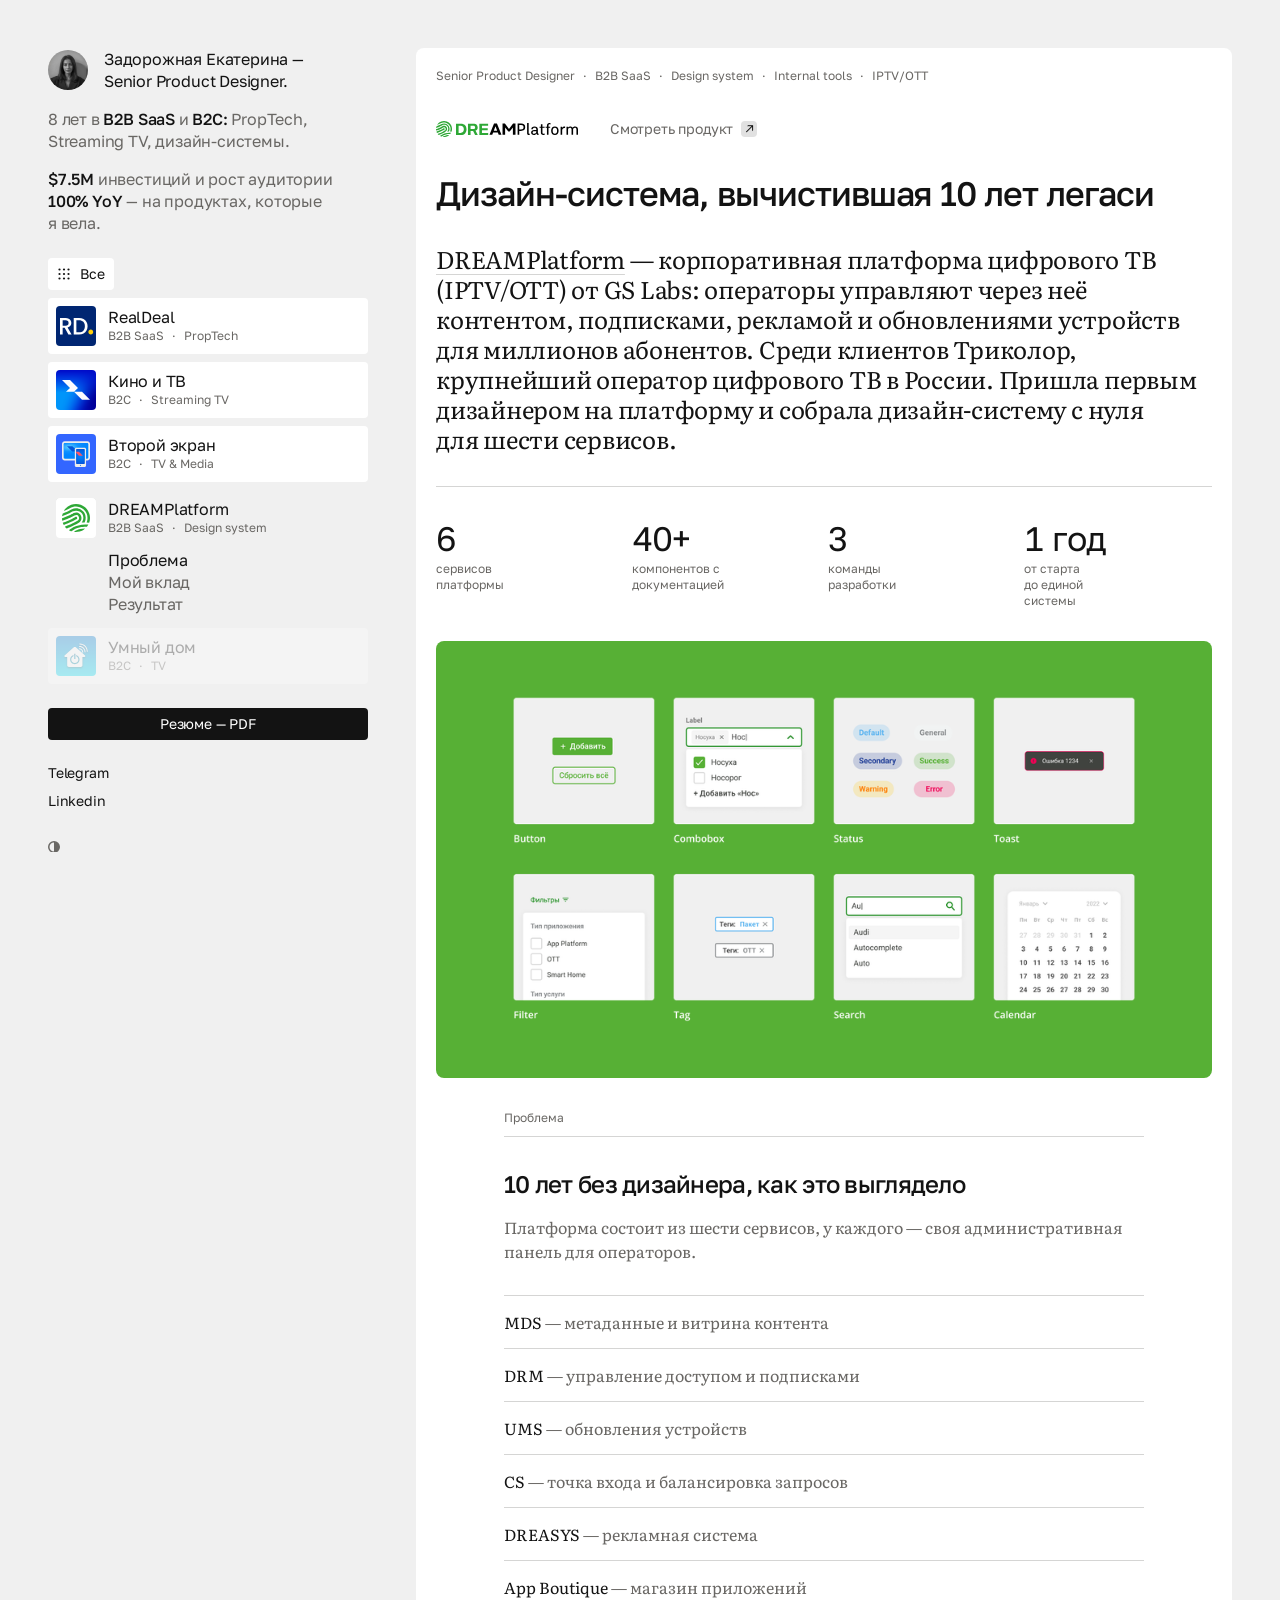
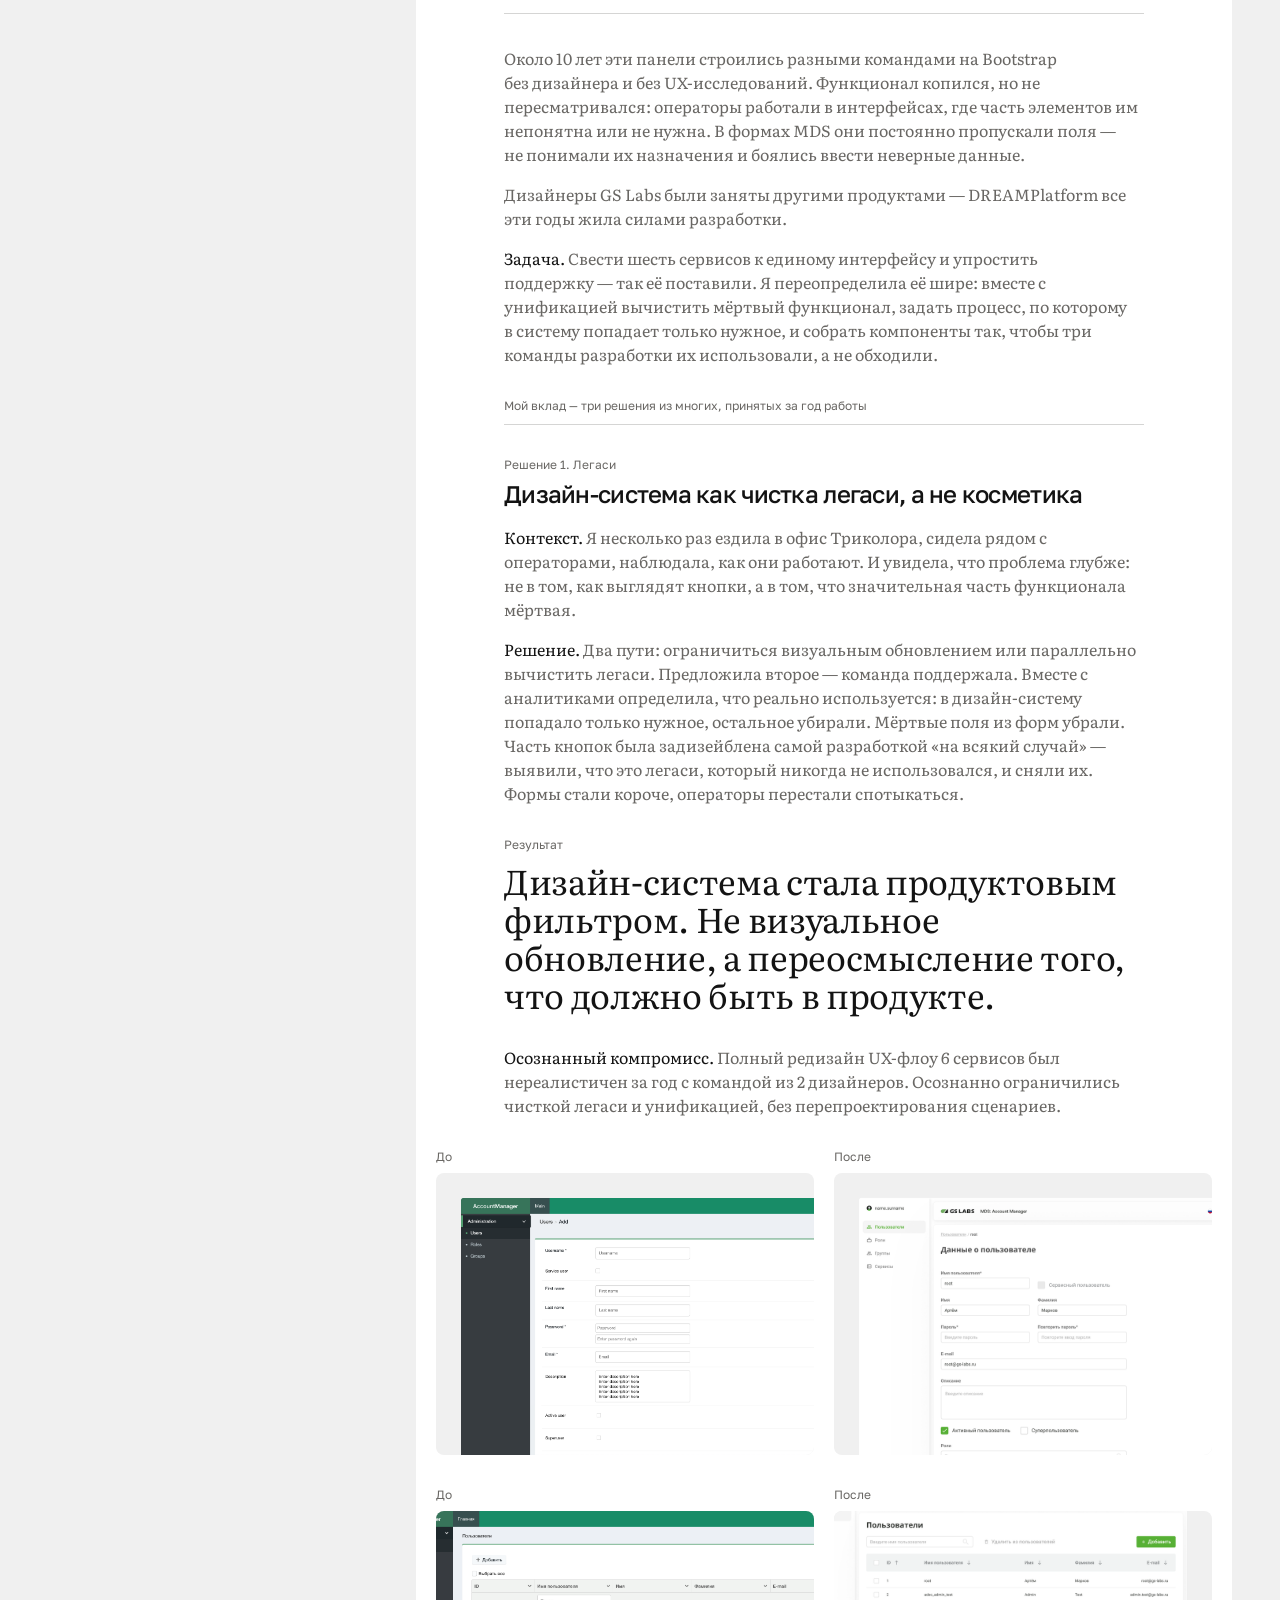
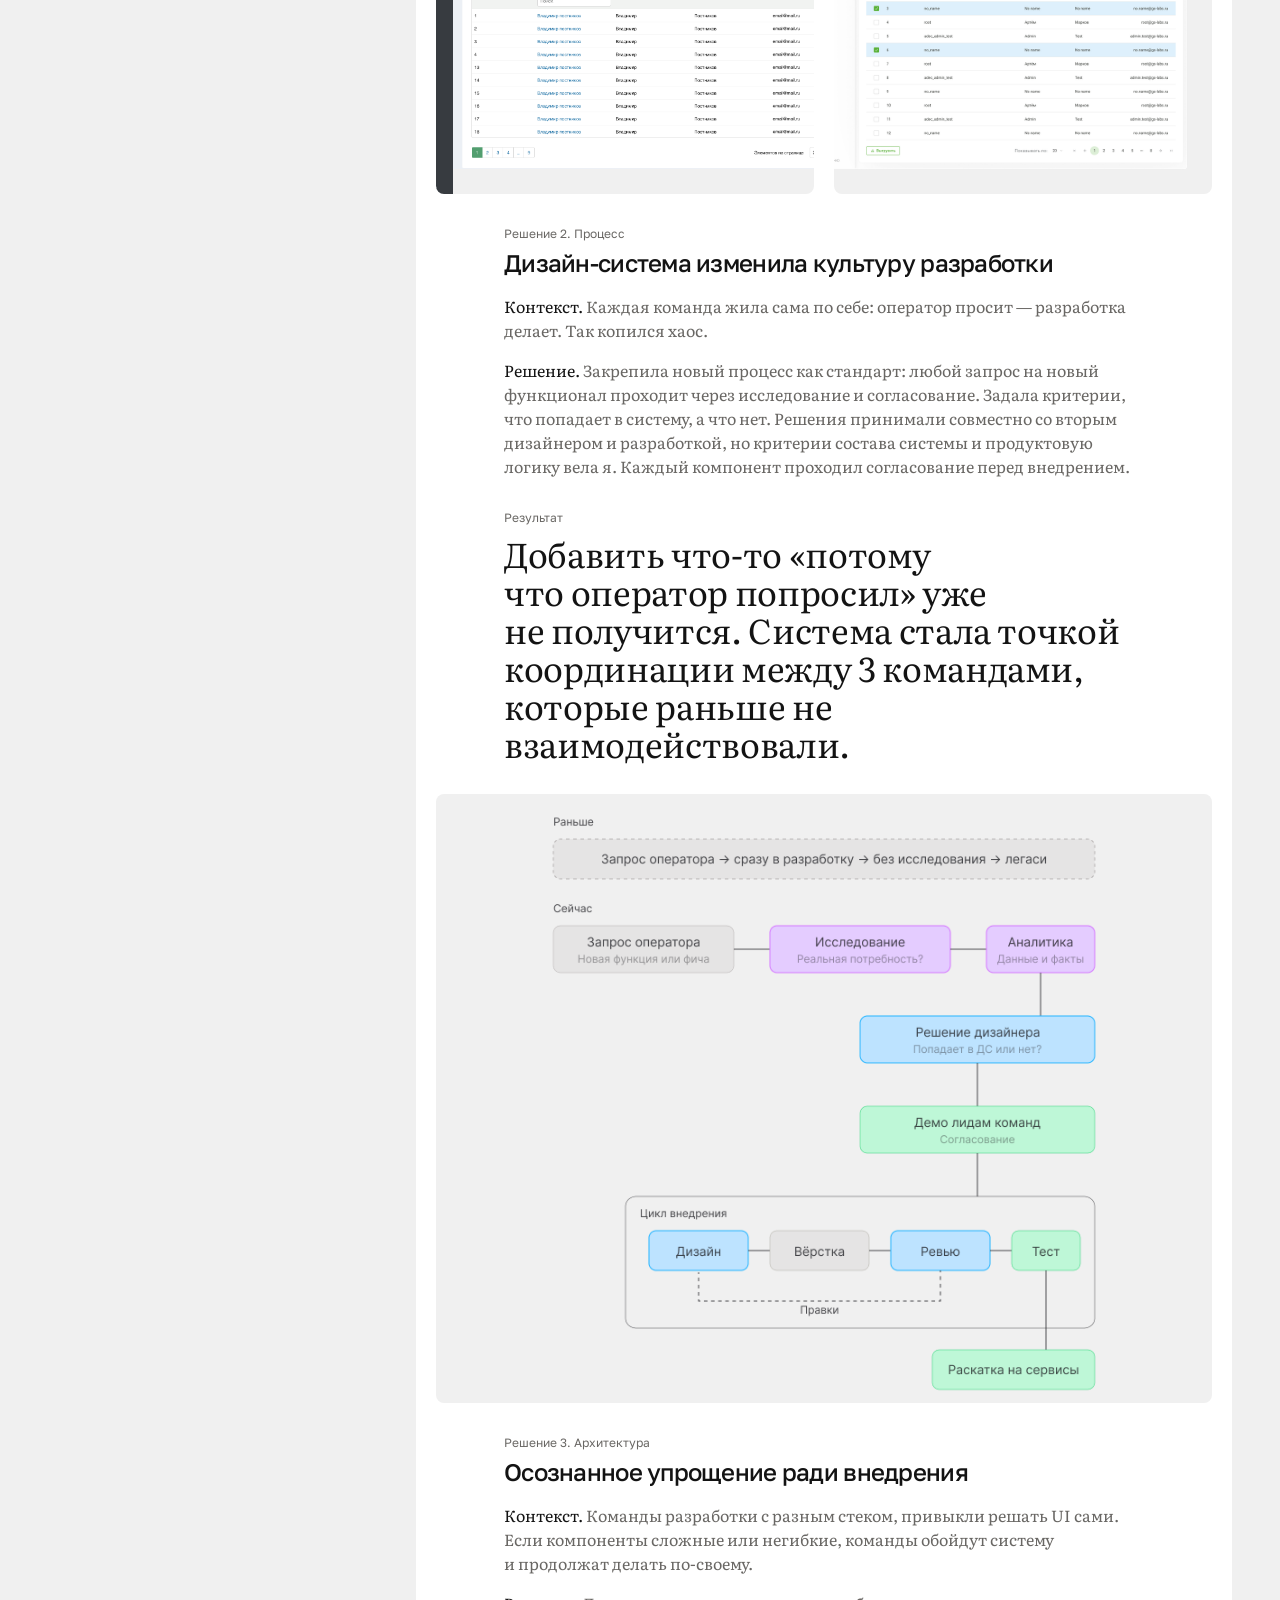
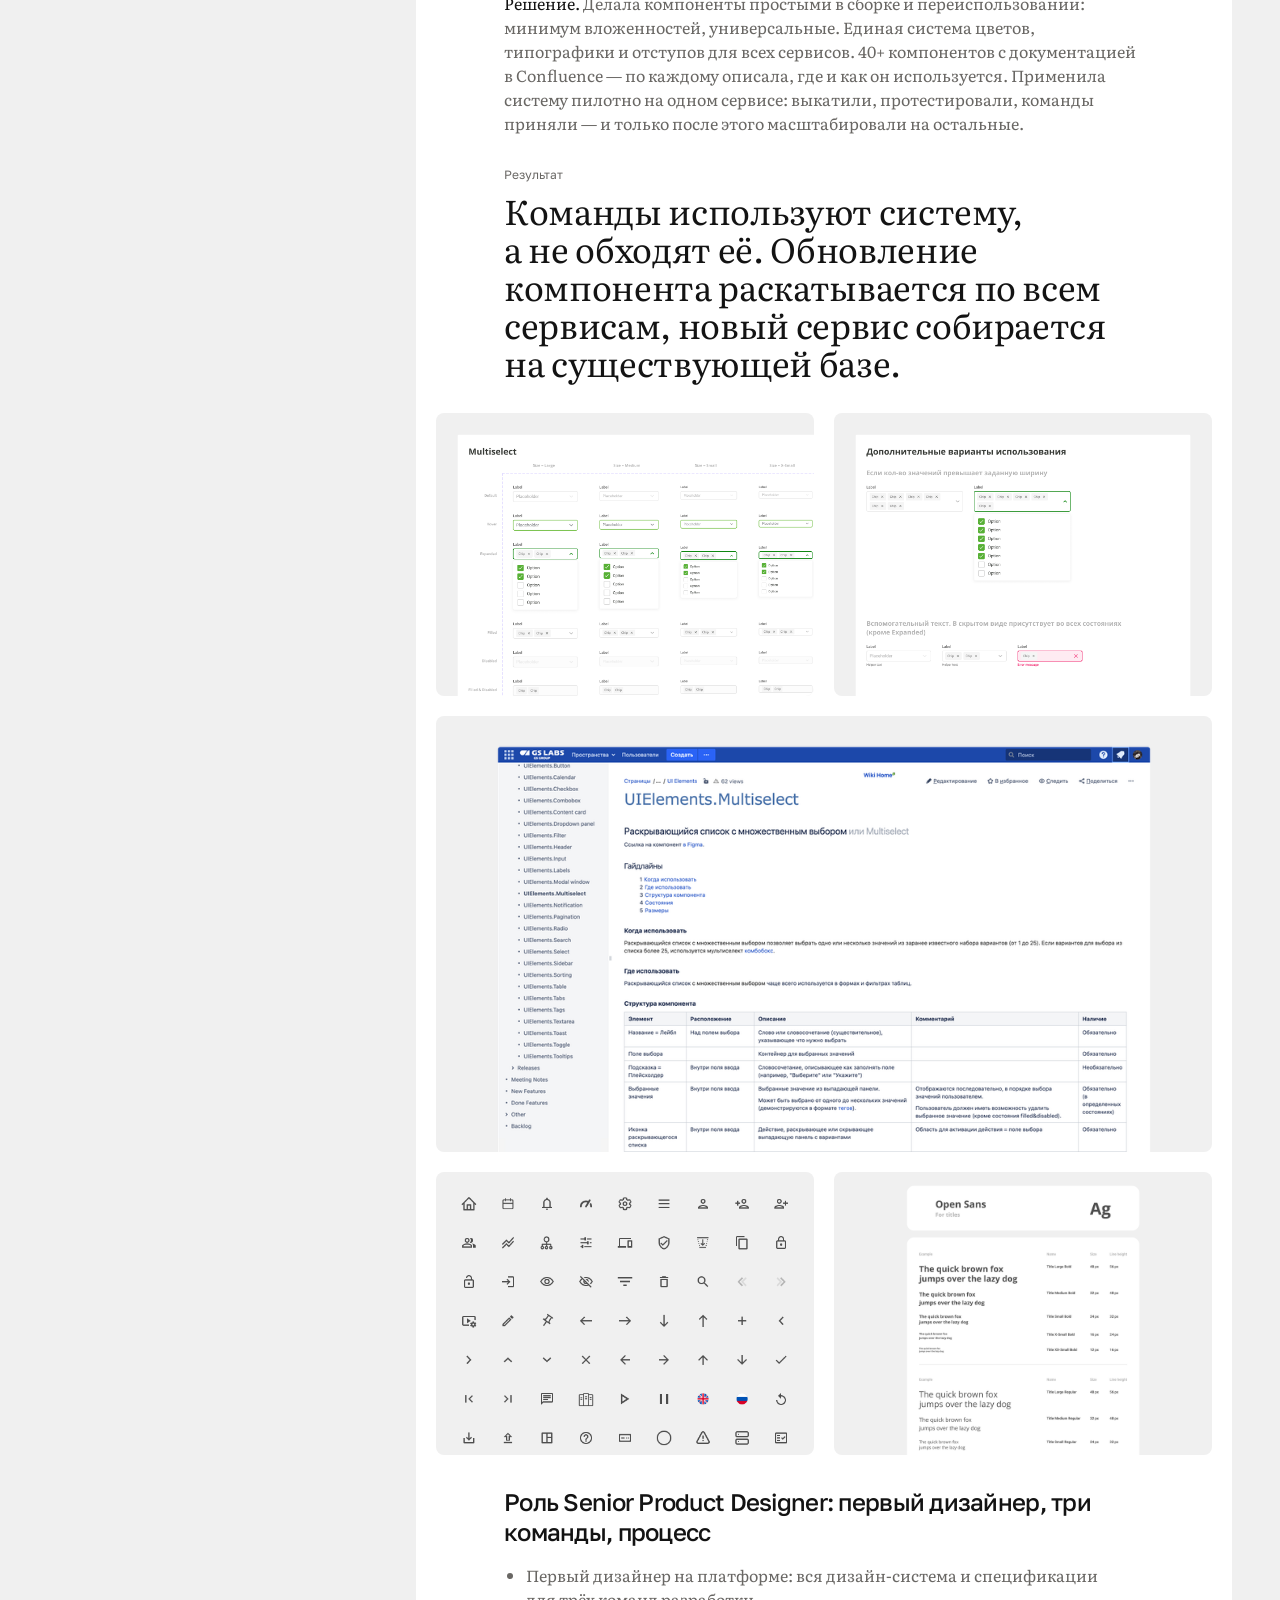
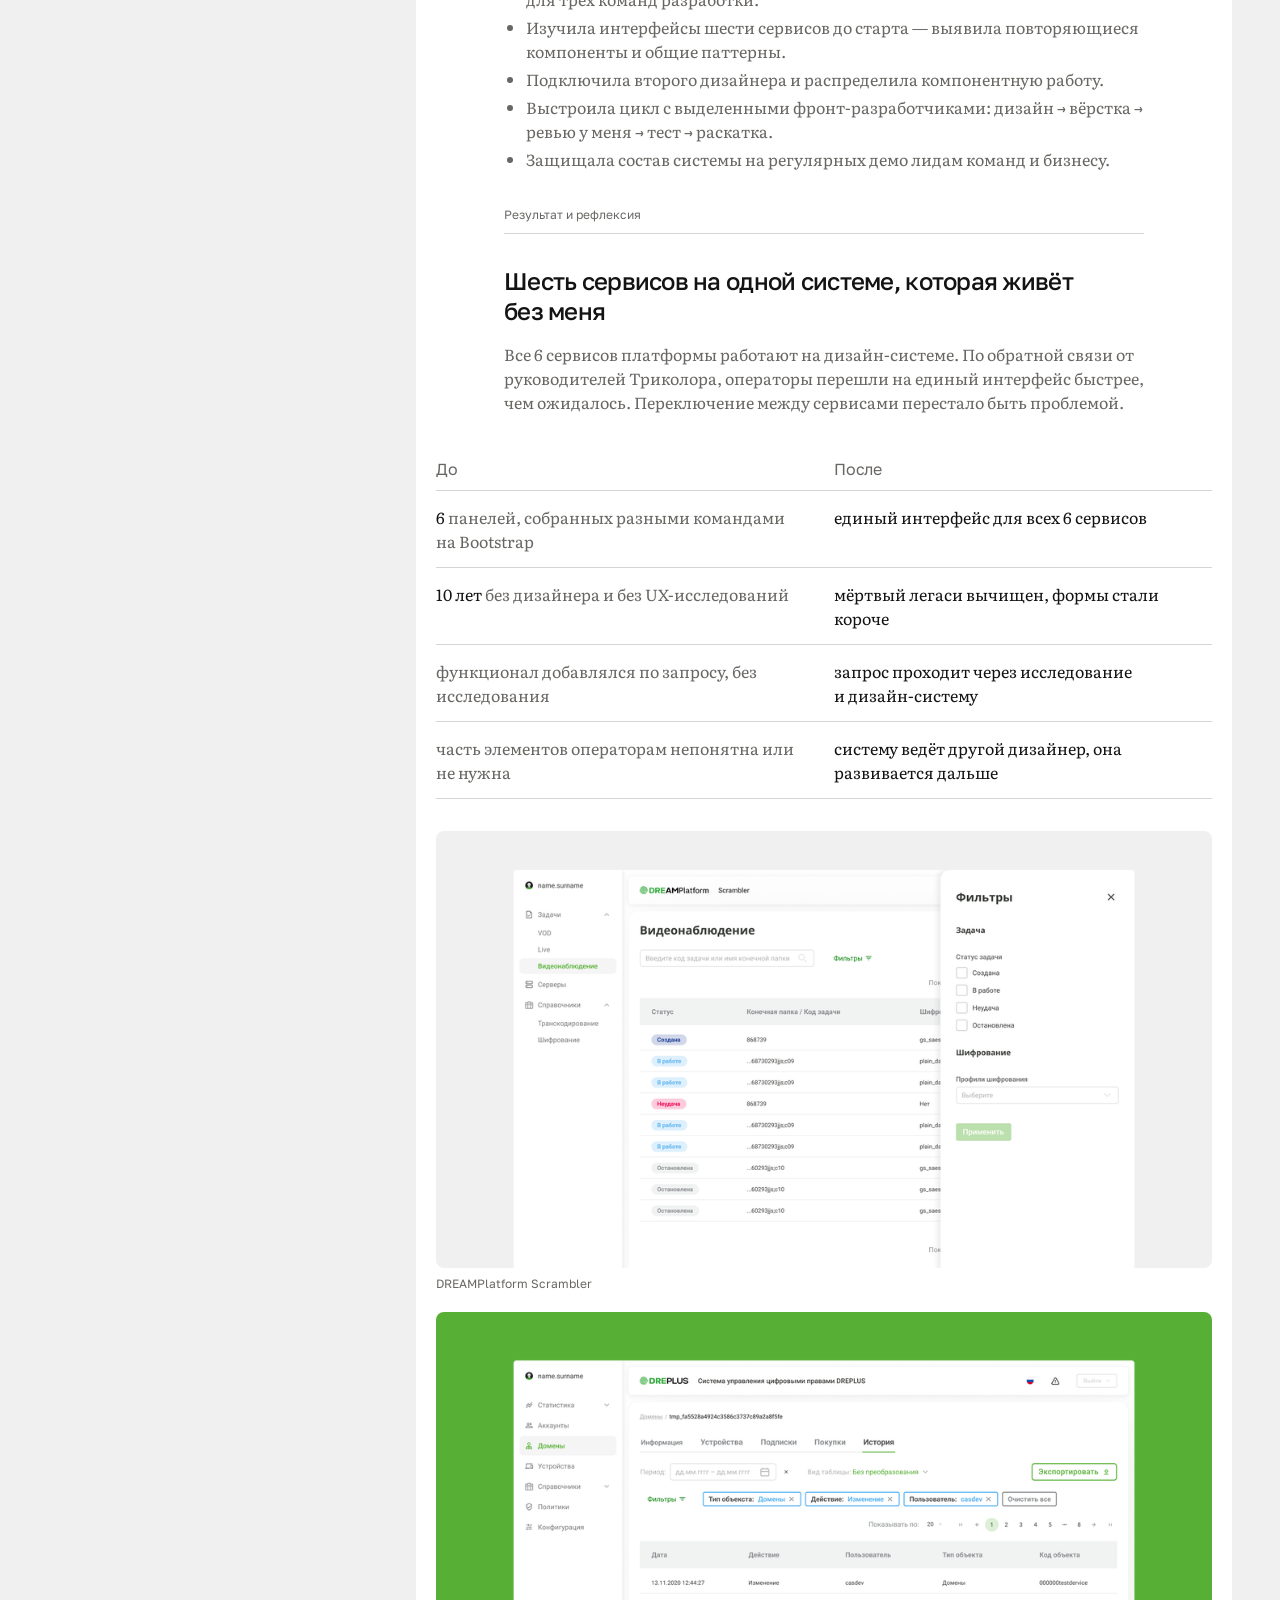
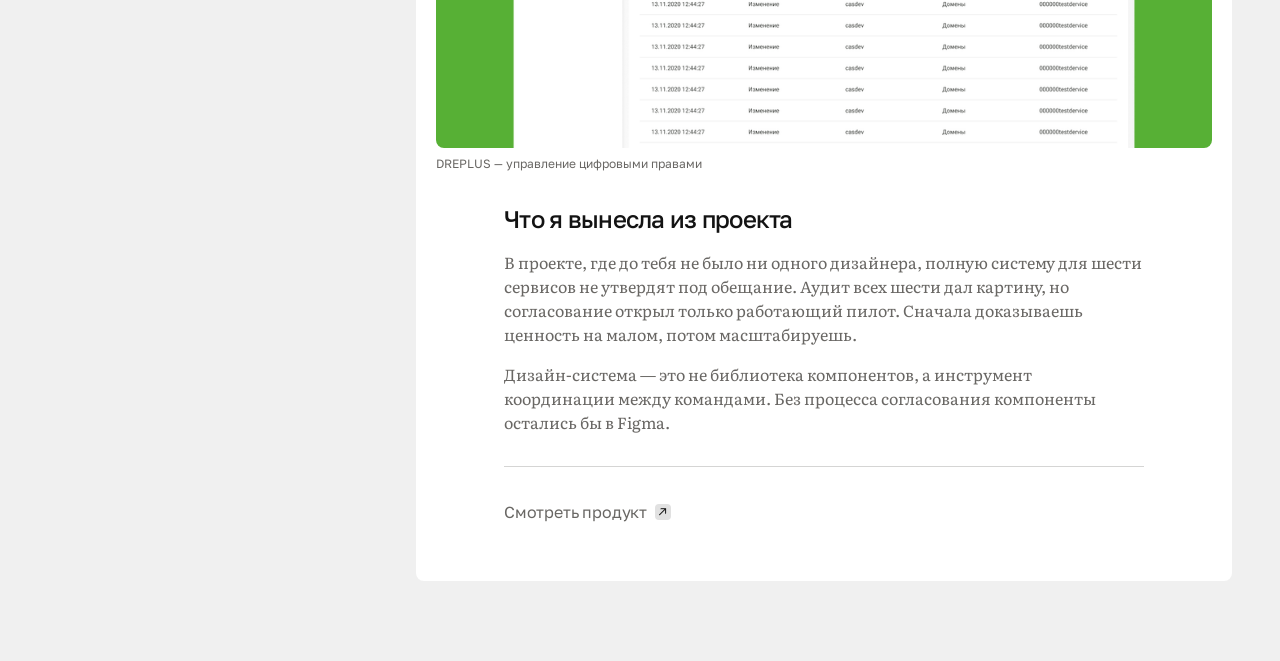
==== design-system.html @ 1f5d4461 "Резюме открывается в браузере, а не скачивается; новая обложка DREAMPlatform" ====
<!doctype html>
<html lang="ru">
<head>
<meta charset="utf-8">
<meta name="viewport" content="width=device-width, initial-scale=1">

<!-- <<HEAD>> -->
<title>Дизайн-система DREAMPlatform — Екатерина Задорожная</title>
<meta name="description" content="Кейс «Дизайн-система DREAMPlatform»: первая в платформе цифрового ТВ дизайн-система для шести сервисов. Senior Product Designer: чистка десятилетнего легаси, процесс согласования, 40+ компонентов с документацией.">
<link rel="canonical" href="https://codedesign.ru/design-system">

<meta property="og:type"         content="article">
<meta property="og:url"          content="https://codedesign.ru/design-system">
<meta property="og:title"        content="Дизайн-система, вычистившая 10 лет легаси">
<meta property="og:description"  content="Кейс DREAMPlatform. Senior Product Designer: единый интерфейс шести сервисов, процесс согласования, 40+ компонентов.">
<meta property="og:image"        content="https://codedesign.ru/og.png">
<meta property="og:image:width"  content="1200">
<meta property="og:image:height" content="630">
<meta property="og:locale"       content="ru_RU">
<meta name="twitter:card"        content="summary_large_image">

<link rel="icon" href="/favicon.ico?v=3" sizes="any">
<link rel="apple-touch-icon" href="/apple-touch-icon.png?v=3">

<link rel="preconnect" href="https://fonts.googleapis.com">
<link rel="preconnect" href="https://fonts.gstatic.com" crossorigin>
<link rel="stylesheet" href="https://fonts.googleapis.com/css2?family=Golos+Text:wght@400;500&family=Literata:opsz,wght@7..72,400&display=swap">

<script>
(function(){try{var t=localStorage.getItem('theme');
if(t==='dark'||t==='light')document.documentElement.setAttribute('data-theme',t);}catch(e){}})();
</script>
<!-- <</HEAD>> -->


<style>
/* ═══════════════════════════════════════════════════════════════
   КЕЙС «ДИЗАЙН-СИСТЕМА DREAMPLATFORM»

   Каркас, типографика и ритм листа — общие для внутренних страниц:
   BASE (колонка, токены) и CASE (лист кейса) вклеивает build.py.
   Здесь только то, чего нет у соседних кейсов: справка по шести
   сервисам, рамка «осознанного компромисса», схема в колонке прозы,
   две карточки итога. Текст — по «дизайн-система-контент.md»,
   кадры — img/ds/ (PNG из Figma + WebP без потерь + 960).
   ═══════════════════════════════════════════════════════════════ */

/* <<BASE>> */
/* ═══════════════════════════════════════════════════════════════
   ОБЩАЯ ОСНОВА ДВУХ СТРАНИЦ
   Вклеивается в index.html и realdeal.html скриптом build.py.
   Править её внутри самих страниц нельзя — перезапишется.

   Раскладка — с макетов 2026-10-12: колонка слева, белый лист справа
   (лента на главной, текст на странице кейса). Правки совета внесены
   поверх, каждая помечена в комментарии. Здесь только то, чем пользуются
   обе страницы; правила одной страницы лежат в её <style>.
   ═══════════════════════════════════════════════════════════════ */

:root{
  color-scheme: light;

  /* ИМЕНА: группа = свойство, которое токен задаёт;
     имя = значение (у примитивов) или роль (у семантики).
     Совпадают с переменными в Figma один в один — сверка макета
     с вёрсткой идёт по одному словарю. Подробно: спека-цвет.md. */

  /* ШКАЛА НЕЙТРАЛЬНЫХ, названа по воспринимаемой светлоте L*.
     Шкала расширяется вставкой без переименования соседей.
     neutral-6 и neutral-90 работают в обеих темах, меняясь ролями.
     Тёплая нота R ≥ G ≥ B на 8, 12, 22, 44, 63, 85;
     чистый серый на 6, 18, 78, 90, 95, 100. */

  /* примитивы светлой темы */
  --neutral-6:   #131313;   /* L*  5.9  текст, заливка кнопки          */
  --neutral-18:  #2C2C2C;   /* L* 18.0  кнопка в наведении             */
  --neutral-44:  #696764;   /* L* 43.7  вторичный и проза              */
  --neutral-85:  #D5D5D4;   /* L* 85.2  линейка                        */
  --neutral-90:  #E1E1E1;   /* L* 89.5  светлая: заглушка; тёмная: текст и светлая заливка */
  --neutral-95:  #F0F0F0;   /* L* 94.8  фон                            */
  --neutral-100: #FFFFFF;   /* L*100.0  лист, текст на кнопке          */

  /* примитивы тёмной темы (спека-цвет.md, 2026-10-21) */
  --neutral-8:   #1A1818;   /* L*  8.5  фон страницы                   */
  --neutral-12:  #20201E;   /* L* 12.2  подложка кадра                 */
  --neutral-22:  #343433;   /* L* 21.7  линейка                        */
  --neutral-63:  #999795;   /* L* 62.6  вторичный и проза              */
  --neutral-78:  #C0C0C0;   /* L* 77.7  заливка в наведении            */

  /* ЦВЕТА ПРОДУКТОВ — правка совета №4.
     Было: тёмно-синий, почти чёрно-синий, зелёный, голубой —
     три оттенка одного цвета из четырёх. При размытии
     различался только зелёный, то есть система работала
     на одном элементе из четырёх.

     Стало: четыре разных семейства, разведённые и по тону,
     и по светлоте — чтобы набор читался и в оттенках серого,
     и при дальтонизме, где цвет один не справляется.
     Светлота специально разная: 31 / 44 / 52 / 58.

     Одинаковы в обеих темах: это временные плашки под настоящие
     логотипы, которые от темы не зависят. В семантический слой
     не заводить — иначе их потянет развести по режимам. */
  --brand-realdeal:      #2F5AD9;   /* RealDeal      — синий,     L44 */
  --brand-kino-i-tv:     #B0308C;   /* Кино и ТВ     — маджента,  L52 */
  --brand-design-system: #14532D;   /* DREAMPlatform — зелёный,   L31 */
  --brand-second-screen: #DE5B1C;   /* Второй экран  — оранжевый, L58 */

  /* ПОЛЕ КАДРА С КАЛЬКУЛЯТОРОМ на главной — ТЗ вставки макетов, 2026-10-10:
     Accent/Info #1268EC на 15% поверх белого. Файл макета приходит
     с прозрачным полем, цвет даёт плашка. Один потребитель
     (.frame--field), от темы не зависит; в семантику не заводить. */
  --brand-realdeal-field: #DBE8FC;
  /* Сплошная подложка кадра с графиками на странице кейса — макет
     2026-10-10: Accent/Info #1268EC. Один потребитель (.shot__frame--accent). */
  --brand-realdeal-accent: #1268EC;
  /* Подложка кадров 16:9 на странице «Кино и ТВ» — тёмно-синий #0C2653,
     тон самого интерфейса ТВ-приложения (запрос автора 2026-10-12): поля
     вокруг кадров и шторок сливаются с экраном. Два потребителя
     (.shot__frame--navy, .cmpx), от темы не зависит; в семантику не заводить. */
  --brand-kino-i-tv-field: #0C2653;
  /* Подложка кадра «ленты» (kino_hero_lines) в карточке на главной — тот же
     синий, но темнее: #0C1B35 (запрос автора 2026-10-12). Один потребитель
     (.frame--navy-dark). */
  --brand-kino-i-tv-field-dark: #0C1B35;
  /* Подложка кадров DREAMPlatform — зелёный #57B035, акцентный цвет самой
     системы (запрос автора 2026-10-15). Сплошной: кадры главной
     (.frame--green) и DREPLUS на странице кейса (.shot__frame--green). От темы не зависит; в семантику
     не заводить. */
  --brand-design-system-field: #57B035;
  /* Подложки кадров «Второго экрана» (запрос автора 2026-10-20), сплошные,
     от темы не зависят; в семантику не заводить:
       -field      #668CFF — обложки (кейс и два кадра главной) и кадр тёмной темы;
       -field-soft #E9EEFB — светлые Android-экраны: MVP и «до» редизайна;
       -field-deep #3366FF — «после» редизайна и два кадра iOS-телегида. */
  --brand-second-screen-field: #668CFF;
  --brand-second-screen-field-soft: #E9EEFB;
  --brand-second-screen-field-deep: #3366FF;

  /* СЕМАНТИКА — десять ролей. Компонент обращается только к ним:
     примитив или литерал в правиле компонента не переключается темой.
     --text-primary и --bg-inverse сегодня совпадают по значению,
     но это два независимых решения: цвет текста и заливка кнопки.
     Наведение сдвигает заливку к середине шкалы: кнопка на 12
     пунктов L*, карточка на 2. */
  --text-primary:      var(--neutral-6);    /* заголовки, числа, активный якорь, выделение в прозе */
  --text-secondary:    var(--neutral-44);   /* проза, подписи, метастроки, шапки таблиц */
  --text-inverse:      var(--neutral-100);  /* текст на заливке --bg-inverse */
  --bg-page:           var(--neutral-95);   /* фон страницы */
  --bg-surface:        var(--neutral-100);  /* лист кейса, карточки кейсов в колонке */
  --bg-inverse:        var(--neutral-6);    /* заливка кнопки резюме */
  --bg-inverse-hover:  var(--neutral-18);   /* кнопка резюме при наведении */
  --bg-placeholder:    var(--neutral-90);   /* место под макет, аватар, чипы схемы пути */
  --border-default:    var(--neutral-85);   /* разделители, строки таблиц, рамка ленты */
  --shot-plate:        var(--neutral-95);   /* подложка кадра на странице кейса: в светлой совпадает с фоном, в тёмной нет */

  --sans: 'Golos Text', system-ui, -apple-system, 'Segoe UI', Roboto, sans-serif;
  --serif: 'Literata', Georgia, 'Times New Roman', serif;

  /* СКРУГЛЕНИЯ — четыре токена, все кратны четырём.
     Было восемь литералов (1, 3, 4, 6, 7, 8, 10, 50%): 3 против 4 —
     одно фокус-кольцо, 6 против 7 — соседние элементы с разницей
     в пиксель. Следы правок, а не решения.
     999px, а не 50%: на квадрате даёт круг, на узкой полосе —
     скруглённые торцы, и его можно хранить числом в Figma. */
  --radius-4:    4px;     /* марка 12×12, кольца :focus-visible */
  --radius-8:    8px;     /* кнопка, чип, skip-link, лист, кадры, врезка */
  --radius-full: 999px;   /* аватар, торцы рельса активного якоря */

  --width-cover: 760px;   /* полоса: обложка, метрики, макеты во всю ширину */
  /* Колонка прозы считается от знаков, а не от пикселей.
     Цель — 68–72 знака в строке. При Literata 16 это 570.
     (При Golos 16 то же правило давало 640 — поэтому при смене
     гарнитуры число пересчитывается, а не переносится.) */
  --width-prose: 640px;   /* было 570; макет кейса 2026-10-10 */
  --width-wide:  860px;   /* таблица и схема пути — по центру листа */
  --width-rail:  clamp(248px, 25vw, 360px);   /* левая колонка; резиновая (ТЗ адаптив 2026-10-10), 360 с 1440 */

  /* РИТМ СТРАНИЦЫ — четыре ступени, все кратны 16. Шкала закрыта.
     Внутренние поля компонентов ей не подчиняются и токенов
     не получают: токен с одним потребителем бесполезен. */
  --space-16: 16px;    /* 1×   между любыми соседними блоками */
  --space-24: 24px;    /* 1.5× после выноса и цитаты */
  --space-32: 32px;    /* 2×   до и после линейки между кейсами в ленте (2026-10-10) */
  --space-48: 48px;    /* 3×   внутри обложки и после лида */
  --space-64: 64px;    /* 4×   между разделами и между кейсами */

  /* ПОЛЯ СТРАНИЦЫ — плавные, а не ступенчатые.
     Модель снята с rafaelcespedes.com: там ширина контейнера —
     фиксированное число (800px), а всё, что вокруг, выведено
     из него через clamp(мин, доля, макс). Скачок поля с 30 на 16
     на пороге заметен глазом; clamp убирает сам скачок. */
  --page-gutter: clamp(16px, 3.75vw, 60px);   /* 60 с 1600 и шире (макет главной 2026-10-10) */
}

/* ═══ ТЁМНАЯ ТЕМА (включена 2026-10-21, спека-цвет.md) ═══
   Подобрана под светлую по отношениям, а не выведена зеркально: лист
   темнее фона (утоплен), текст на листе 14.21 вместо 18.58, проза
   6.38 вместо 5.64, шаг лист↔фон 1.05. Светлая — по умолчанию;
   системная настройка не учитывается (решение автора 2026-10-21), тёмная
   включается только кнопкой и запоминается. Скрипт
   переключателя — в parts/head.html (выбор до отрисовки) и в
   parts/rail_foot.html (кнопка). */
:root[data-theme="dark"]{
  --text-primary:      var(--neutral-90);
  --text-secondary:    var(--neutral-63);
  --text-inverse:      var(--neutral-6);
  --border-default:    var(--neutral-22);
  --bg-page:           var(--neutral-8);
  --bg-surface:        var(--neutral-6);
  --bg-placeholder:    var(--neutral-18);
  --bg-inverse:        var(--neutral-90);
  --bg-inverse-hover:  var(--neutral-78);
  --shot-plate:        var(--neutral-95);   /* решение автора 2026-10-21: как в светлой (#F0F0F0); в спеке neutral-12 */
  color-scheme: dark;
}
/* ВОРДМАРКИ В ТЁМНОЙ ТЕМЕ (2026-10-21): у RealDeal, Триколора и DREAMPlatform рядом
   со светлым файлом лежит белый *-dark.svg (RealDeal и DREAMPlatform — тёмные части
   белые, цветные остаются; Триколор — целиком белый). Переключает кнопка темы.
   Второй экран синий и остаётся как есть. */
.logo-dark{ display: none !important; }
:root[data-theme="dark"] .logo-light{ display: none !important; }
:root[data-theme="dark"] .logo-dark{ display: block !important; }
*{ box-sizing: border-box; }

body{
  margin: 0;
  background: var(--bg-page);
  color: var(--text-primary);
  font-family: var(--sans);
  font-size: 14px;
  line-height: 20px;   /* интерфейсная ступень; проза и заголовки задают свой */
  /* ТРЕКИНГА НА BODY НЕТ НАМЕРЕННО. -.012em здесь вычислялся от 14px
     в −0.168px и наследовался абсолютным числом: 18 элементов на 12px
     получали −1.4% там, где по правилу ноль. Трекинг задаётся
     на каждом элементе своим стилем, по наследству не приходит. */
  -webkit-font-smoothing: antialiased;
}

.app{
  /* Макет 2026-10-12 при 1600: поля 60, колонка 360, зазор 60, лист
     начинается с x=480. Зазор и верхнее поле плавные, как и поля
     страницы. */
  max-width: 1680px; margin: 0 auto;
  padding: max(24px, var(--page-gutter)) var(--page-gutter) 80px;
  display: grid; grid-template-columns: var(--width-rail) minmax(0,1fr);
  gap: 0 clamp(24px, 3.75vw, 60px);
  align-items: start;
}

.skip{
  position: absolute; left: -9999px; top: 0;
  background: var(--bg-inverse); color: var(--text-inverse);
  font-size: 14px; line-height: 16px; letter-spacing: -.012em;
  padding: 10px 16px; border-radius: var(--radius-8); z-index: 9; text-decoration: none;
}
.skip:focus{ left: 12px; top: 12px; }

/* ═══════════════════ ЛЕВАЯ КОЛОНКА ═══════════════════
   Порядок один на обеих страницах (макеты 2026-10-12):
     кто я  →  список кейсов (по центру)  →  резюме и контакты.
   Колонка липкая, занимает высоту экрана за вычетом полей; резюме
   и контакты прижаты к нижнему полю. Если контент выше экрана —
   прокрутка внутри колонки (см. сжатие по высоте в конце файла). */
.rail{
  position: sticky; top: max(24px, var(--page-gutter));
  height: calc(100vh - 2 * max(24px, var(--page-gutter)));
  height: calc(100dvh - 2 * max(24px, var(--page-gutter)));   /* 100vh на мобильных — не высота экрана */
  overflow-y: auto;
  display: flex; flex-direction: column; gap: 24px;
  padding: 0;   /* макеты 2026-10-12: аватар на верхнем поле страницы, контакты на нижнем */
  scrollbar-width: thin;
}

/* ── кто я ── */
/* Макеты 2026-10-12: на обеих страницах колонка одинакова — аватар слева,
   имя и роль справа 16/22 (вес 400), ниже серой строкой сфера и строка
   про инвестиции. Прежний вариант главной (аватар над именем 24/30) заменён. */
.me{
  display: grid; grid-template-columns: 40px minmax(0,1fr); gap: 0 16px;
  align-items: center; max-width: 320px;   /* ширина текста колонки по макету */
}
.me__ava{
  width: 40px; height: 40px; border-radius: var(--radius-full);
  background: var(--bg-placeholder); overflow: hidden;
  display: block;
}
.me__ava img{ width: 40px; height: 40px; display: block; object-fit: cover; }
.me__who{
  font-size: 16px; line-height: 22px; font-weight: 400; letter-spacing: -.012em;
  color: var(--text-primary); margin: 0;
}
.me__who a{ color: inherit; text-decoration: none; display: inline-block; transition: color .18s ease-out; }
/* наведение — цвет, без подчёркивания (2026-10-10) */
.me__who a:hover{ color: var(--text-secondary); }
/* Сфера и строка про инвестиции — 16/22, серым; акценты «B2B SaaS», «B2C:»,
   «$7.5M», «100% YoY» — вес 500 и чернила (правка 2026-10-10). */
.me__span, .me__sum{
  grid-column: 1 / -1; margin: 16px 0 0;
  font-size: 16px; line-height: 22px; font-weight: 400; letter-spacing: -.012em;
  color: var(--text-secondary);
}
.me__span b, .me__sum b{ font-weight: 500; color: var(--text-primary); }

/* ── действие (резюме) ──
   Правка совета №3 отменена, и вот почему.
   Совет исходил из холодного трафика: человек пришёл из поиска,
   у него нет твоих контактов, поэтому чёрное пятно обязано вести
   в переписку. Но портфолио уходит вместе с откликом — адресат
   уже может ответить одним нажатием в своей почте. Ему нужно
   не «написать», а быстро забрать резюме. Кнопка «Написать»
   при этом дублировала Telegram и LinkedIn внизу колонки.
   Поэтому чёрное пятно снова на резюме, а контакты внизу
   остаются единственным местом, где живут адреса. */
.act{ display: flex; flex-wrap: wrap; gap: 8px; max-width: 320px; }   /* ширина колонки текста, как у .me и списка кейсов */
/* кнопка стоит внизу колонки над контактами (макет 2026-10-12) */
.act a{
  display: inline-flex; align-items: center; gap: 6px;   /* зазор знака и слова — 6 везде */
  font-size: 14px; font-weight: 400; letter-spacing: -.012em; line-height: 16px;
  /* макет: высота 32 (8+16+8), радиус 4, поля по бокам 12, без значка */
  text-decoration: none; border-radius: var(--radius-4); padding: 8px 12px; min-height: 32px;
  transition: background .18s ease-out;
}
.act__cv{ background: var(--bg-inverse); color: var(--text-inverse); flex: 1 1 100%; justify-content: center; }   /* на всю ширину колонки, как интро */
.act__cv:hover{ background: var(--bg-inverse-hover); }
.act a:focus-visible{ outline: 2px solid var(--text-primary); outline-offset: 3px; }

/* ── низ: контакты ──
   Строки «Открыта к предложениям» нет: портфолио уходит вместе
   с откликом, и адресату это уже известно. Статус нужен сайту,
   который ищут сами; этот — приносят. */
/* Низ колонки (макеты 2026-10-12): кнопка резюме и контакты одной группой,
   прижатой к нижнему полю; список кейсов между «кто я» и этой группой
   стоит по центру (.rail .tree). */
.rail__foot{ display: grid; gap: 20px; }
/* ПЕРЕКЛЮЧАТЕЛЬ ТЕМЫ — внизу колонки под контактами (спека-цвет.md §6).
   Круг, залитый наполовину; в тёмной теме повёрнут на 180°. */
.prefs__theme{
  display: inline-flex; gap: 6px; align-items: center; width: fit-content; min-height: 26px; min-width: 26px;   /* без подписи цель касания не меньше 26×26 */
  padding: 0; border: 0; background: none; cursor: pointer; font: inherit;
  font-size: 14px; line-height: 16px; letter-spacing: -.012em;
  color: var(--text-secondary); transition: color .18s ease-out;
}
.prefs__theme:hover{ color: var(--text-primary); }
.prefs__theme:focus-visible{ outline: 2px solid var(--text-primary); outline-offset: 3px; border-radius: var(--radius-4); }
.prefs__theme svg{ width: 12px; height: 12px; flex: none; transition: transform .18s ease-out; }
:root[data-theme="dark"] .prefs__theme svg{ transform: rotate(180deg); }
.hire{ display: grid; gap: 8px; }
.hire__links{ display: grid; gap: 2px; }
.hire__links a{
  font-size: 14px; line-height: 16px; letter-spacing: -.012em;   /* 14/16 (стиль «Link») по просьбе автора 2026-10-20; 2026-10-11 было 16/22 */
  color: var(--text-primary); text-decoration: none;
  display: inline-flex; gap: 6px; align-items: center; width: fit-content;
  min-height: 26px;
}
.hire__links a{ transition: color .18s ease-out; }
/* наведение — цвет, без подчёркивания (2026-10-11): чернила → приглушённый тон */
.hire__links a:hover{ color: var(--text-secondary); }
.hire__links a:focus-visible{ outline: 2px solid var(--text-primary); outline-offset: 3px; border-radius: var(--radius-4); }

/* неразрывное сочетание в заголовках: «онлайн-сделок» не рвётся по дефису */
.nw{ white-space: nowrap; }
/* ЗНАК КЕЙСА В КОЛОНКЕ — квадрат из SVG (в колонке различить четыре кейса
   нужно до чтения, поэтому он крупный); цвет плашки остаётся запасным,
   пока файл не загрузился. Вордмарк на главной — `.mark` в index.html. */
.logo{
  width: 40px; height: 40px; border-radius: var(--radius-4); flex: none;   /* радиус 4 — макет 2026-10-10, было 12 */
  background: var(--brand, var(--bg-inverse)) var(--sign, none) center / cover no-repeat;
}

[data-brand="design-system"]{ --brand: var(--brand-design-system); --sign: url("/img/logo/DRM.svg"); }
[data-brand="realdeal"]{ --brand: var(--brand-realdeal); --sign: url("/img/logo/RD.svg"); }
[data-brand="kino-i-tv"]{ --brand: var(--brand-kino-i-tv); --sign: url("/img/logo/Cinema.svg"); }
[data-brand="second-screen"]{ --brand: var(--brand-second-screen); --sign: url("/img/logo/SS.svg"); }
[data-brand="smart-home"]{ --brand: var(--bg-placeholder); --sign: url("/img/logo/SH.svg"); }

/* ═══ СПИСОК КЕЙСОВ В КОЛОНКЕ (обе страницы) ═══
   ОДНО СОСТОЯНИЕ — ОДНА ПОДЛОЖКА (решение автора 2026-10-12).
   Карточки кейса и плашка «Все» в покое белые (--bg-surface). При наведении
   и у текущего пункта подложка — тон страницы (--bg-page, #F0F0F0): карточка
   «уходит» в фон. Цвет текста не меняется. Так «где я сейчас» и «куда
   нажму» читаются одним сигналом — подложкой, а не цветом строки. */
.tree{ display: grid; gap: 8px; }
/* «Все» — первый пункт списка (макеты 2026-10-12). Белая плашка; при наведении
   и на главной, где это текущая страница, — тон страницы. Как карточки кейсов. */
.all{
  display: inline-flex; align-items: center; gap: 10px; width: fit-content;
  min-height: 32px; padding: 0 9px 0 10px; border-radius: var(--radius-4);
  font-size: 14px; line-height: 16px; letter-spacing: -.012em;
  color: var(--text-primary); text-decoration: none;
  background: var(--bg-surface);
  transition: background .18s ease-out;
}
a.all:hover, .all[aria-current="page"]{ background: var(--bg-page); }
a.all:focus-visible{ outline: 2px solid var(--text-primary); outline-offset: 3px; }
.all svg{ width: 12px; height: 12px; flex: none; }

/* свёрнутые — карточки */
.row--flat{
  display: block; text-decoration: none;
  background: var(--bg-surface); border-radius: var(--radius-4); padding: 8px;   /* макет 2026-10-10: радиус 4, карточка 56 */
  transition: background .18s ease-out;
}
/* Четвёртый кейс «Умный дом» — в работе: та же карточка без ссылки,
   весь блок на 30% (макет 2026-10-10). Нажимать не на что. */
.row--soon{ opacity: .3; cursor: default; }
/* разделитель в строках «роль · сфера» — шире пробела, как на макете */
.sep{ margin: 0 5px; }

/* шапка строки: знак 40 слева, имя и сфера столбиком справа */
.row__id{
  display: grid; grid-template-columns: 40px minmax(0,1fr);
  align-items: center; gap: 12px;
}
.row__name{
  font-size: 16px; font-weight: 400; line-height: 18px;
  letter-spacing: -.012em; color: var(--text-primary);
}
.row--flat{ color: var(--text-primary); }
/* наведение на карточку — подложка в тон страницы (2026-10-12), текст не
   меняется. «В работе» не нажимается — подложка остаётся белой. */
.row--flat:hover{ background: var(--bg-page); }
.row--soon:hover{ background: var(--bg-surface); }
.row--flat:focus-visible{ outline: 2px solid var(--text-primary); outline-offset: 3px; }
.row em{
  display: block; font-style: normal; font-size: 12px; line-height: 16px;
  letter-spacing: 0; color: var(--text-secondary);
}

/* ═══ МЕТРИКИ — один компонент на обе страницы ═══ */
.metrics{
  display: flex; flex-wrap: wrap; gap: 16px 56px;
  margin: 0; padding: 0; list-style: none;
}
.metrics div{ display: grid; gap: 4px; min-width: 0; }
.metrics dt{
  font-size: 24px; font-weight: 400; line-height: 30px;
  letter-spacing: -.03em; color: var(--text-primary);
  font-variant-numeric: tabular-nums; white-space: nowrap;
}
.metrics dd{
  margin: 0; font-size: 12px; line-height: 16px; color: var(--text-secondary); letter-spacing: 0;
}

/* СПИСОК КЕЙСОВ — по центру между «кто я» и низом колонки, карточки до 320
   (на обеих страницах, макеты 2026-10-12). */
.rail .tree{ margin-block: auto; max-width: 320px; }

/* ПОРОГ СХЛОПЫВАНИЯ — 800 (ТЗ адаптив 2026-10-10; прежний 1140 заменён).
   Колонка резиновая, clamp(248, 25vw, 360), и отдаёт пиксели вместе
   с листом, поэтому сворачивать её раньше 800 незачем: ниже 800
   колонка оставляла бы листу меньше, чем он получает без неё.
   Четыре режима: 1141+ — колонка полная; 801–960 — сжатая;
   800 и ниже — горизонтальная над контентом, в ней только
   аватар, имя с ролью и кнопка резюме. */
@media (min-width: 801px) and (max-width: 960px){
  :root{ --width-rail: clamp(200px, 22vw, 248px); }
  .app{ gap: 0 24px; }
  .rail .row__id em{ display: none; }   /* подзаголовки кейсов не влезают */
  .me__sum{ display: none; }            /* строка про $7.5M не влезает */
}
@media (max-width: 800px){
  .app{ grid-template-columns: 1fr; gap: 28px; }
  /* горизонтальная колонка не растягивается на всю ширину:
     строка в 1020px нечитаема, а контента в ней на 426 */
  /* relative, а не static: метка шапки в конце колонки позиционируется от неё */
  .rail{ position: relative; top: auto; height: auto; max-height: none; overflow: visible;
         gap: 20px; max-width: 760px; }
  .rail__foot{ margin-top: 12px; }   /* зазор колонки здесь 20, до кнопки 32 */
  /* уходят: список кейсов с якорями, контакты, строки интро. Другие кейсы
     и контакты есть внизу страницы (.more, .end, .foot--hire). */
  .rail .tree, .rail .hire, .me__span, .me__sum{ display: none; }
}
/* ЛИПКАЯ ШАПКА — 768 и ниже. Появляется, когда колонка ушла за верхний
   край; без гамбургера, кнопки «наверх» и зума (решения автора). */
.topbar{ display: none; }
@media (max-width: 768px){
  .topbar{
    position: fixed; inset: 0 0 auto; z-index: 60;
    display: flex; align-items: center; justify-content: space-between;
    gap: 16px; height: 48px; padding: 0 16px;
    background: color-mix(in srgb, var(--bg-surface) 86%, transparent);
    backdrop-filter: saturate(1.5) blur(12px);
    -webkit-backdrop-filter: saturate(1.5) blur(12px);
    border-bottom: 1px solid var(--border-default);
    opacity: 0; transform: translateY(-100%); pointer-events: none; visibility: hidden;
    transition: opacity .18s ease, transform .18s ease, visibility .18s;
  }
  .topbar.is-on{ opacity: 1; transform: none; pointer-events: auto; visibility: visible; }
  .topbar a{
    font-size: 14px; line-height: 16px; letter-spacing: -.012em;
    color: var(--text-primary); text-decoration: none; min-height: 26px;
    display: inline-flex; align-items: center;
  }
  .topbar a:focus-visible{ outline: 2px solid var(--text-primary); outline-offset: 3px; border-radius: var(--radius-4); }
}
@media (prefers-reduced-motion: reduce){ .topbar{ transition: none; } }
/* ТЕЛЕФОН — 480.
   Лист идёт во всю ширину экрана: поля страницы съедали 32px
   из 390, то есть десятую часть строки. Замер: с полями проза
   держит 38 знаков, без них — 44. Норма строки на телефоне
   35–45 знаков, и 38 — её нижний край.
   Приём снят с oimachi: на 390 у них боковое поле 7.2px. */
@media (max-width: 480px){
  .app{ padding-inline: 0; }
  /* поля страницы сняты ради ширины строки в листе — значит
     колонка обязана держать своё поле сама, иначе её карточки
     и контакты упираются в край экрана */
  .rail{ padding-inline: 16px; }
  /* метрики сеткой 2×2: три во flex-wrap ложились «две и одна» (ТЗ адаптив) */
  .metrics{ display: grid; grid-template-columns: repeat(2, minmax(0,1fr)); gap: 14px 20px; }
  /* Кегль метрики здесь не трогается: в ленте он изначально 24,
     а в кейсе спустился до 24 ещё на пороге 768. Правило, которое
     стояло на этом месте, ничего не меняло — осталось от прежней
     шкалы, где метрика была 28. */
}
/* КОЛОНКА ПО ВЫСОТЕ ЭКРАНА (2026-10-12). Макет рассчитан на экран ≈1084:
   «кто я» с интро, список кейсов (на странице кейса с якорями) и резюме
   с контактами занимают 680–760. Ниже колонка не помещается, и резюме
   с контактами уезжают за край — это главное действие, его не прячем.
   Поэтому сначала уходит строка про инвестиции, потом сфера; замер:
   главная помещается с 805, кейс — с 880 (со строкой сферы). */
@media (min-width: 801px) and (max-height: 880px){
  .me__sum{ display: none; }
}
@media (min-width: 801px) and (max-height: 800px){
  .me__span{ display: none; }
}
/* порог по высоте — только с 801: ниже колонка уже не липкая */
@media (min-width: 801px) and (max-height: 720px){
  .rail{ gap: 18px; }   /* колонка плотнее: прокрутка внутри нужна реже */
  .rail__foot{ gap: 16px; }
  .row--flat{ padding-block: 4px; }   /* карточка 48 вместо 56 */
}
@media (prefers-reduced-motion: reduce){ *{ transition: none !important; } }
/* <</BASE>> */

/* <<CASE>> */
/* ═══════════════════════════════════════════════════════════════
   ТОЛЬКО СТРАНИЦА КЕЙСА — якоря в колонке и зачёркнутые метрики
   Общее лежит в BASE.
   ═══════════════════════════════════════════════════════════════ */

/* ТЕКУЩИЙ КЕЙС В СПИСКЕ — карточка в тоне страницы (--bg-page), как при
   наведении на соседние, и с якорями разделов под именем (решение автора
   2026-10-12). Сверху 8: от плашки «Все» до знака 16; снизу 5 — до следующей
   карточки ≈ 20 от текста последнего якоря (макет 2026-10-12). */
.row--open{ padding: 8px 8px 5px; background: var(--bg-page); border-radius: var(--radius-4); }

/* ЯКОРИ ТЕКУЩЕГО КЕЙСА.
   ПРАВКА СОВЕТА №1: порядок 01 → 02 → 03 — как на странице. На макете
   2026-10-12 «Мой вклад» стоит первым; оставлен порядок страницы
   (решение автора). */
.toc{
  margin-top: 11px; padding-left: 52px;   /* 40 знак + 12 отбивка = по имени */
  display: grid; gap: 0;
}
.toc a{
  position: relative; min-height: 22px;   /* шаг 22 по макету 2026-10-12 */
  display: flex; align-items: center;
  font-size: 16px; line-height: 22px; letter-spacing: -.012em;
  color: var(--text-secondary); text-decoration: none;
  transition: color .18s ease-out;
}
/* область нажатия 26, а шаг строк 22: невидимое поле по 2 сверху и снизу */
.toc a::after{ content: ''; position: absolute; inset: -2px -8px; }
/* наведение — цвет, без подчёркивания (2026-10-11): серый якорь темнеет */
.toc a:hover{ color: var(--text-primary); }
/* активный якорь метится тоном, не весом: весов на сайте два, и 500 занят
   двумя заголовками. Рельса слева нет (макеты 2026-10-12): активный —
   чернила, остальные серые. */
.toc a[aria-current="true"]{ color: var(--text-primary); }
.toc a[aria-current="true"]:hover{ color: var(--text-secondary); }   /* активный — наоборот, как все чернильные ссылки */
.toc a:focus-visible{ outline: 2px solid var(--text-primary); outline-offset: 3px; border-radius: var(--radius-4); }

/* ПРАВКА СОВЕТА №1. На главной зачёркивание пропало, и метрика
   читалась как «60 18» — два числа без отношения между ними. */
.metrics s{ color: var(--text-secondary); text-decoration-thickness: 2px; margin-right: 10px; font-weight: 400; }
/* зачёркнутое число в текстовом слое читалось слитно:
   стрелка есть для скринридера и для копирования, но не видна */
.sr{
  position: absolute; width: 1px; height: 1px; padding: 0; margin: -1px;
  overflow: hidden; clip-path: inset(50%); white-space: nowrap; border: 0;
}

/* ═══ ПОВЕРХНОСТЬ КЕЙСА ═══ */
.paper{
  background: var(--bg-surface); border-radius: var(--radius-8);
  /* поля листа выведены из ширины экрана так же, как поля страницы */
  /* макет кейса 2026-10-10: поля листа 20 (было до 40), кадры во всю ширину */
  padding: 20px 20px 56px;
}

/* метастрока — самая верхняя строка листа */
.meta{
  margin: 0 0 var(--space-32); font-size: 12px; line-height: 16px;
  letter-spacing: 0; color: var(--text-secondary);
}

/* логотип продукта и выход к нему.
   ПРАВКА СОВЕТА №6: до этого в шапке стоял только текст «RealDeal»,
   и переход по цветному квадрату приводил на страницу без цвета. */
.top{
  display: flex; flex-wrap: wrap; align-items: center; gap: 8px 32px;
  margin: 0 0 var(--space-32);
}
/* вордмарк продукта вместо набранного имени (макет 2026-10-10) */
.top__logo{ display: block; height: 16px; width: auto; }
.top__link{
  font-size: 14px; line-height: 16px; letter-spacing: -.012em; color: var(--text-secondary); text-decoration: none;
  display: inline-flex; align-items: center; gap: 8px; min-height: 26px;
}
/* стрелка — в сером квадрате 16×16, как на макете */
.top__link i{
  font-style: normal; font-size: 12px; line-height: 16px; letter-spacing: 0;
  width: 16px; height: 16px; display: inline-grid; place-items: center;
  background: var(--bg-placeholder); border-radius: var(--radius-4); color: var(--text-primary);
}
.top__link{ transition: color .18s ease-out; }
/* наведение — цвет, без подчёркивания (2026-10-10) */
.top__link:hover{ color: var(--text-primary); }

h1.title{
  font-size: 34px; font-weight: 500; letter-spacing: -.03em; line-height: 38px;
  color: var(--text-primary); margin: 0 0 var(--space-32); max-width: 620px; text-wrap: balance;
}

/* ЛИД — АНТИКВА. Засечки в шапке ставятся сюда, а не в заголовок:
   заголовок обязан совпадать с заголовком того же кейса на главной,
   иначе один объект получает два лица. Лид в паре с ним свободен
   и по референсу именно он несёт первую засечку страницы.
   24 кегль, а не 30: он стоит под заголовком и не должен его перекричать. */
/* ═══ ВЫДЕЛЕНИЕ В ПРОЗЕ ═══
   ЧЕРНИЛА, а не цвет продукта. В своде записано: два тона текста и
   ни одного третьего — чернила для того, что должно выскочить,
   приглушённый для прозы. Синий был бы третьим тоном и сломал бы
   правило, которое держит всю страницу.

   У цвета продукта уже есть работа: он метит сам продукт — знак
   в колонке и подсветку активного якоря. Если тем же цветом метить
   ещё и результаты, один цвет получает два значения.

   Выделяется только РЕЗУЛЬТАТ — то, что изменилось благодаря решению.
   Не объём работы (11 интервью, 20+ презентаций, 25+ компонентов),
   не параметры системы (5 слоёв, 3D, 15 инвесторов) и не «было»
   (45–60 дней). Иначе выделение перестаёт что-либо значить.

   Жирного нет: вес держит структуру (заголовки, ключи), тон держит
   смысл. Подчёркивание остаётся признаком ссылки — поэтому выделение
   никогда не подчёркнуто. */
.hl{ color: var(--text-primary); }

.lede a{
  color: inherit; text-decoration: underline; text-decoration-thickness: 1px;
  text-underline-offset: 5px; text-decoration-color: var(--border-default);
}
.lede a:hover{ text-decoration-color: currentColor; }
.lede{
  font-family: var(--serif); font-size: 24px; font-weight: 400;
  line-height: 30px; letter-spacing: -.01em; color: var(--text-primary);
  margin: 0 0 var(--space-32); text-wrap: pretty;
}

.paper .metrics{
  margin: 0 0 var(--space-32); padding: var(--space-32) 0 0;
  border-top: 1px solid var(--border-default);
}
/* РАЗДЕЛЕНИЕ МЕТРИК ПО ТОМУ, НУЖЕН ЛИ ИМ КОНТЕКСТ.
   Наверху — то, что понятно без чтения: сумма раунда и «первая
   в стране». Внизу — то, что понятно только после кейса: срок,
   комиссии, физические шаги. «12+ → 0 шагов» в шапке занимала
   четверть самого дорогого места и ничего не сообщала.

   Срок повторяется намеренно: наверху сжат до «×3», внизу
   развёрнут в «45–60 → 12–18». Наверху обещание, внизу откуда оно.
   ×3 защищается при любой паре: 45→12 это ×3,75, 60→18 это ×3,33.

   Три колонки по 240, а не четыре по 172: на 172 подпись «первая
   онлайн-сделка с коммерческой недвижимостью в ОАЭ» занимала три
   строки против двух у соседей, и ряд был рваным по низу. */
.metrics--top{
  /* макет 2026-10-10: колонки по содержимому, зазор 84, подпись уже числа */
  display: flex; flex-wrap: wrap; gap: 20px 84px;
}
/* Число и подпись — столбик от верхней линии. Ячейка метрики растягивается
   на высоту ряда, и без align-content строки сетки делили лишнюю высоту
   поровну: однострочная подпись уезжала ниже двухстрочных соседей. */
.paper .metrics > div{ align-content: start; }
.metrics--top dt{ white-space: nowrap; }
.metrics--top dd{ max-width: 112px; }
/* Внутри кейса число крупнее, чем в ленте: на главной метрика стоит
   в списке из четырёх, здесь — одна. Тот же принцип, по которому
   заголовок кейса в ленте 24, а на своей странице 34. */
.paper .metrics dt{ font-size: 34px; line-height: 38px; }

.paper .shot--cover{ margin: 0; }   /* 32 до следующего раздела даёт сам раздел */

/* ИТОГОВЫЕ МЕТРИКИ — тот же компонент, что в шапке.
   Кейс открывается результатом и закрывается результатом:
   наверху — чем всё кончилось для бизнеса, внизу — что
   изменилось в самой сделке. Пересечение одно (срок),
   и внизу оно дано полным диапазоном.
   Два в ряд, а не четыре: «45–60 → 12–18» на 26 кегле
   в четверти полосы разрывается по строкам. */
.metrics--out{
  /* макет кейса 2026-10-10: четыре в ряд на 860, колонки по содержимому */
  display: grid; grid-template-columns: repeat(4, auto); justify-content: space-between;
  gap: 28px 32px;
  padding: var(--space-24) 0 0; border-top: 1px solid var(--border-default);
}
.metrics--out dt{ white-space: nowrap; }   /* четыре в ряд: число не рвётся (макет 2026-10-10) */
.metrics--out dd{ max-width: 150px; }
.metrics--out div:first-child dd{ max-width: none; }

/* ═══ РАСКЛАДКА КОНТЕНТА (мерка снята с oimachi/posts) ═══
   Два класса блоков, без третьего:
     проза — колонка 570, выровнена по центру полосы;
     медиа — во всю ширину полосы.
   Центрирование, а не прижатие влево: тогда кадр и текст
   делят одну ось, а не два разных правых края. */
.paper h2, .paper h3, .paper .t, .paper ul.list, .paper .quote, .paper .flow, .paper .sec__label, .paper .tag, .paper .res{
  max-width: var(--width-prose);
  margin-left: auto; margin-right: auto;
}

/* ОБЛОЖКА — по левому краю и шире колонки.
   Две оси на странице не случайность: верх — это витрина,
   её читают сканируя слева; всё, что ниже кадра, читают
   подряд — и там включается центрированная колонка. */
.paper .top, .paper .meta, .paper .metrics, .paper .metrics--top, .paper .metrics--out, .paper .title{
  max-width: var(--width-cover); margin-left: 0; margin-right: 0;
}
/* макет кейса 2026-10-10: линия и метрики шапки — на всю ширину листа,
   таблица — 860 по центру */
.paper .metrics.metrics--top{ max-width: none; }
.paper .metrics.metrics--out{
  max-width: var(--width-wide); margin-left: auto; margin-right: auto;
  /* линии над итоговыми метриками на макете нет — над ними уже линия
     последней строки таблицы (макет кейса 2026-10-10) */
  border-top: 0; padding-top: var(--space-16);
}
.paper .tbl{ max-width: var(--width-wide); margin-left: auto; margin-right: auto; }
/* ВЫНОС ЖИВЁТ В КОЛОНКЕ ПРОЗЫ, а не в полосе.
   Пробовали полосу 760: там Literata 34 даёт 37 знаков в строке
   против 28 в колонке. Но вынос при этом заводил третий левый
   край на странице и вопрос «почему этот блок шире соседних».
   Решение: вынос — тот же текст, набранный крупнее, а не другой
   блок. Одна ширина с прозой, отличие несёт только кегль. */
/* лид держит ширину полосы: на 24 кегле Literata это 56 знаков
   в строке — внутри нормы для крупного кегля. Отдельного числа
   под лид нет, ширин на странице три, а не четыре. */
.paper .lede{ max-width: 800px; margin-left: 0; margin-right: 0; }   .paper .lede{ margin-left: 0; margin-right: 0; }
.paper .top{ max-width: none; }

/* единый ритм: один и тот же промежуток между всеми блоками.
   Над заголовком не больше, чем под ним — иерархию держат
   кегль, вес и цвет, а не пустота. */
.paper h2, .paper h3, .paper .t, .paper ul.list, .paper .quote, .paper .flow, .paper .res, .paper .shot, .paper .shots2, .paper .shots-lead, .paper .tbl{
  margin-top: 0; margin-bottom: var(--space-16);
}
/* 1.5r после выноса — единственное исключение в ритме */
.paper .quote, .paper .res{ margin-bottom: var(--space-24); }

/* ВЫНОСНОЕ УТВЕРЖДЕНИЕ
   Замер oimachi: 54 блока, антиквой набраны 7 — 13%.
   Акцент работает потому, что это чужая гарнитура среди своей:
   крупная антиква посреди антиквы остаётся той же фактурой.
   Здесь вынос несёт суждение — фразу, где принято решение;
   результаты уже стоят в заголовках. */

.paper .sec > *:last-child{ margin-bottom: 0; }

/* РИТМ ВНУТРИ ЛИСТА — правило автора 2026-10-10:
   между блоками 32, внутри текста 16. Делается отступом сверху от
   предыдущего соседа, а не снизу у каждого блока: так не бывает
   двойных промежутков и не надо помнить исключения.
   Исключения только два: ярлык «Решение N» и его заголовок — одна
   пара (6), и заголовок с его текстом — 16, как строки внутри текста. */
.paper .shot--cover{ margin-bottom: 0; }   /* до первого раздела 32 даёт сам раздел */
.paper .sec > *{ margin-top: 0; margin-bottom: 0; }
.paper .sec > * + *{ margin-top: var(--space-32); }
.paper .sec > .tag + h3{ margin-top: 6px; }
.paper .sec > h3 + .t, .paper .sec > h3 + ul.list, .paper .sec > .t + .t{ margin-top: var(--space-16); }

/* ═══ РАЗДЕЛЫ ═══ */
.sec{ padding-top: var(--space-32); scroll-margin-top: 24px; }   /* макет 2026-10-10: между разделами 32, было 64 */
.sec__label{
  font-size: 12px; font-weight: 400; letter-spacing: 0; line-height: 16px;
  color: var(--text-secondary); margin: 0 auto var(--space-16);
  padding-bottom: 10px; border-bottom: 1px solid var(--border-default);
}
/* Метка раздела — теперь <h2>: структура документа должна
   совпадать с тем, что видит глаз. Общий стиль h2 перебиваем. */
.paper h2.sec__label{
  font-size: 12px; line-height: 16px; font-weight: 400;
  letter-spacing: 0; color: var(--text-secondary); text-wrap: wrap;
}

/* Ярлык решения — та же ступень, что метка раздела, но без линейки:
   четыре слова дают структуру раздела с одного взгляда.
   В оригинале это была нумерация «1. Стратегия», и она работала. */
.paper .tag{ margin-bottom: 6px; }
.tag{
  font-size: 12px; font-weight: 400; letter-spacing: 0; line-height: 16px;
  color: var(--text-secondary); margin: 0 auto 6px;
}

h2{
  font-size: 24px; font-weight: 500; letter-spacing: -.03em; line-height: 30px;
  text-wrap: balance;
}
h3{
  /* вес и тон на одном кегле с прозой не держат разницу:
     заголовки решений стоят на 24 — ступень выше тела */
  font-family: var(--sans); font-size: 24px; font-weight: 500;
  letter-spacing: -.03em; line-height: 30px; color: var(--text-primary);
}

.t{
  /* ТЕЛО — АНТИКВА. Замер rafaelcespedes.com/Nucleus:
     тело модалки Newsreader 15.12/19.66 вес 300, сто процентов
     блоков антиквой; гротеск живёт только на главной.
     То есть у него не «антиква как акцент», а два регистра:
     главная сканируется гротеском, кейс читается антиквой.

     Здесь взят тот же принцип, но проза и структура разведены:
     всё, на что падает глаз при сканировании — заголовки, метки,
     метрики, подписи, трейдоффы — осталось гротеском. Антиквой
     набрано только то, что читают подряд. Рекрутер сканирует
     гротеск, дизайн-лид читает антикву, и им не мешает друг другу. */
  font-family: var(--serif); font-size: 16px; font-weight: 400;
  line-height: 24px; letter-spacing: 0; color: var(--text-secondary);
}
.t:last-child{ margin-bottom: 0; }
/* «Контекст.», «Решение.», «Результат.» и выводы в списках —
   это структура внутри прозы, а не сама проза. Поэтому гротеск
   и вес 500, а не заливка: маркер поверх строки резал верхние
   выносные и читался как след маркера на бумаге. */
/* выделение внутри антиквенной прозы — той же гарнитурой:
   гротеск в 15 кегле посреди антиквы читался как вставка из
   другого документа, а это просто ударное слово. */
.t b, ul.list b{
  font-family: var(--serif); font-weight: 400; color: var(--text-primary);
}

ul.list{
  font-family: var(--serif); font-size: 16px; line-height: 24px; letter-spacing: 0; color: var(--text-secondary);
  padding-left: 22px;
}
ul.list li{ margin-bottom: 4px; }
ul.list li::marker{ color: var(--text-secondary); }


/* цитата */
/* ВЫНОСНОЕ УТВЕРЖДЕНИЕ
   У oimachi крупная антиква — не один лид, а приём, который
   возвращается по тексту. Здесь он несёт суждение — фразу,
   где принято решение. Результаты уже стоят в заголовках,
   поэтому вынос не дублирует их, а добавляет то, что может
   сказать только автор. */
.quote{
  font-family: var(--serif); font-size: 34px; font-style: normal; line-height: 38px;
  letter-spacing: -.01em; color: var(--text-primary); padding: 8px 0; border: 0; text-wrap: pretty;
}
.quote footer{
  font-family: var(--sans); font-style: normal; font-size: 12px; line-height: 16px;
  color: var(--text-secondary); margin-top: 12px; letter-spacing: 0;
}

/* путь пользователя */
.flow{
  display: flex; flex-wrap: wrap; align-items: center; gap: 8px 10px;
  font-size: 14px; line-height: 16px; letter-spacing: -.012em;
}
.flow span{
  /* чип 8+16+8 = 32: ровно 4× и 25% к --radius-8. Поле по горизонтали
     12, а не 16: пять чипов со стрелками держатся в колонке 570 одной
     строкой, 16 добавляет 40px и ломает строку */
  padding: 8px 12px; background: var(--bg-placeholder); border-radius: var(--radius-8); white-space: nowrap;
}
.flow i{ font-style: normal; color: var(--text-secondary); font-size: 12px; line-height: 16px; letter-spacing: 0; }

/* ДРУГИЕ КЕЙСЫ В КОНЦЕ — только там, где колонка не липкая.
   Ниже 800 список кейсов уезжает на самый верх страницы (и из колонки
   убирается совсем): дочитавший до рефлексии оказывается в 11 000
   пикселей от него. Пока колонка сбоку, блок не нужен. */
.more{ display: none; }
@media (max-width: 800px){
  .more{ display: block; margin-top: var(--space-64); }
  .more__t{
    margin: 0 0 12px; font-size: 12px; line-height: 16px;
    letter-spacing: 0; color: var(--text-secondary);
  }
  .more .tree{ grid-template-columns: repeat(auto-fit, minmax(230px, 1fr)); }
}

/* ═══ МАКЕТЫ ═══ */
.shot{ margin: 0; }
.shot__frame{
  /* СОСТОЯНИЕ ЗАГРУЗКИ — полноценное состояние, его видит каждый.
     Заливка без рамки: два сигнала одной границы — грязь.
     Тон 90, а не 95: на белом листе 95 читается как пустота,
     а место под картинку должно читаться как занятое. */
  border-radius: var(--radius-8); aspect-ratio: 16/9;
  width: 100%;
  /* МАКЕТЫ ПОСТАВЛЕНЫ (ТЗ вставки, 2026-10-10). Файл приходит с прозрачным
     полем нужной пропорции, и цвет поля даёт плашка: --bg-page = #F0F0F0.
     Поэтому состояние загрузки теперь тот же тон, что поле готового
     кадра — вспышки другого серого при загрузке нет. Пропорция —
     из файла, инлайном на элементе; класс-модификаторы остались
     запасными. Ни поля страницы, ни тени, ни кадрирования. */
  background: var(--shot-plate); overflow: hidden;   /* светлая: neutral-95 = прежний --bg-page; тёмная: neutral-12 */
}
/* Подпись «Демо» / «MVP» стоит НАД кадром (2026-10-11), не под ним. */
.shot__cap.shot__cap--top{ margin: 0 0 8px; }   /* 8, как от схемы до её подписи; .shot__cap объявлен ниже — поэтому двойной класс */
.shot__frame picture{ display: block; width: 100%; height: 100%; }
.shot__frame img{ display: block; width: 100%; height: 100%; object-fit: fill; }
/* сплошная подложка кадров-полос с графиками, запросом на сделку и
   дашбордом — #1268EC по макету кейса 2026-10-10; карты и пары — серые */
.shot__frame--accent{ background: var(--brand-realdeal-accent); }

/* схема пути: 860 по центру листа (макет 2026-10-10) */
.paper .shot--wide{ max-width: var(--width-wide); margin-left: auto; margin-right: auto; }
.paper .shot--wide .shot__cap{ margin-left: 0; }
.flow--text{ display: none; }
.flow span small{
  display: block; font-size: 12px; line-height: 16px; letter-spacing: 0; color: var(--text-secondary);
}
@media (max-width: 620px){
  .flow-img{ display: none; }
  .flow--text{ display: flex; }
}
/* Подписи несут смысл, а не служебную роль: когда макеты станут
   настоящими, подпись — единственное, что объясняет кадр.
   Кегль 12 — общий для всех служебных строк страницы; отличие
   подписи несут отбивка 8px и положение под кадром, а не свой размер. */
.shot__cap{
  font-size: 12px; font-weight: 400; line-height: 16px; color: var(--text-secondary);
  margin: 8px 0 0; letter-spacing: 0;
}
.shots2{ display: grid; grid-template-columns: 1fr 1fr; gap: 20px; }

/* ТРИ ЭКРАНА В РЯД — по 293px на штуку: десктопный интерфейс
   в таком размере превращается в пятно. Стало: главный экран
   во всю полосу, два сопутствующих парой под ним. */
.shots-lead{ display: grid; gap: 20px; }
.shots-lead__pair{ display: grid; grid-template-columns: 1fr 1fr; gap: 20px; }
.shots-lead .shot{ margin: 0; }
.shots-lead > .shot .shot__frame{ aspect-ratio: 16/9; }
.shots-lead__pair .shot__frame{ aspect-ratio: 4/3; }

.shots2 .shot__frame{ aspect-ratio: 4/3; }


/* ВЫНОС НЕСЁТ РЕЗУЛЬТАТ
   Прежде крупной антиквой был набран трейдофф. Теперь — результат
   решения, и это смена адресата: трейдофф читает дизайн-лид,
   результат читают оба. Самое крупное в прозе достаётся тому,
   что должно дойти и до того, кто не дочитает.

   Трейдофф при этом не исчез — он стал рядовым абзацем
   с чернильным ярлыком. Это честно: он остаётся в тексте
   для того, кто читает подряд, и не отнимает внимания у того,
   кто сканирует.

   Ярлык набран как метка раздела: структура гротеском,
   высказывание антиквой. Кавычек нет — они признак цитаты. */
.res{
  display: grid; grid-template-columns: minmax(0,1fr); gap: 8px;
  align-items: start; padding: 0; border: 0;
}
.res b{
  font-family: var(--sans); font-size: 12px; font-weight: 400;
  line-height: 16px; letter-spacing: 0; color: var(--text-secondary);
  text-transform: none; white-space: normal;
}
.res span{
  font-family: var(--serif); font-size: 34px; font-weight: 400;
  line-height: 38px; letter-spacing: -.01em; color: var(--text-primary);
  text-wrap: pretty;
}

/* Зачёркивание — визуальный слой. В текстовом слое метрика
   читалась как «6018»: так её получал скринридер, поисковик
   и любой, кто копирует цифру в письмо. Стрелка живёт рядом,
   но не видна глазу. */
/* .sr объявлен в общей основе — здесь не повторяется */


/* ═══ ТАБЛИЦА ЭТАПОВ ═══
   Три колонки в строку, как в оригинале на codedesign.ru.
   Карточками было хуже: три равных прямоугольника читаются как
   три равнозначных блока, а здесь есть порядок — демо, раунд A,
   сейчас. Строка задаёт последовательность, карточка нет.
   Живёт в полосе 760: три колонки в 570 не помещаются. */
.tbl{ display: grid; gap: 0; border-top: 1px solid var(--border-default); }
.tbl > div{
  display: grid; grid-template-columns: 116px 84px minmax(0,1fr); gap: 20px;
  padding: 14px 0; border-bottom: 1px solid var(--border-default); align-items: baseline;
}
.tbl__head{ color: var(--text-secondary); font-size: 16px; line-height: 18px; letter-spacing: -.012em;
            padding-bottom: 12px !important; }   /* макет 2026-10-10: линия под шапкой — обычная, шапка 16 */
.tbl{ border-top: 0; }
.tbl .k{ font-family: var(--serif); font-size: 16px; line-height: 24px; letter-spacing: 0; color: var(--text-primary); }
.tbl .v{ font-family: var(--serif); font-size: 16px; line-height: 24px; letter-spacing: 0; color: var(--text-primary);
         font-variant-numeric: tabular-nums; white-space: nowrap; }
/* таблица результата: 860 = 140+20+220+20+460, макет кейса 2026-10-10.
   Колонки в долях, а не в пикселях (2026-10-12): с зазорами 20 доли 140:220:460
   дают ровно эти числа на 860, а на узком листе сжимаются все три вместе —
   раньше сжималась одна «резиновая», фиксированные стояли как были. */
.tbl:not(.tbl--find) > div{ grid-template-columns: minmax(0,140fr) minmax(136px,220fr) minmax(0,460fr); }   /* 136 — ширина «Спроектировано» (nowrap): общий пол одинаков во всех строках, колонки не расходятся */
.tbl p{ font-family: var(--serif); font-size: 16px; line-height: 24px;
        letter-spacing: 0; color: var(--text-secondary); margin: 0; }
/* Находки: три шага пути, что мешает, что я сделала.
   Две колонки прозы равны — барьер и ответ читаются парой. */
.tbl--find{ border-top: 0; }
.tbl--find > div{ grid-template-columns: minmax(0,150fr) minmax(0,370fr) minmax(0,300fr); }   /* 860 = 150+20+370+20+300, макет 2026-10-10; доли — см. выше */
.tbl--find p + p{ color: var(--text-primary); }
@media (max-width: 620px){
  .tbl > div, .tbl:not(.tbl--find) > div{ grid-template-columns: minmax(0,1fr) auto; gap: 4px 16px; }
  .tbl p{ grid-column: 1 / -1; }
  .tbl > .tbl__head{ display: none; }
  .tbl--find > div{ grid-template-columns: minmax(0,1fr); }
  .tbl--find p + p::before{ content: '→ '; color: var(--text-secondary); }
}


/* ═══ ОБЩЕЕ ДЛЯ КЕЙСОВ С «ДО / ПОСЛЕ» (из kino-i-tv.html, 2026-10-13) ═══ */

/* ДО И ПОСЛЕ — таблица, как у RealDeal («Шаг / Боль / Гипотеза»): общий
   компонент .tbl (860 по центру, шапка, линии между строками), здесь две
   равные колонки без ключевого столбца. Правая («после») — чернила, левая
   серая: как «Гипотеза» против «Боли». Числа внутри — гарнитура прозы,
   вес 400, чернила. На ≤620 шапка скрыта, и каждая ячейка получает свою
   метку (data-l) над текстом: колонки встают друг под друга. */
.tbl--cmp > div, .tbl.tbl--cmp > div{ grid-template-columns: minmax(0, 1fr) minmax(0, 1fr); }
.tbl--cmp p + p{ color: var(--text-primary); }
.tbl--cmp p b{ font-weight: 400; color: var(--text-primary); }
@media (max-width: 620px){
  .tbl--cmp > div, .tbl.tbl--cmp > div{ grid-template-columns: minmax(0, 1fr); gap: 8px; }
  .tbl--cmp p::before{
    content: attr(data-l); display: block; margin-bottom: 2px;
    font-family: var(--sans); font-size: 12px; line-height: 16px; letter-spacing: 0;
    color: var(--text-secondary);
  }
}

/* ГРУППА С ОДНОЙ МЕТКОЙ — «До» / «После» в блоке «Регистрация и вход».
   Группа — один блок ритма листа (32 до и после); внутри метка отстоит
   от кадров на 8, как у одиночных кадров, а лишних 16 в конце нет. */
.paper .grp > *:last-child{ margin-bottom: 0; }



/* низ */
/* ═══ КОНЕЦ КЕЙСА ═══
   ПОКАЗЫВАЕТСЯ ТОЛЬКО ТАМ, ГДЕ КОЛОНКА НЕ ЛИПКАЯ.
   На широком экране Telegram и LinkedIn видны в левой колонке
   ровно в тот момент, когда человек дочитал, — блок внизу был
   бы их точной копией. На узком колонка статична и давно уехала
   вверх, и тогда это единственный выход со страницы.
   Один и тот же блок бывает дубликатом и единственным выходом —
   зависит не от него, а от того, виден ли сейчас сайдбар.

   ССЫЛКА НА ПРОДУКТ видна всегда: кто дочитал до конца, не должен
   возвращаться за ней в шапку. Это не дубликат, а второй вход
   в один продукт с разных концов текста.

   КОНТАКТЫ показываются только там, где колонка не липкая.
   На широком экране Telegram и LinkedIn видны слева ровно в тот
   момент, когда человек дочитал, — блок внизу был бы их копией.
   На узком колонка статична и давно уехала вверх, и тогда это
   единственный выход со страницы. */
.foot{
  display: grid;
  margin-top: var(--space-32); padding-top: var(--space-32);   /* 32 до линии и после (правило ритма 2026-10-10) */
  border-top: 1px solid var(--border-default);
  max-width: var(--width-prose); margin-left: auto; margin-right: auto;
  gap: var(--space-16);
}
.foot__site{
  font-size: 16px; line-height: 18px; font-weight: 400; letter-spacing: -.012em;
  color: var(--text-secondary); text-decoration: none;   /* в покое серая, как в шапке: так велела автор 2026-10-11 (на макете была чёрной) */
  display: inline-flex; gap: 8px; align-items: center;
  min-height: 26px; width: fit-content;
}
.foot__site{ transition: color .18s ease-out; }
.foot__site:hover{ color: var(--text-primary); }   /* серый → чёрный, как «Сайт продукта» в шапке (2026-10-11) */
.foot__site i{
  font-style: normal; font-size: 12px; line-height: 16px; letter-spacing: 0; color: var(--text-primary);
  width: 16px; height: 16px; display: inline-grid; place-items: center;
  background: var(--bg-placeholder); border-radius: var(--radius-4);   /* как в шапке, макет 2026-10-10 */
}
.foot--hire{ display: none; margin-top: var(--space-48); }
/* порог см. ниже: 1140 */
.foot__ask{ margin: 0; font-size: 24px; font-weight: 500; line-height: 30px;
            letter-spacing: -.03em; color: var(--text-primary); max-width: 22ch; }
.foot__row{ display: flex; flex-wrap: wrap; align-items: baseline; gap: 10px 24px; }
.foot__row a{
  font-size: 14px; line-height: 16px; font-weight: 400; letter-spacing: -.012em;   /* контакты 14/16, как в колонке (2026-10-20; было 16/22) */
  color: var(--text-primary); text-decoration: none;
  display: inline-flex; gap: 6px; align-items: baseline; min-height: 26px;
}
.foot__row a{ transition: color .18s ease-out; }
.foot__row a:hover{ color: var(--text-secondary); }   /* цвет вместо подчёркивания (2026-10-11) */
.foot__row .muted{ font-weight: 400; color: var(--text-secondary); }

a:focus-visible{ outline: 2px solid var(--text-primary); outline-offset: 3px; border-radius: var(--radius-4); }

/* С клавиатуры до текста кейса было десять табов по сайдбару */


/* Контакты внизу появляются ровно там, где колонка перестаёт
   быть липкой, — на 1140, а не на 1080. Прежний разрыв в 60px
   оставлял полосу, где сайдбар уже уехал вверх, а выхода
   со страницы внизу ещё не было. */
@media (max-width: 800px){
  .foot--hire{ display: grid; }
}
/* ═══ УЗКИЙ ЭКРАН — 768 ═══
   Здесь меняются кегли, а не раскладка. На узкой полосе заголовок
   на 34 кегле занимает три строки, а вынос даёт рваные 19–24 знака
   в строке. Одно правило на весь порог: всё, что набрано 34,
   спускается на 24 — следующую ступень той же шкалы. Новых чисел нет. */
@media (max-width: 768px){
  h1.title{ font-size: 24px; line-height: 30px; }
  .quote, .res span{ font-size: 24px; line-height: 30px; }
  .paper .metrics dt{ font-size: 24px; line-height: 30px; }
  .metrics--top{ grid-template-columns: repeat(2, minmax(0,1fr)); }
  .sec{ scroll-margin-top: 60px; }   /* ниже 768 сверху липкая шапка 48 — якорь не уезжает под неё */
}

/* ═══ ТЕЛЕФОН — 480 ═══
   Здесь меняется раскладка: всё, что стояло в два и три столбца,
   встаёт в один. Лист теряет поля страницы и радиус: на 390
   рамка вокруг листа съедала десятую часть строки и ничего
   не сообщала. */
@media (max-width: 480px){
  .paper{ border-radius: 0; padding: 24px 16px 40px; }
  /* balance выравнивает строки по длине и на узком экране растягивает
     заголовок с трёх строк до четырёх по 16 знаков. Здесь важнее
     набить строки, чем выровнять их. */
  h1.title{ text-wrap: pretty; }
  /* метрики 2×2 (ТЗ адаптив): три во flex-wrap ложились «две и одна» */
  .metrics--top, .metrics--out{ display: grid; grid-template-columns: repeat(2, minmax(0,1fr)); gap: 14px 20px; }
    }

/* Пары кадров — в столбец с 620 (ТЗ адаптив 2026-10-10); полосы остаются полосами. */
@media (max-width: 620px){
  .shots2, .shots-lead__pair{ grid-template-columns: 1fr; }
}

@media (prefers-reduced-motion: reduce){ *{ transition: none !important; } }
/* <</CASE>> */

/* ═══ ТОЛЬКО ДИЗАЙН-СИСТЕМА ═══ */

/* ВОРДМАРК В ШАПКЕ. Файл DREAMPlatform с полями по 3–4 сверху и снизу:
   при высоте 24 видимый знак ≈ 17 — столько же, сколько у вордмарка
   RealDeal (16). Поля гасим отрицательным отступом, строка шапки
   не растёт (тот же приём, что в ленте на главной). */
.top__logo{ height: 24px; margin-block: -4px; }

/* СПРАВКА ПО ШЕСТИ СЕРВИСАМ — общий компонент .tbl (линии между строками,
   гарнитура прозы 16/24), без шапки и без колонок (запрос автора
   2026-10-15): одна строка — «имя — расшифровка». Имя — чернила, как
   числа в таблицах «до / после», расшифровка серая. Ширина колонки
   прозы 640, чтобы таблица стояла на одной оси с абзацами вокруг;
   линия сверху есть, шапки нет. */
.paper .tbl--refs{ max-width: var(--width-prose); border-top: 1px solid var(--border-default); }
.tbl--refs > div, .tbl.tbl--refs > div{ grid-template-columns: minmax(0, 1fr); }
.tbl--refs p b{ font-weight: 400; color: var(--text-primary); }

/* ПОДЛОЖКА КАДРОВ — сплошная, от темы не зависит: прозрачное поле в
   файлах окрашивает плашка. Зелёная #57B035 (токен) — DREPLUS и обложка;
   серая F0F0F0 — мультиселект, мультиселект 2 и scrambler; зелёная
   #57B035 — и обложка (запрос автора 2026-10-21; до этого белая с рамкой 2px F0F0F0, запрос 2026-10-16).
   Остальные кадры кейса на --bg-page. */
.shot__frame--green{ background: var(--brand-design-system-field); }
.shot__frame--gray{ background: var(--shot-plate); }

/* Слово с дефисом не рвётся на «дизайн-» / «система» (то же, что .nw у RealDeal). */
.nw{ white-space: nowrap; }

/* Кадры внутри пары, стопки и сетки не несут своего нижнего отступа:
   зазор между ними задаёт сетка (20), иначе ряды разъезжаются на 16. */
.shots2 .shot, .shots-lead .shot{ margin: 0; }
/* Внутри группы кадры стоят друг под другом с тем же зазором 20, что
   между кадрами пары; нижний отступ группе даёт ритм листа. */
.paper .grp > .shots2, .paper .grp > .shots-lead{ margin-bottom: 0; }
.paper .grp > .shots2 + .shot, .paper .grp > .shot + .shots2{ margin-top: 20px; }

/* ЧЕТЫРЕ МЕТРИКИ — как у «Кино и ТВ»: на ≤768 сетка 2×2, а не «три и одна».
   Ширина подписи общая, 112 из общего CSS (запрос автора 2026-10-15:
   «сервисов платформы» и «команды разработки» — в две строки, как
   остальные подписи): шире 128 они вставали в одну. balance выравнивает
   строки по длине. */
.metrics--top dd{ text-wrap: balance; }
@media (max-width: 768px){
  .metrics--top{
    display: grid; grid-template-columns: repeat(2, minmax(0, 1fr)); gap: 14px 20px;
  }
}
</style>
</head>


<body>

<a class="skip" href="#case">К тексту кейса</a>

<header class="topbar">
  <a href="/">Задорожная Екатерина</a>
  <a href="/CV.pdf" target="_blank" rel="noopener">Резюме ↓</a>
</header>

<div class="app app--case">

  <!-- ═══ ЛИПКАЯ КОЛОНКА ═══ -->
  <aside class="rail">
<!-- <<RAIL_HEAD>> -->
    <!-- КТО Я — одинаково на главной и внутренней (макеты 2026-10-12) -->
    <div class="me">
      <span class="me__ava" aria-hidden="true"><img src="/img/avatar-120.jpg" width="40" height="40" alt=""></span>
      <p class="me__who"><a href="/">Задорожная Екатерина —<br>Senior Product Designer.</a></p>
      <p class="me__span">8 лет в <b>B2B&nbsp;SaaS</b> и <b>B2C:</b> PropTech, Streaming&nbsp;TV, дизайн-системы.</p>
      <p class="me__sum"><b>$7.5M</b> инвестиций и рост аудитории <b>100% YoY</b> — на продуктах, которые я&nbsp;вела.</p>
    </div>
<!-- <</RAIL_HEAD>> -->

<!-- <<CASE_TREE>> -->
    <nav class="tree" aria-label="Кейсы">
      <a class="all" href="/"><svg viewBox="0 0 12 12" aria-hidden="true" fill="currentColor"><circle cx="1.5" cy="1.5" r="1.1"/><circle cx="6" cy="1.5" r="1.1"/><circle cx="10.5" cy="1.5" r="1.1"/><circle cx="1.5" cy="6" r="1.1"/><circle cx="6" cy="6" r="1.1"/><circle cx="10.5" cy="6" r="1.1"/><circle cx="1.5" cy="10.5" r="1.1"/><circle cx="6" cy="10.5" r="1.1"/><circle cx="10.5" cy="10.5" r="1.1"/></svg>Все</a>
      <a class="row row--flat" href="/realdeal" data-brand="realdeal"><span class="row__id"><span class="logo" aria-hidden="true"></span><span><span class="row__name">RealDeal</span><em>B2B SaaS <span class="sep">·</span> PropTech</em></span></span></a>
      <a class="row row--flat" href="/kino-i-tv" data-brand="kino-i-tv"><span class="row__id"><span class="logo" aria-hidden="true"></span><span><span class="row__name">Кино и ТВ</span><em>B2C <span class="sep">·</span> Streaming TV</em></span></span></a>
      <a class="row row--flat" href="/second-screen" data-brand="second-screen"><span class="row__id"><span class="logo" aria-hidden="true"></span><span><span class="row__name">Второй экран</span><em>B2C <span class="sep">·</span> TV &amp; Media</em></span></span></a>
      <div class="row row--open" data-brand="design-system" aria-current="page">
        <span class="row__id"><span class="logo" aria-hidden="true"></span>
        <span><span class="row__name">DREAMPlatform</span><em>B2B SaaS <span class="sep">·</span> Design system</em></span></span>
        <span class="toc"><a href="#problem">Проблема</a><a href="#work">Мой вклад</a><a href="#result">Результат</a></span>
      </div>
      <div class="row row--flat row--soon" data-brand="smart-home" aria-disabled="true"><span class="row__id"><span class="logo" aria-hidden="true"></span><span><span class="row__name">Умный дом</span><em>B2C <span class="sep">·</span> TV</em></span></span></div>
    </nav>
<!-- <</CASE_TREE>> -->

<!-- <<RAIL_FOOT>> -->
    <!-- НИЗ — резюме и контакты одной группой, одинаково на обеих страницах.
         Подпись «Linkedin» — как на макете 2026-10-12. -->
    <div class="rail__foot">
      <div class="act">
        <a class="act__cv" href="https://codedesign.ru/CV.pdf" target="_blank" rel="noopener">Резюме — PDF</a>
      </div>
      <div class="hire">
        <div class="hire__links">
          <a href="https://t.me/zador_ka" target="_blank" rel="noopener">Telegram</a>
          <a href="https://www.linkedin.com/in/zadorozhnayaekaterina/" target="_blank" rel="noopener">Linkedin</a>
        </div>
      </div>
      <button class="prefs__theme" type="button" aria-pressed="false" aria-label="Тёмная тема">
        <svg viewBox="0 0 12 12" aria-hidden="true"><circle cx="6" cy="6" r="5.25" fill="none" stroke="currentColor" stroke-width="1.5"/><path d="M6 .75a5.25 5.25 0 0 1 0 10.5z" fill="currentColor"/></svg>
      </button>
    </div>
    <script>
    (function(){
      var root=document.documentElement, btn=document.querySelector('.prefs__theme');
      if(!btn) return;
      function current(){ return root.getAttribute('data-theme')==='dark'?'dark':'light'; }
      function sync(){ var d=current()==='dark';
        btn.setAttribute('aria-pressed', d?'true':'false');
        btn.setAttribute('aria-label', d?'Светлая тема':'Тёмная тема'); }
      sync();
      btn.addEventListener('click', function(){
        var next = current()==='dark' ? 'light' : 'dark';
        root.setAttribute('data-theme', next);
        try{ localStorage.setItem('theme', next); }catch(e){}
        sync();
      });
    })();
    </script>
<!-- <</RAIL_FOOT>> -->
  </aside>

  <!-- ═══ ПОВЕРХНОСТЬ КЕЙСА ═══ -->
  <main class="paper" id="case" tabindex="-1">

    <p class="meta">Senior Product Designer <span class="sep">·</span> B2B SaaS <span class="sep">·</span> Design system <span class="sep">·</span> Internal tools <span class="sep">·</span> IPTV/OTT</p>

    <div class="top">
      <img class="top__logo logo-light" src="/img/logo/DRM%202.svg" alt="DREAMPlatform" width="142" height="24"><img class="top__logo logo-dark" src="/img/logo/DRM%202%20dark.svg" alt="" width="142" height="24">
      <a class="top__link" href="https://gs-labs.ru/dreamplatform/" target="_blank" rel="noopener">Смотреть продукт <i>↗</i></a>
    </div>

    <h1 class="title"><span class="nw">Дизайн-система</span>, вычистившая 10&nbsp;лет легаси</h1>

    <p class="lede"><a href="https://gs-labs.ru/dreamplatform/" target="_blank" rel="noopener">DREAMPlatform</a> — корпоративная платформа цифрового ТВ (IPTV/OTT) от GS&nbsp;Labs: операторы управляют через неё контентом, подписками, рекламой и обновлениями устройств для миллионов абонентов. Среди клиентов Триколор, крупнейший оператор цифрового ТВ в России. Пришла первым дизайнером на платформу и собрала <span class="nw">дизайн-систему</span> с нуля для шести сервисов.</p>

    <dl class="metrics metrics--top">
      <div><dt>6</dt><dd>сервисов платформы</dd></div>
      <div><dt>40+</dt><dd>компонентов с документацией</dd></div>
      <div><dt>3</dt><dd>команды разработки</dd></div>
      <div><dt>1 год</dt><dd>от старта до единой системы</dd></div>
    </dl>

    <!-- КАДРЫ — img/ds/ (PNG из Figma + WebP без потерь + 960). Пропорция
         — по файлу, инлайном на плашке; поле в файлах прозрачное, цвет
         даёт плашка (--bg-page). Подпись обложке не нужна: она
         показывает, а не доказывает. -->
    <figure class="shot shot--cover">
      <div class="shot__frame shot__frame--green" style="aspect-ratio: 3200 / 1800"><picture><source srcset="/img/ds/960/ds_cover.webp 960w, /img/ds/ds_cover.webp 3200w" sizes="(min-width: 1441px) 1000px, (min-width: 801px) calc(64vw - 40px), 100vw" type="image/webp"><img src="/img/ds/ds_cover.png" width="3200" height="1800" alt="Сетка компонентов библиотеки DREAMPlatform: Button, Combobox, Status, Toast, Filter, Tag, Search, Calendar" fetchpriority="high"></picture></div>
    </figure>

    <!-- ── ПРОБЛЕМА И КОНТЕКСТ ── -->
    <section class="sec" id="problem">
      <h2 class="sec__label">Проблема</h2>

      <h3>10 лет без дизайнера, как это выглядело</h3>

      <p class="t">Платформа состоит из шести сервисов, у каждого — своя административная панель для операторов.</p>

      <!-- СПРАВКА — таблицей, как «Шаг / Боль / Гипотеза» у RealDeal: шесть
           расшифровок в скобках внутри предложения не читаются, их сканируют.
           Заодно перебивка: кадров в блоке нет. Ширина колонки прозы. -->
      <div class="tbl tbl--refs">
        <div><p><b>MDS</b> — метаданные и витрина контента</p></div>
        <div><p><b>DRM</b> — управление доступом и подписками</p></div>
        <div><p><b>UMS</b> — обновления устройств</p></div>
        <div><p><b>CS</b> — точка входа и балансировка запросов</p></div>
        <div><p><b>DREASYS</b> — рекламная система</p></div>
        <div><p><b>App Boutique</b> — магазин приложений</p></div>
      </div>

      <p class="t">Около 10 лет эти панели строились разными командами на Bootstrap без дизайнера и без UX-исследований. Функционал копился, но не пересматривался: операторы работали в интерфейсах, где часть элементов им непонятна или не нужна. В формах MDS они постоянно пропускали поля — не понимали их назначения и боялись ввести неверные данные.</p>

      <p class="t">Дизайнеры GS&nbsp;Labs были заняты другими продуктами — DREAMPlatform все эти годы жила силами разработки.</p>

      <p class="t"><b>Задача.</b> Свести шесть сервисов к единому интерфейсу и упростить поддержку — так её поставили. Я переопределила её шире: вместе с унификацией вычистить мёртвый функционал, задать процесс, по которому в систему попадает только нужное, и собрать компоненты так, чтобы три команды разработки их использовали, а не обходили.</p>
    </section>

    <!-- ── МОЙ ВКЛАД ── -->
    <section class="sec" id="work">
      <h2 class="sec__label">Мой вклад — три решения из многих, принятых за год работы</h2>

      <!-- 1. ЛЕГАСИ -->
      <p class="tag">Решение 1. Легаси</p>
      <h3><span class="nw">Дизайн-система</span> как чистка легаси, а не косметика</h3>
      <p class="t"><b>Контекст.</b> Я несколько раз ездила в офис Триколора, сидела рядом с операторами, наблюдала, как они работают. И увидела, что проблема глубже: не в том, как выглядят кнопки, а в том, что значительная часть функционала мёртвая.</p>
      <p class="t"><b>Решение.</b> Два пути: ограничиться визуальным обновлением или параллельно вычистить легаси. Предложила второе — команда поддержала. Вместе с аналитиками определила, что реально используется: в <span class="nw">дизайн-систему</span> попадало только нужное, остальное убирали. Мёртвые поля из форм убрали. Часть кнопок была задизейблена самой разработкой «на всякий случай» — выявили, что это легаси, который никогда не использовался, и сняли их. Формы стали короче, операторы перестали спотыкаться.</p>
      <p class="res"><b>Результат</b><span><span class="nw">Дизайн-система</span> стала продуктовым фильтром. Не визуальное обновление, а переосмысление того, что должно быть в продукте.</span></p>
      <p class="t"><b>Осознанный компромисс.</b> Полный редизайн UX-флоу 6 сервисов был нереалистичен за год с командой из 2 дизайнеров. Осознанно ограничились чисткой легаси и унификацией, без перепроектирования сценариев.</p>

      <!-- ПАРЫ 4:3 — один и тот же участок формы, один масштаб. Порядок не
           случайный: «редактирование» доказывает чистку легаси (заголовок
           кейса), «список» — унификацию. Обе стороны одной пропорции: иначе
           разница в полях смешалась бы с разницей в кадрировании.
           Подписей под кадрами нет (решение автора 2026-10-14): только
           метки «До» / «После» над кадрами. -->
      <div class="grp">
        <div class="shots2">
          <figure class="shot">
            <figcaption class="shot__cap shot__cap--top">До</figcaption>
            <div class="shot__frame" style="aspect-ratio: 2406 / 1800"><picture><source srcset="/img/ds/mds_edit_before.webp 2406w" sizes="(min-width: 1441px) 500px, (min-width: 801px) calc(32vw - 25px), (min-width: 621px) 50vw, 100vw" type="image/webp"><img src="/img/ds/mds_edit_before.png" width="2406" height="1800" alt="До: MDS Account Manager, редактирование пользователя — полная форма с лишними полями" loading="lazy" decoding="async"></picture></div>
          </figure>
          <figure class="shot">
            <figcaption class="shot__cap shot__cap--top">После</figcaption>
            <div class="shot__frame" style="aspect-ratio: 2406 / 1800"><picture><source srcset="/img/ds/960/mds-edit-after.webp 960w, /img/ds/mds-edit-after.webp 2406w" sizes="(min-width: 1441px) 500px, (min-width: 801px) calc(32vw - 25px), (min-width: 621px) 50vw, 100vw" type="image/webp"><img src="/img/ds/mds-edit-after.png" width="2406" height="1800" alt="После: MDS Account Manager, редактирование пользователя — часть полей убрана" loading="lazy" decoding="async"></picture></div>
          </figure>
        </div>
      </div>

      <div class="grp">
        <div class="shots2">
          <figure class="shot">
            <figcaption class="shot__cap shot__cap--top">До</figcaption>
            <div class="shot__frame" style="aspect-ratio: 2406 / 1800"><picture><source srcset="/img/ds/mds-users-before.webp 2406w" sizes="(min-width: 1441px) 500px, (min-width: 801px) calc(32vw - 25px), (min-width: 621px) 50vw, 100vw" type="image/webp"><img src="/img/ds/mds-users-before.png" width="2406" height="1800" alt="До: MDS Account Manager, список пользователей" loading="lazy" decoding="async"></picture></div>
          </figure>
          <figure class="shot">
            <figcaption class="shot__cap shot__cap--top">После</figcaption>
            <div class="shot__frame" style="aspect-ratio: 2406 / 1800"><picture><source srcset="/img/ds/960/mds-users-after.webp 960w, /img/ds/mds-users-after.webp 2406w" sizes="(min-width: 1441px) 500px, (min-width: 801px) calc(32vw - 25px), (min-width: 621px) 50vw, 100vw" type="image/webp"><img src="/img/ds/mds-users-after.png" width="2406" height="1800" alt="После: MDS Account Manager, список пользователей в единой системе" loading="lazy" decoding="async"></picture></div>
          </figure>
        </div>
      </div>

      <!-- 2. ПРОЦЕСС -->
      <p class="tag">Решение 2. Процесс</p>
      <h3><span class="nw">Дизайн-система</span> изменила культуру разработки</h3>
      <p class="t"><b>Контекст.</b> Каждая команда жила сама по себе: оператор просит — разработка делает. Так копился хаос.</p>
      <p class="t"><b>Решение.</b> Закрепила новый процесс как стандарт: любой запрос на новый функционал проходит через исследование и согласование. Задала критерии, что попадает в систему, а что нет. Решения принимали совместно со вторым дизайнером и разработкой, но критерии состава системы и продуктовую логику вела я. Каждый компонент проходил согласование перед внедрением.</p>
      <p class="res"><b>Результат</b><span>Добавить что-то «потому что оператор попросил» уже не получится. Система стала точкой координации между 3 командами, которые раньше не взаимодействовали.</span></p>

      <figure class="shot shot--wide">
        <div class="shot__frame" style="aspect-ratio: 1720 / 1350"><picture><source srcset="/img/ds/ds_process.webp 1720w" sizes="(min-width: 1441px) 860px, (min-width: 801px) calc(64vw - 40px), 100vw" type="image/webp"><img src="/img/ds/ds_process.png" width="1720" height="1350" alt="Схема процесса: запрос оператора проходит исследование, аналитику, решение дизайнера, демо лидам команд и цикл внедрения — дизайн, вёрстка, ревью, тест, раскатка" loading="lazy" decoding="async"></picture></div>
      </figure>

      <!-- 3. АРХИТЕКТУРА -->
      <p class="tag">Решение 3. Архитектура</p>
      <h3>Осознанное упрощение ради внедрения</h3>
      <p class="t"><b>Контекст.</b> Команды разработки с разным стеком, привыкли решать UI сами. Если компоненты сложные или негибкие, команды обойдут систему и продолжат делать по-своему.</p>
      <p class="t"><b>Решение.</b> Делала компоненты простыми в сборке и переиспользовании: минимум вложенностей, универсальные. Единая система цветов, типографики и отступов для всех сервисов. 40+ компонентов с документацией в Confluence — по каждому описала, где и как он используется. Применила систему пилотно на одном сервисе: выкатили, протестировали, команды приняли — и только после этого масштабировали на остальные.</p>
      <p class="res"><b>Результат</b><span>Команды используют систему, а не обходят её. Обновление компонента раскатывается по всем сервисам, новый сервис собирается на существующей базе.</span></p>

      <!-- Главное доказательство первым: один компонент сквозняком, от
           библиотеки до документации для разработки. Состояния и варианты
           применения — парой 4:3 (фрагмент листа), спецификация под ними
           16:9 во всю ширину: на половине листа она нечитаема. Метка одна
           на группу. -->
      <div class="grp">
        <div class="shots2">
          <figure class="shot">
            <div class="shot__frame shot__frame--gray" style="aspect-ratio: 2800 / 2094"><picture><source srcset="/img/ds/multiselect.webp 2800w" sizes="(min-width: 1441px) 500px, (min-width: 801px) calc(32vw - 25px), (min-width: 621px) 50vw, 100vw" type="image/webp"><img src="/img/ds/multiselect.png" width="2800" height="2094" alt="Multiselect: четыре размера компонента в состояниях Default, Hover, Expanded, Filled и Disabled" loading="lazy" decoding="async"></picture></div>
          </figure>
          <figure class="shot">
            <div class="shot__frame shot__frame--gray" style="aspect-ratio: 2800 / 2094"><picture><source srcset="/img/ds/multiselect_2.webp 2800w" sizes="(min-width: 1441px) 500px, (min-width: 801px) calc(32vw - 25px), (min-width: 621px) 50vw, 100vw" type="image/webp"><img src="/img/ds/multiselect_2.png" width="2800" height="2094" alt="Multiselect: дополнительные варианты использования — много значений, вспомогательный текст, ошибка" loading="lazy" decoding="async"></picture></div>
          </figure>
        </div>
        <figure class="shot">
          <div class="shot__frame" style="aspect-ratio: 4000 / 2250"><picture><source srcset="/img/ds/960/doc_multiselect.webp 960w, /img/ds/doc_multiselect.webp 4000w" sizes="(min-width: 1441px) 1000px, (min-width: 801px) calc(64vw - 40px), 100vw" type="image/webp"><img src="/img/ds/doc_multiselect.png" width="4000" height="2250" alt="Multiselect: страница спецификации в Confluence" loading="lazy" decoding="async"></picture></div>
        </figure>

        <!-- Пара 4:3: фрагменты листа ДС. -->
        <div class="shots2">
          <figure class="shot">
            <div class="shot__frame" style="aspect-ratio: 1240 / 928"><picture><source srcset="/img/ds/icons.webp 1240w" sizes="(min-width: 1441px) 500px, (min-width: 801px) calc(32vw - 25px), (min-width: 621px) 50vw, 100vw" type="image/webp"><img src="/img/ds/icons.png" width="1240" height="928" alt="Иконки дизайн-системы одной сеткой" loading="lazy" decoding="async"></picture></div>
          </figure>
          <figure class="shot">
            <div class="shot__frame" style="aspect-ratio: 4370 / 3268"><picture><source srcset="/img/ds/960/typography.webp 960w, /img/ds/typography.webp 4370w" sizes="(min-width: 1441px) 500px, (min-width: 801px) calc(32vw - 25px), (min-width: 621px) 50vw, 100vw" type="image/webp"><img src="/img/ds/typography.png" width="4370" height="3268" alt="Типографика: шрифт Open Sans, шкала Title от 48 до 12 пикселей с высотой строки" loading="lazy" decoding="async"></picture></div>
          </figure>
        </div>
      </div>

      <!-- РОЛЬ — кадра в блоке нет -->
      <h3>Роль Senior Product Designer: первый дизайнер, три команды, процесс</h3>
      <ul class="list">
        <li>Первый дизайнер на платформе: вся <span class="nw">дизайн-система</span> и спецификации для трёх команд разработки.</li>
        <li>Изучила интерфейсы шести сервисов до старта — выявила повторяющиеся компоненты и общие паттерны.</li>
        <li>Подключила второго дизайнера и распределила компонентную работу.</li>
        <li>Выстроила цикл с выделенными фронт-разработчиками: дизайн → вёрстка → ревью у меня → тест → раскатка.</li>
        <li>Защищала состав системы на регулярных демо лидам команд и бизнесу.</li>
      </ul>
    </section>

    <!-- ── РЕЗУЛЬТАТ И РЕФЛЕКСИЯ ── -->
    <section class="sec" id="result">
      <h2 class="sec__label">Результат и рефлексия</h2>

      <h3>Шесть сервисов на одной системе, которая живёт без&nbsp;меня</h3>

      <p class="t">Все 6 сервисов платформы работают на <span class="nw">дизайн-системе</span>. По обратной связи от руководителей Триколора, операторы перешли на единый интерфейс быстрее, чем ожидалось. Переключение между сервисами перестало быть проблемой.</p>

      <!-- ДО / ПОСЛЕ — таблицей, как у «Кино и ТВ»: 860 по центру, шапка,
           линии между строками. Строки повторяют сказанное выше сознательно:
           проверяемых метрик в проекте нет, а после трёх решений нужна
           сводка. Повтор в конце работает как резюме. -->
      <div class="tbl tbl--cmp">
        <div class="tbl__head"><span>До</span><span>После</span></div>
        <div>
          <p data-l="До"><b>6</b> панелей, собранных разными командами на Bootstrap</p>
          <p data-l="После">единый интерфейс для всех <b>6</b> сервисов</p>
        </div>
        <div>
          <p data-l="До"><b>10 лет</b> без дизайнера и без UX-исследований</p>
          <p data-l="После">мёртвый легаси вычищен, формы стали короче</p>
        </div>
        <div>
          <p data-l="До">функционал добавлялся по запросу, без исследования</p>
          <p data-l="После">запрос проходит через исследование и <span class="nw">дизайн-систему</span></p>
        </div>
        <div>
          <p data-l="До">часть элементов операторам непонятна или не нужна</p>
          <p data-l="После">систему ведёт другой дизайнер, она развивается дальше</p>
        </div>
      </div>

      <!-- Друг под другом, каждый во всю ширину листа: админки с плотными
           таблицами на половине листа превращаются в кашу, и тезис
           «единый интерфейс» декларировался бы под нечитаемыми картинками.
           Подписи оставлены (2026-10-15): DREPLUS — это DRM из справки,
           без подписи читатель не найдёт соответствия. -->
      <div class="grp">
        <div class="shots-lead">
          <figure class="shot">
            <div class="shot__frame shot__frame--gray" style="aspect-ratio: 3200 / 1800"><picture><source srcset="/img/ds/960/scrambler.webp 960w, /img/ds/scrambler.webp 3200w" sizes="(min-width: 1441px) 1000px, (min-width: 801px) calc(64vw - 40px), 100vw" type="image/webp"><img src="/img/ds/scrambler.png" width="3200" height="1800" alt="DREAMPlatform Scrambler в интерфейсе платформы" loading="lazy" decoding="async"></picture></div>
            <figcaption class="shot__cap">DREAMPlatform Scrambler</figcaption>
          </figure>
          <figure class="shot">
            <div class="shot__frame shot__frame--green" style="aspect-ratio: 3200 / 1800"><picture><source srcset="/img/ds/960/dreplus.webp 960w, /img/ds/dreplus.webp 3200w" sizes="(min-width: 1441px) 1000px, (min-width: 801px) calc(64vw - 40px), 100vw" type="image/webp"><img src="/img/ds/dreplus.png" width="3200" height="1800" alt="DREPLUS — управление цифровыми правами в интерфейсе платформы" loading="lazy" decoding="async"></picture></div>
            <figcaption class="shot__cap">DREPLUS — управление цифровыми правами</figcaption>
          </figure>
        </div>
      </div>

      <h3>Что я вынесла из проекта</h3>
      <p class="t">В проекте, где до тебя не было ни одного дизайнера, полную систему для шести сервисов не утвердят под обещание. Аудит всех шести дал картину, но согласование открыл только работающий пилот. Сначала доказываешь ценность на малом, потом масштабируешь.</p>
      <p class="t"><span class="nw">Дизайн-система</span> — это не библиотека компонентов, а инструмент координации между командами. Без процесса согласования компоненты остались бы в Figma.</p>
    </section>

    <div class="foot">
      <a class="foot__site" href="https://gs-labs.ru/dreamplatform/" target="_blank" rel="noopener">Смотреть продукт <i>↗</i></a>
    </div>

<!-- <<CASE_MORE>> -->
    <nav class="more" aria-label="Другие кейсы">
      <p class="more__t">Другие кейсы</p>
      <div class="tree">
        <a class="row row--flat" href="/realdeal" data-brand="realdeal"><span class="row__id"><span class="logo" aria-hidden="true"></span><span><span class="row__name">RealDeal</span><em>B2B SaaS <span class="sep">·</span> PropTech</em></span></span></a>
        <a class="row row--flat" href="/kino-i-tv" data-brand="kino-i-tv"><span class="row__id"><span class="logo" aria-hidden="true"></span><span><span class="row__name">Кино и ТВ</span><em>B2C <span class="sep">·</span> Streaming TV</em></span></span></a>
        <a class="row row--flat" href="/second-screen" data-brand="second-screen"><span class="row__id"><span class="logo" aria-hidden="true"></span><span><span class="row__name">Второй экран</span><em>B2C <span class="sep">·</span> TV &amp; Media</em></span></span></a>
        <div class="row row--flat row--soon" data-brand="smart-home" aria-disabled="true"><span class="row__id"><span class="logo" aria-hidden="true"></span><span><span class="row__name">Умный дом</span><em>B2C <span class="sep">·</span> TV</em></span></span></div>
      </div>
    </nav>
<!-- <</CASE_MORE>> -->

    <div class="foot foot--hire">
      <p class="foot__ask">Написать мне</p>
      <div class="foot__row">
        <a href="https://t.me/zador_ka" target="_blank" rel="noopener">Telegram</a>
        <a href="https://www.linkedin.com/in/zadorozhnayaekaterina/" target="_blank" rel="noopener">Linkedin</a>
        <a class="muted" href="https://codedesign.ru/CV.pdf" target="_blank" rel="noopener">Резюме — PDF</a>
      </div>
    </div>

  </main>
</div>

<!-- <<CASE_JS>> -->
<script>
/* ПОДСВЕТКА АКТИВНОГО РАЗДЕЛА — слушатель прокрутки, а не
   IntersectionObserver. Наблюдатель стоял здесь первым, и у него
   был изъян: когда ни одна секция не попадала в полосу наблюдения,
   последнее состояние замирало — на самом верху страницы оставался
   подсвечен последний раздел. Слушатель считает положение явно
   и знает края: выше первой секции активна первая, у низа страницы —
   последняя. Расчёт убран в requestAnimationFrame, поэтому на кадр
   приходится одно вычисление, а не одно на событие. */
(function(){
  var links = Array.prototype.slice.call(document.querySelectorAll('.toc a'));
  var secs  = links.map(function(a){ return document.querySelector(a.getAttribute('href')); });
  if (!secs.length || !secs[0]) return;

  function setCurrent(i){
    links.forEach(function(a, n){
      if (n === i) a.setAttribute('aria-current', 'true');
      else a.removeAttribute('aria-current');
    });
  }

  function recalc(){
    var y = window.scrollY + window.innerHeight * 0.18;
    var best = 0;
    for (var i = 0; i < secs.length; i++){
      if (!secs[i]) continue;
      if (secs[i].getBoundingClientRect().top + window.scrollY <= y) best = i;
    }
    if (window.scrollY + window.innerHeight >= document.body.scrollHeight - 4) best = secs.length - 1;
    setCurrent(best);
  }

  var ticking = false;
  function onScroll(){
    if (ticking) return;
    ticking = true;
    requestAnimationFrame(function(){ recalc(); ticking = false; });
  }
  window.addEventListener('scroll', onScroll, { passive: true });
  window.addEventListener('resize', onScroll, { passive: true });
  recalc();

  links.forEach(function(a){
    a.addEventListener('click', function(e){
      var t = document.querySelector(a.getAttribute('href'));
      if (!t) return;
      e.preventDefault();
      t.scrollIntoView({ behavior: window.matchMedia('(prefers-reduced-motion: reduce)').matches ? 'auto' : 'smooth', block: 'start' });
      history.replaceState(null, '', a.getAttribute('href'));
    });
  });
})();
</script>


<script>
/* Шапка включается, когда колонка ушла за верхний край. Метка в конце
   колонки, а не сама колонка: наблюдение за колонкой включало бы
   шапку в самом верху страницы, когда она ещё не нужна. */
(function(){
  var bar = document.querySelector('.topbar'), rail = document.querySelector('.rail');
  if (!bar || !rail || !('IntersectionObserver' in window)) return;
  var mark = document.createElement('span');
  mark.setAttribute('aria-hidden', 'true');
  mark.style.cssText = 'position:absolute;left:0;bottom:0;width:1px;height:1px;pointer-events:none';
  rail.appendChild(mark);
  new IntersectionObserver(function(e){
    bar.classList.toggle('is-on', e[e.length - 1].boundingClientRect.top < 0);   /* последняя запись — актуальная */
  }, { threshold: 0 }).observe(mark);
})();
</script>
<!-- <</CASE_JS>> -->

</body>
</html>
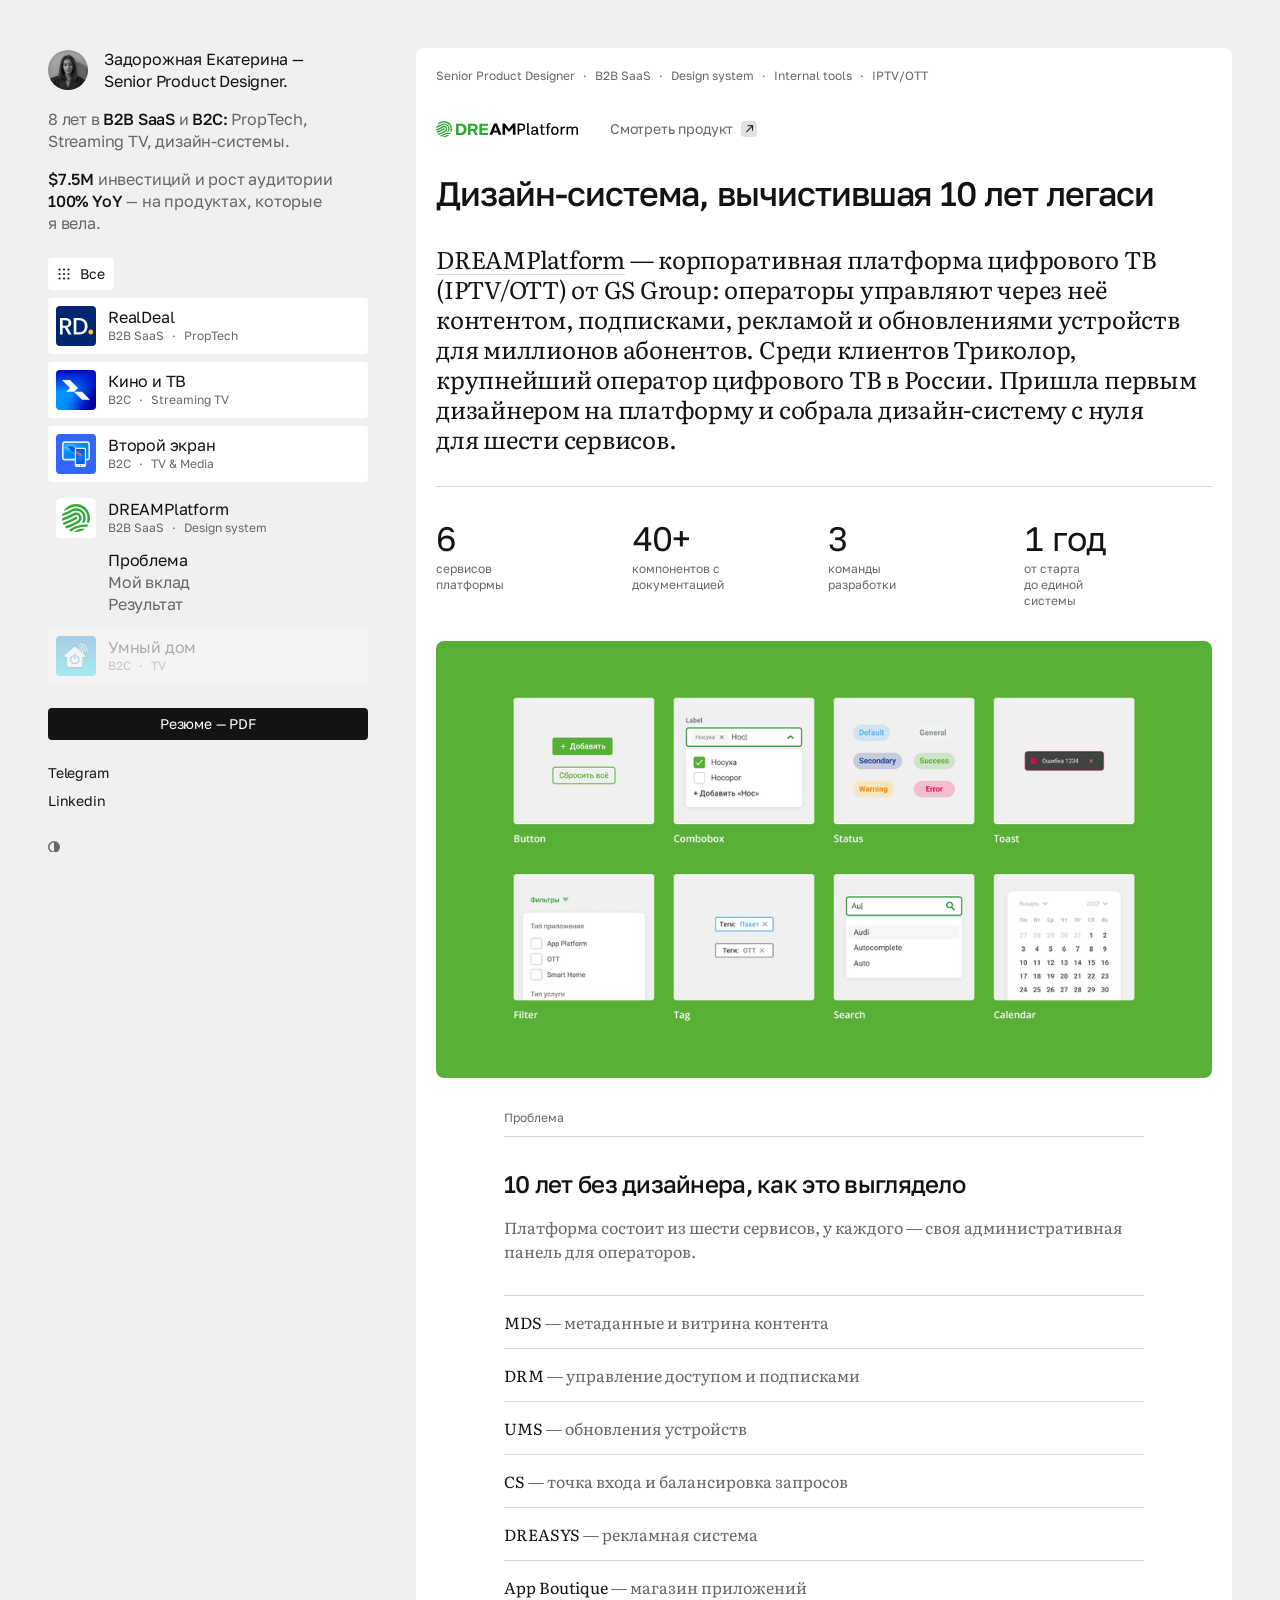
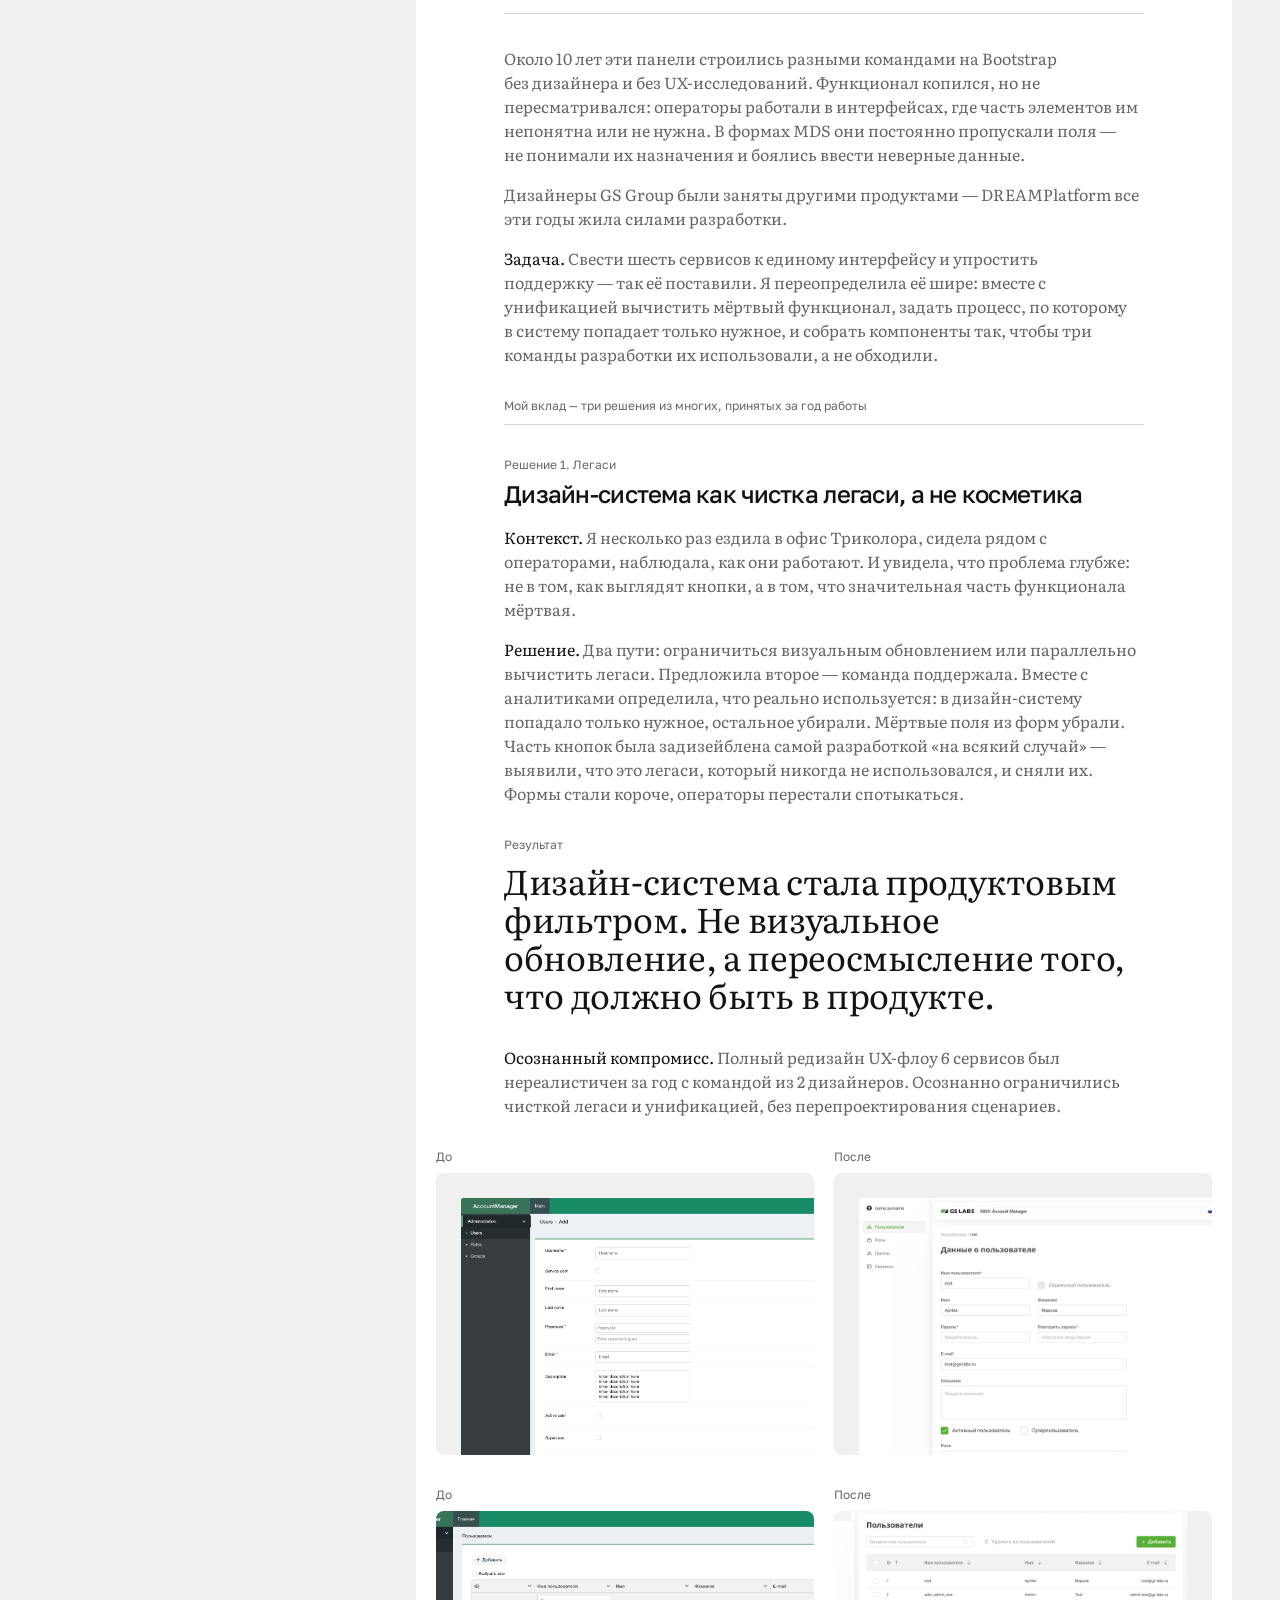
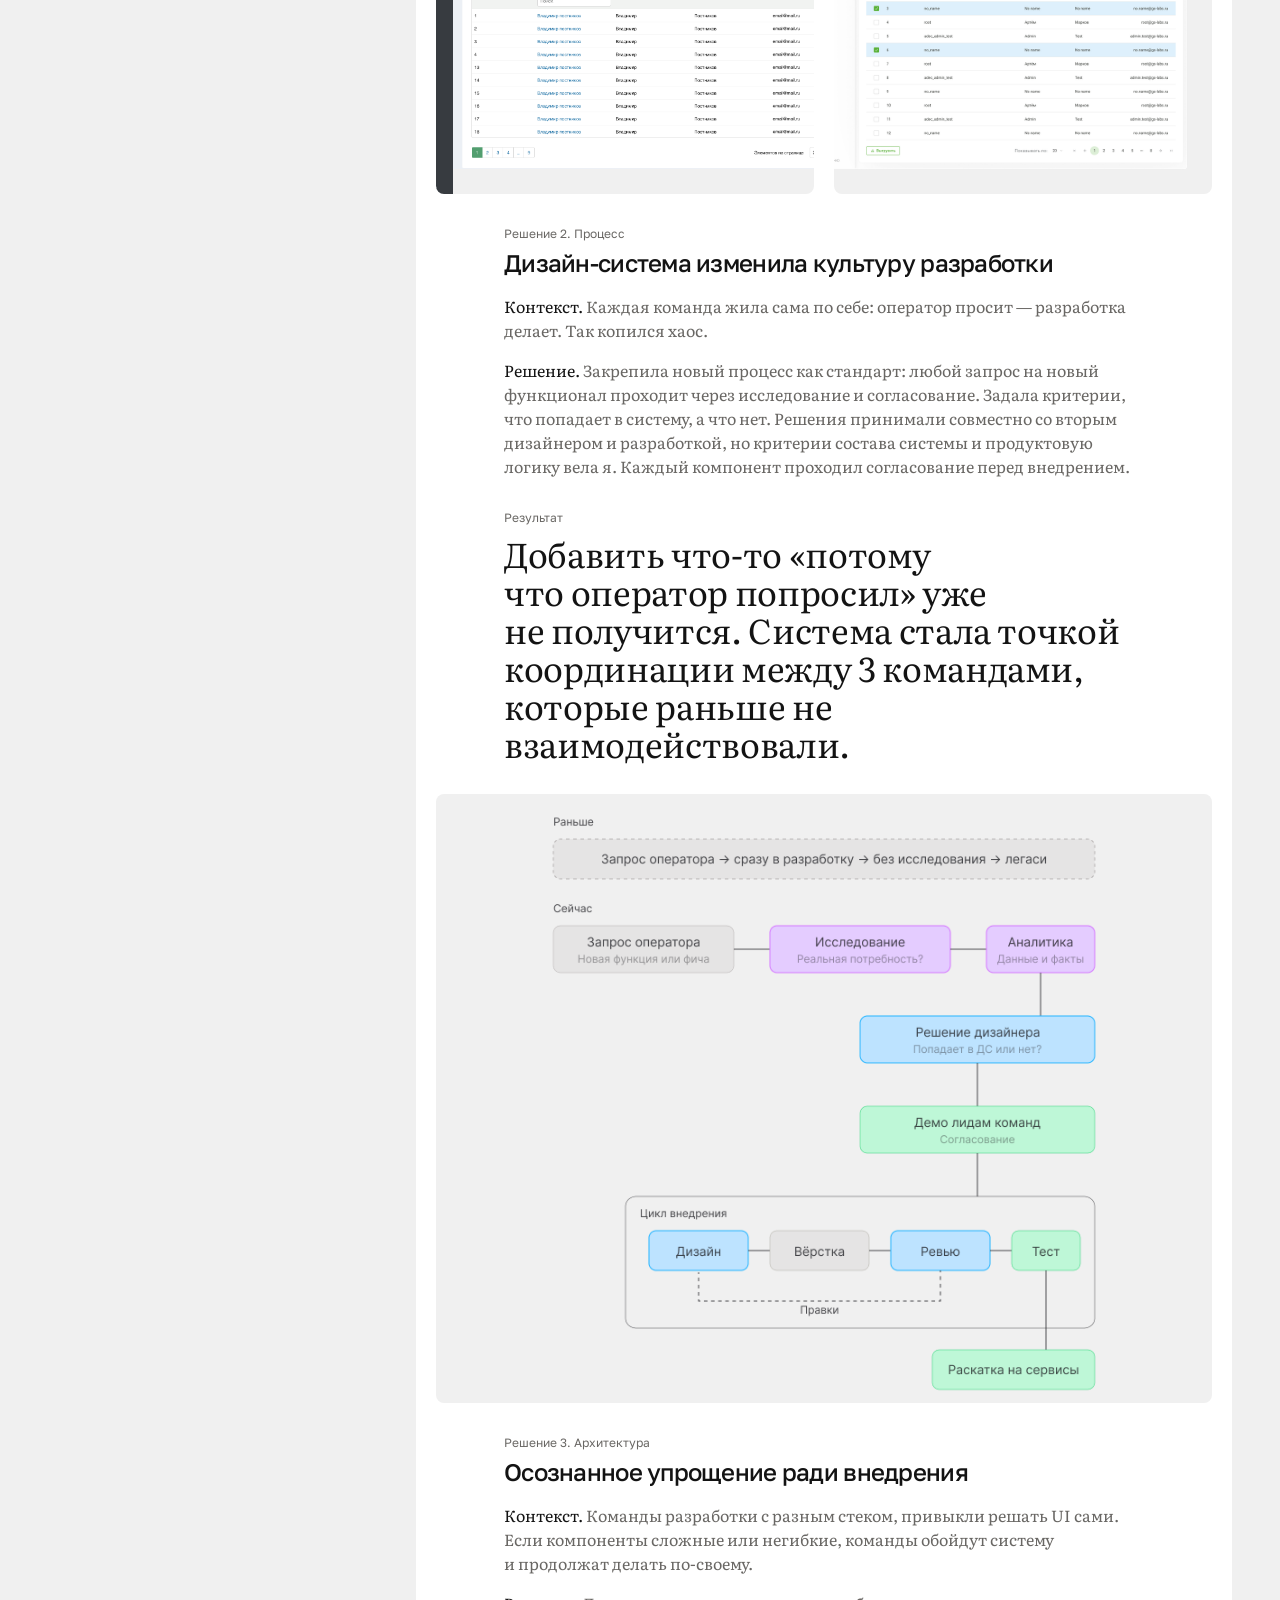
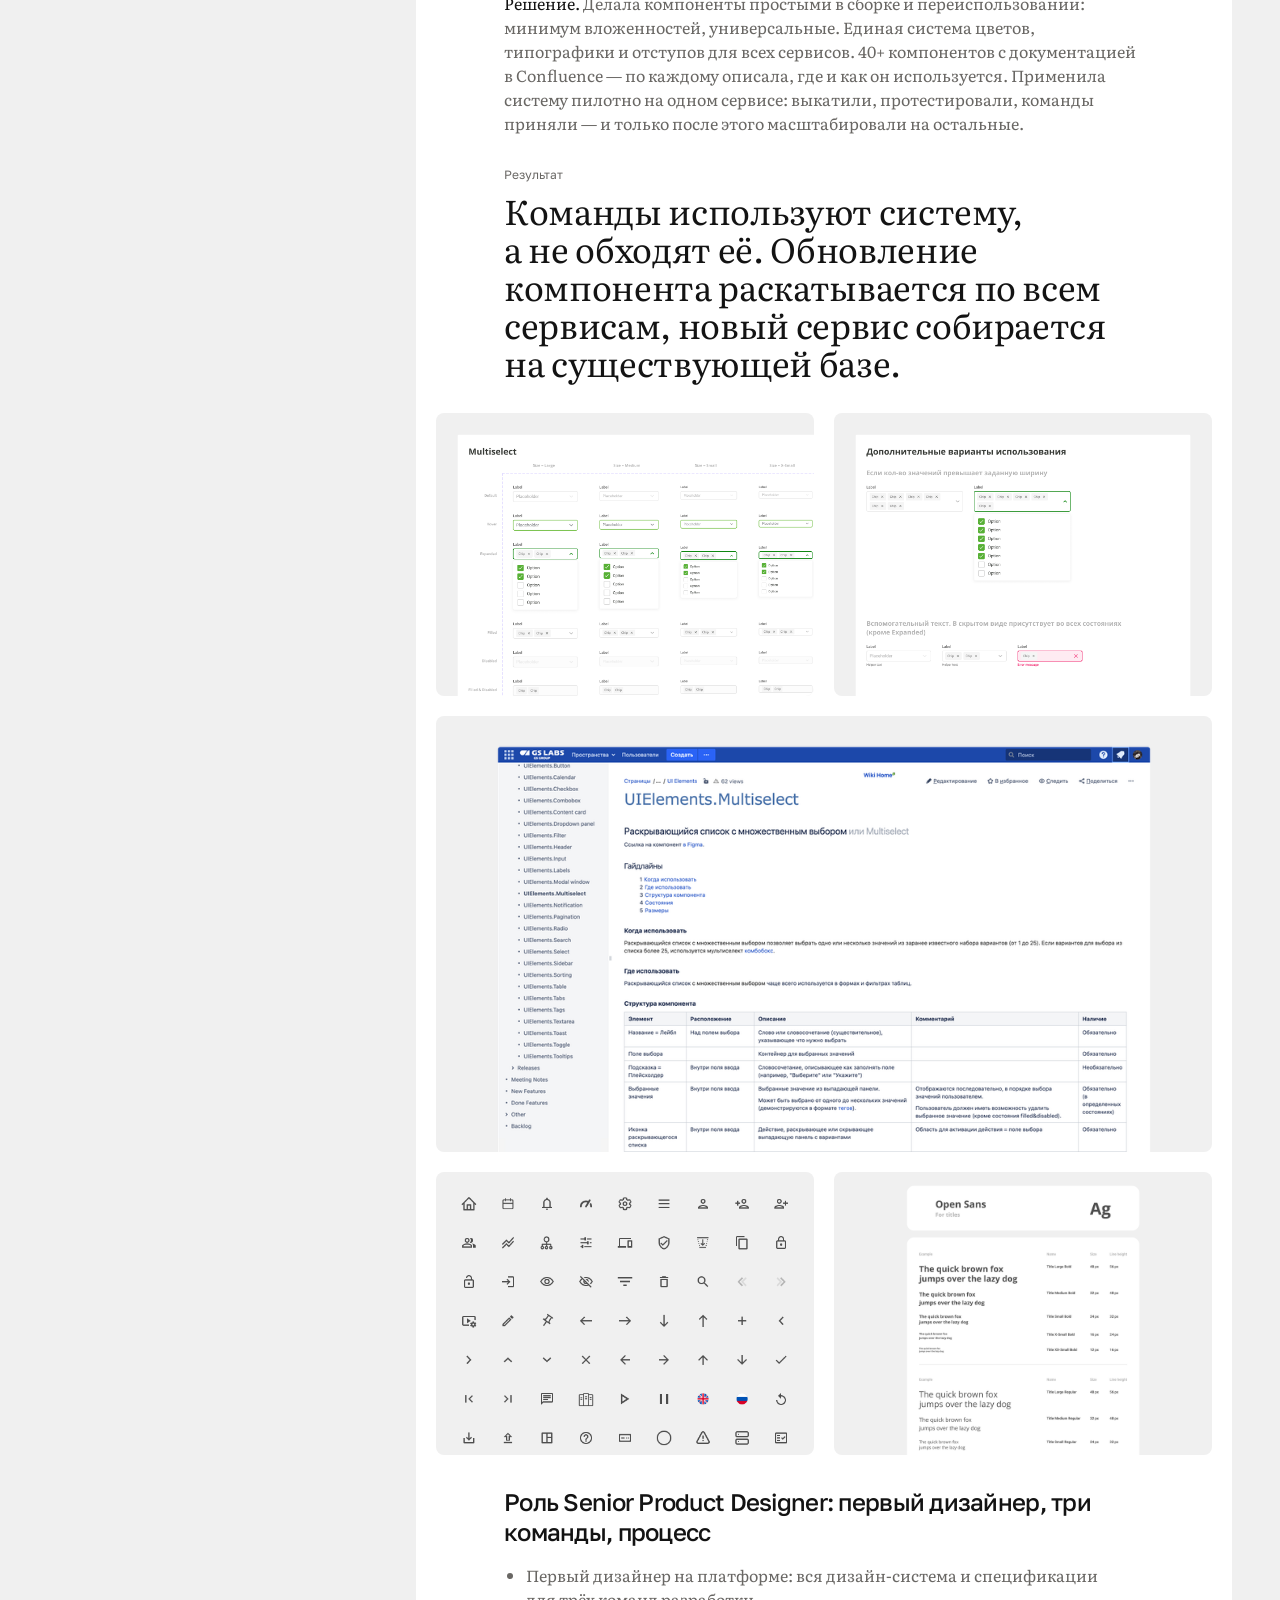
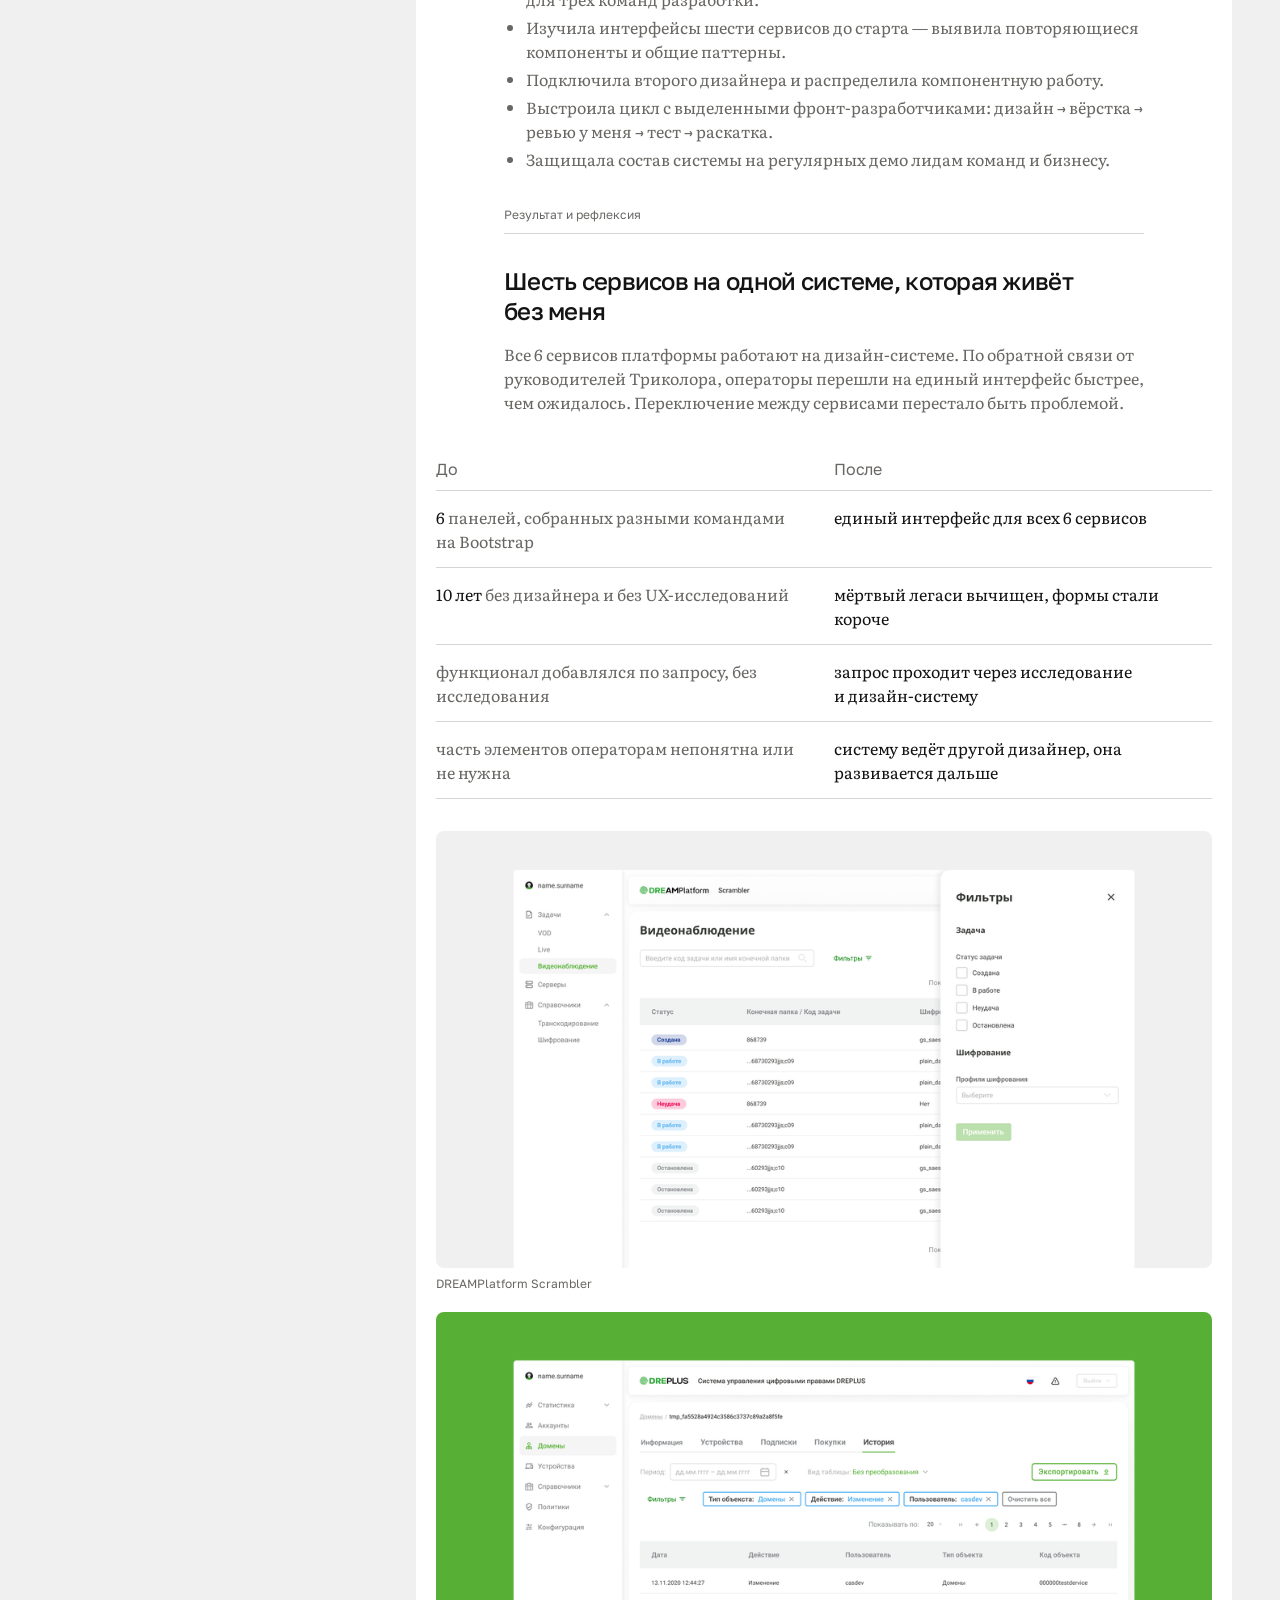
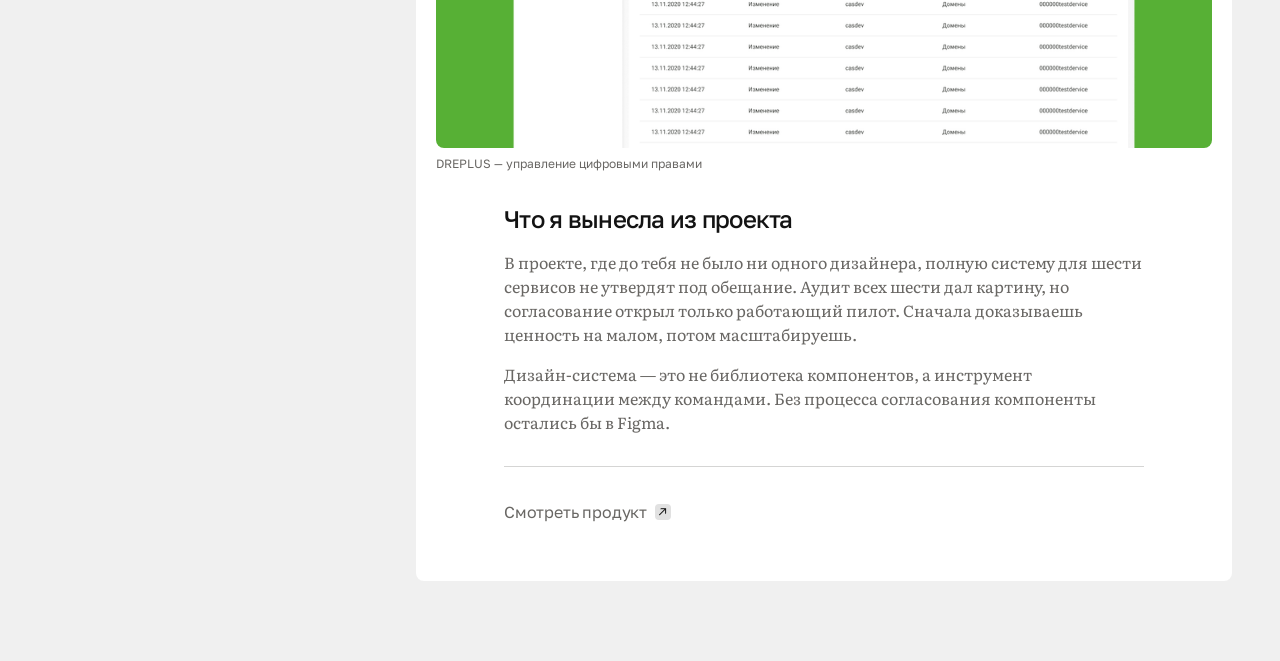
==== commit 699725ef: "og-тексты для главной и кейсов; GS Labs → GS Group" ====
--- a/design-system.html
+++ b/design-system.html
@@ -11,9 +11,9 @@
 
 <meta property="og:type"         content="article">
 <meta property="og:url"          content="https://codedesign.ru/design-system">
-<meta property="og:title"        content="Дизайн-система, вычистившая 10 лет легаси">
-<meta property="og:description"  content="Кейс DREAMPlatform. Senior Product Designer: единый интерфейс шести сервисов, процесс согласования, 40+ компонентов.">
-<meta property="og:image"        content="https://codedesign.ru/og.png">
+<meta property="og:title"        content="Дизайн-система для 6 сервисов">
+<meta property="og:description"  content="Корпоративная дизайн-система для GS Group. 40+ компонентов, ускорила релизы ×2, работает без автора.">
+<meta property="og:image"        content="https://codedesign.ru/og/og_ds.png">
 <meta property="og:image:width"  content="1200">
 <meta property="og:image:height" content="630">
 <meta property="og:locale"       content="ru_RU">
@@ -1292,7 +1292,7 @@
 
     <h1 class="title"><span class="nw">Дизайн-система</span>, вычистившая 10&nbsp;лет легаси</h1>
 
-    <p class="lede"><a href="https://gs-labs.ru/dreamplatform/" target="_blank" rel="noopener">DREAMPlatform</a> — корпоративная платформа цифрового ТВ (IPTV/OTT) от GS&nbsp;Labs: операторы управляют через неё контентом, подписками, рекламой и обновлениями устройств для миллионов абонентов. Среди клиентов Триколор, крупнейший оператор цифрового ТВ в России. Пришла первым дизайнером на платформу и собрала <span class="nw">дизайн-систему</span> с нуля для шести сервисов.</p>
+    <p class="lede"><a href="https://gs-labs.ru/dreamplatform/" target="_blank" rel="noopener">DREAMPlatform</a> — корпоративная платформа цифрового ТВ (IPTV/OTT) от GS&nbsp;Group: операторы управляют через неё контентом, подписками, рекламой и обновлениями устройств для миллионов абонентов. Среди клиентов Триколор, крупнейший оператор цифрового ТВ в России. Пришла первым дизайнером на платформу и собрала <span class="nw">дизайн-систему</span> с нуля для шести сервисов.</p>
 
     <dl class="metrics metrics--top">
       <div><dt>6</dt><dd>сервисов платформы</dd></div>
@@ -1331,7 +1331,7 @@
 
       <p class="t">Около 10 лет эти панели строились разными командами на Bootstrap без дизайнера и без UX-исследований. Функционал копился, но не пересматривался: операторы работали в интерфейсах, где часть элементов им непонятна или не нужна. В формах MDS они постоянно пропускали поля — не понимали их назначения и боялись ввести неверные данные.</p>
 
-      <p class="t">Дизайнеры GS&nbsp;Labs были заняты другими продуктами — DREAMPlatform все эти годы жила силами разработки.</p>
+      <p class="t">Дизайнеры GS&nbsp;Group были заняты другими продуктами — DREAMPlatform все эти годы жила силами разработки.</p>
 
       <p class="t"><b>Задача.</b> Свести шесть сервисов к единому интерфейсу и упростить поддержку — так её поставили. Я переопределила её шире: вместе с унификацией вычистить мёртвый функционал, задать процесс, по которому в систему попадает только нужное, и собрать компоненты так, чтобы три команды разработки их использовали, а не обходили.</p>
     </section>
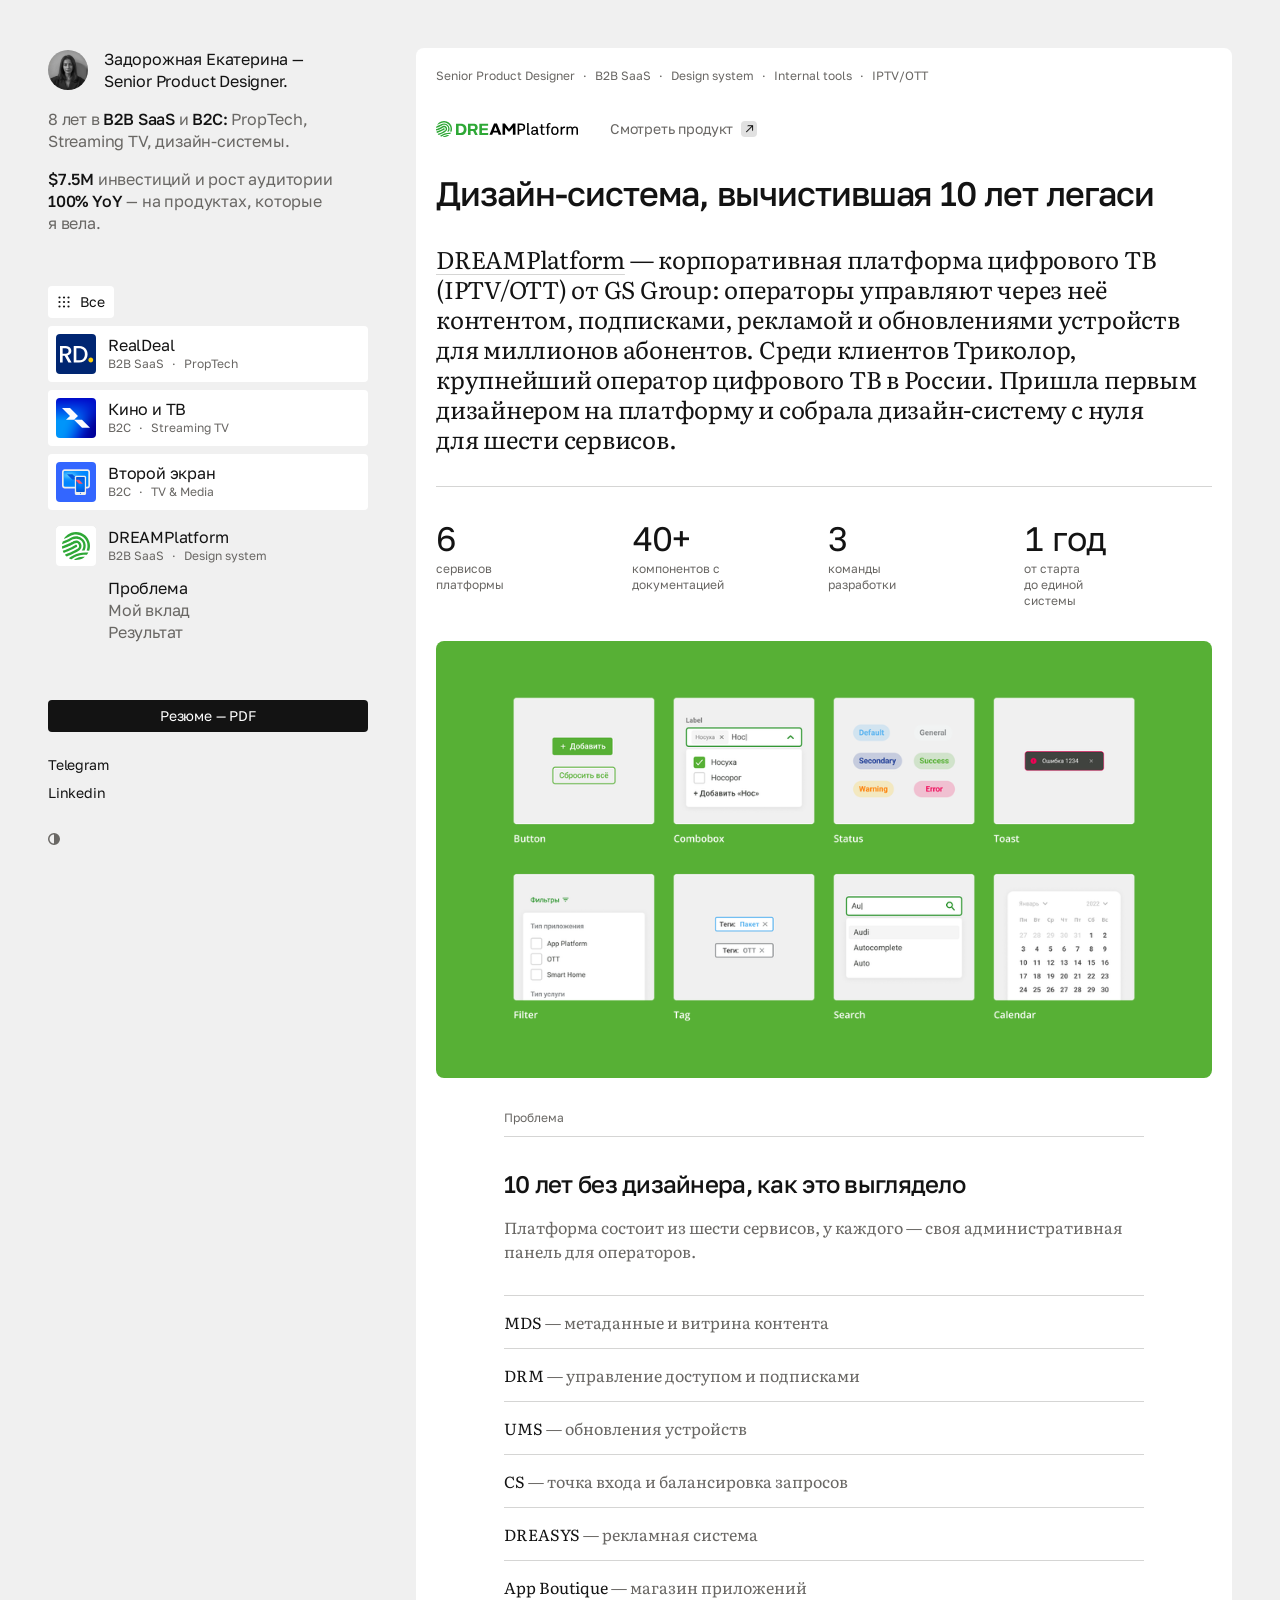
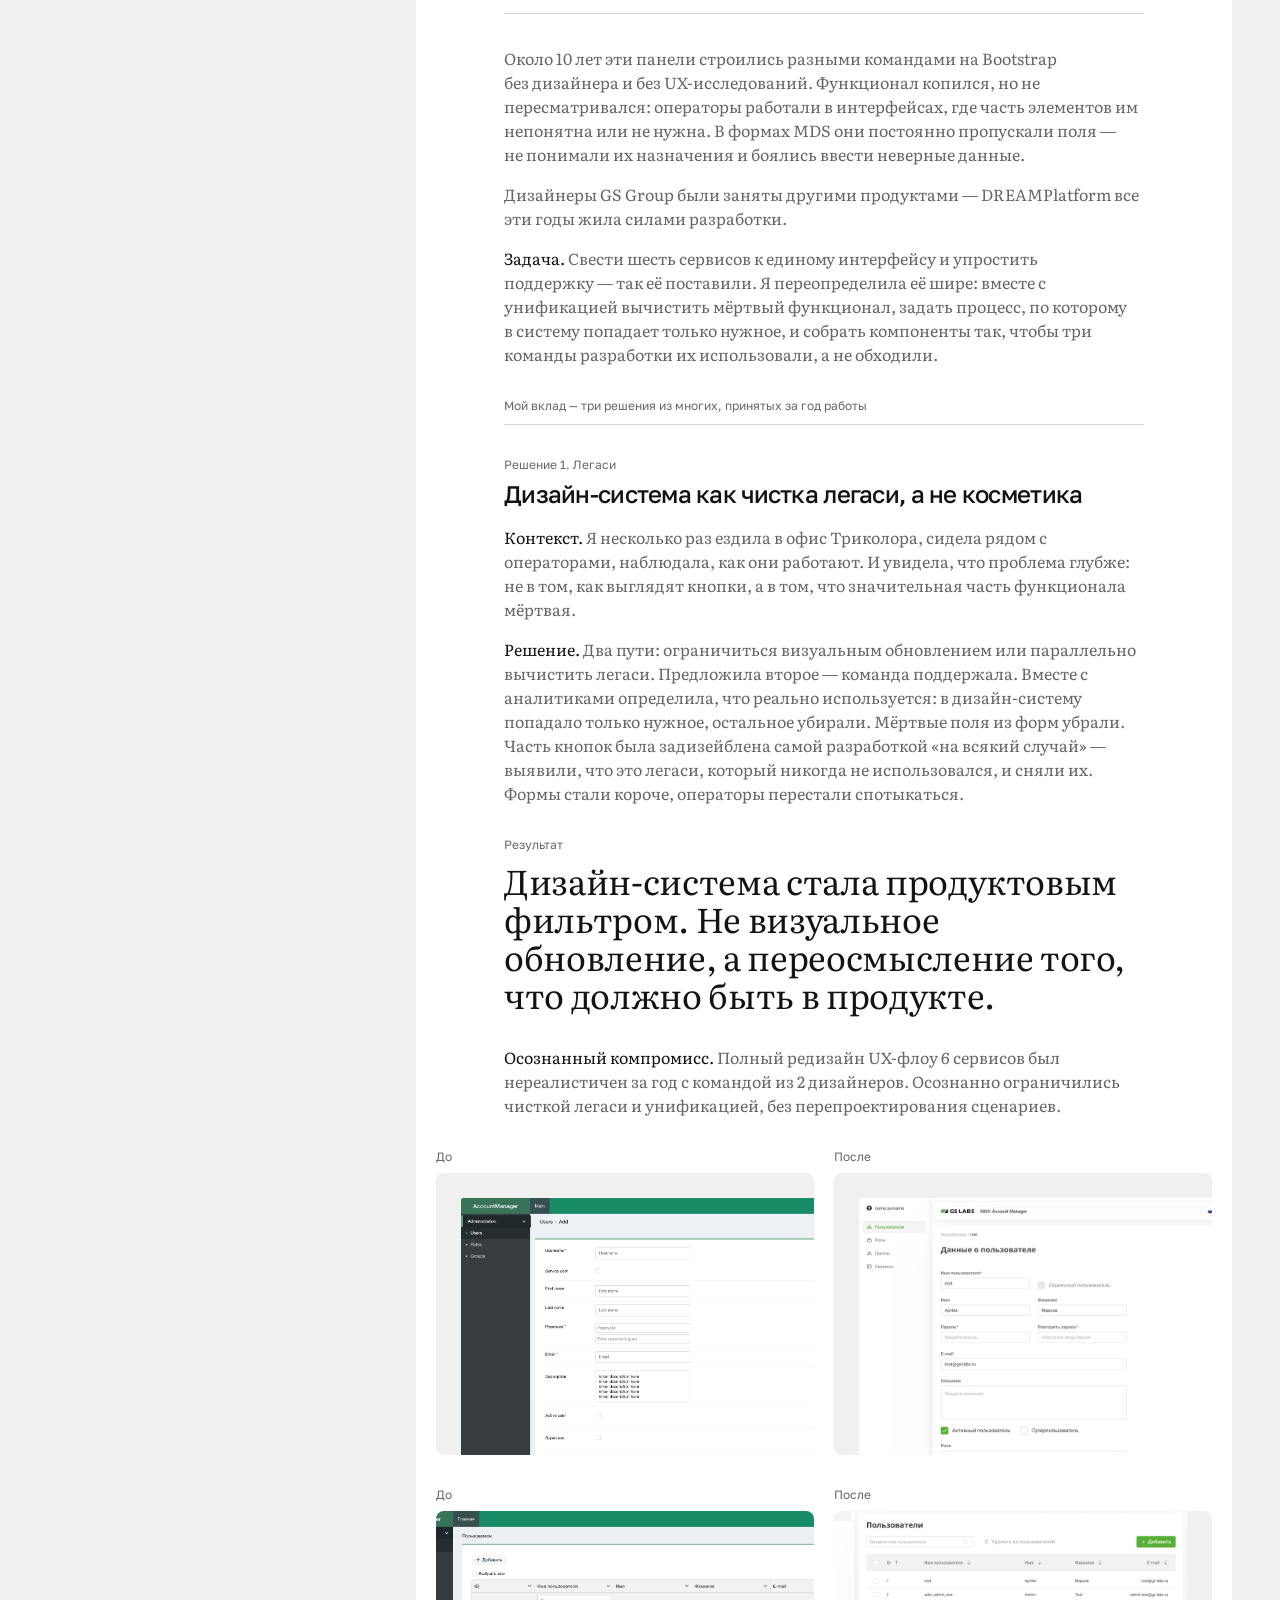
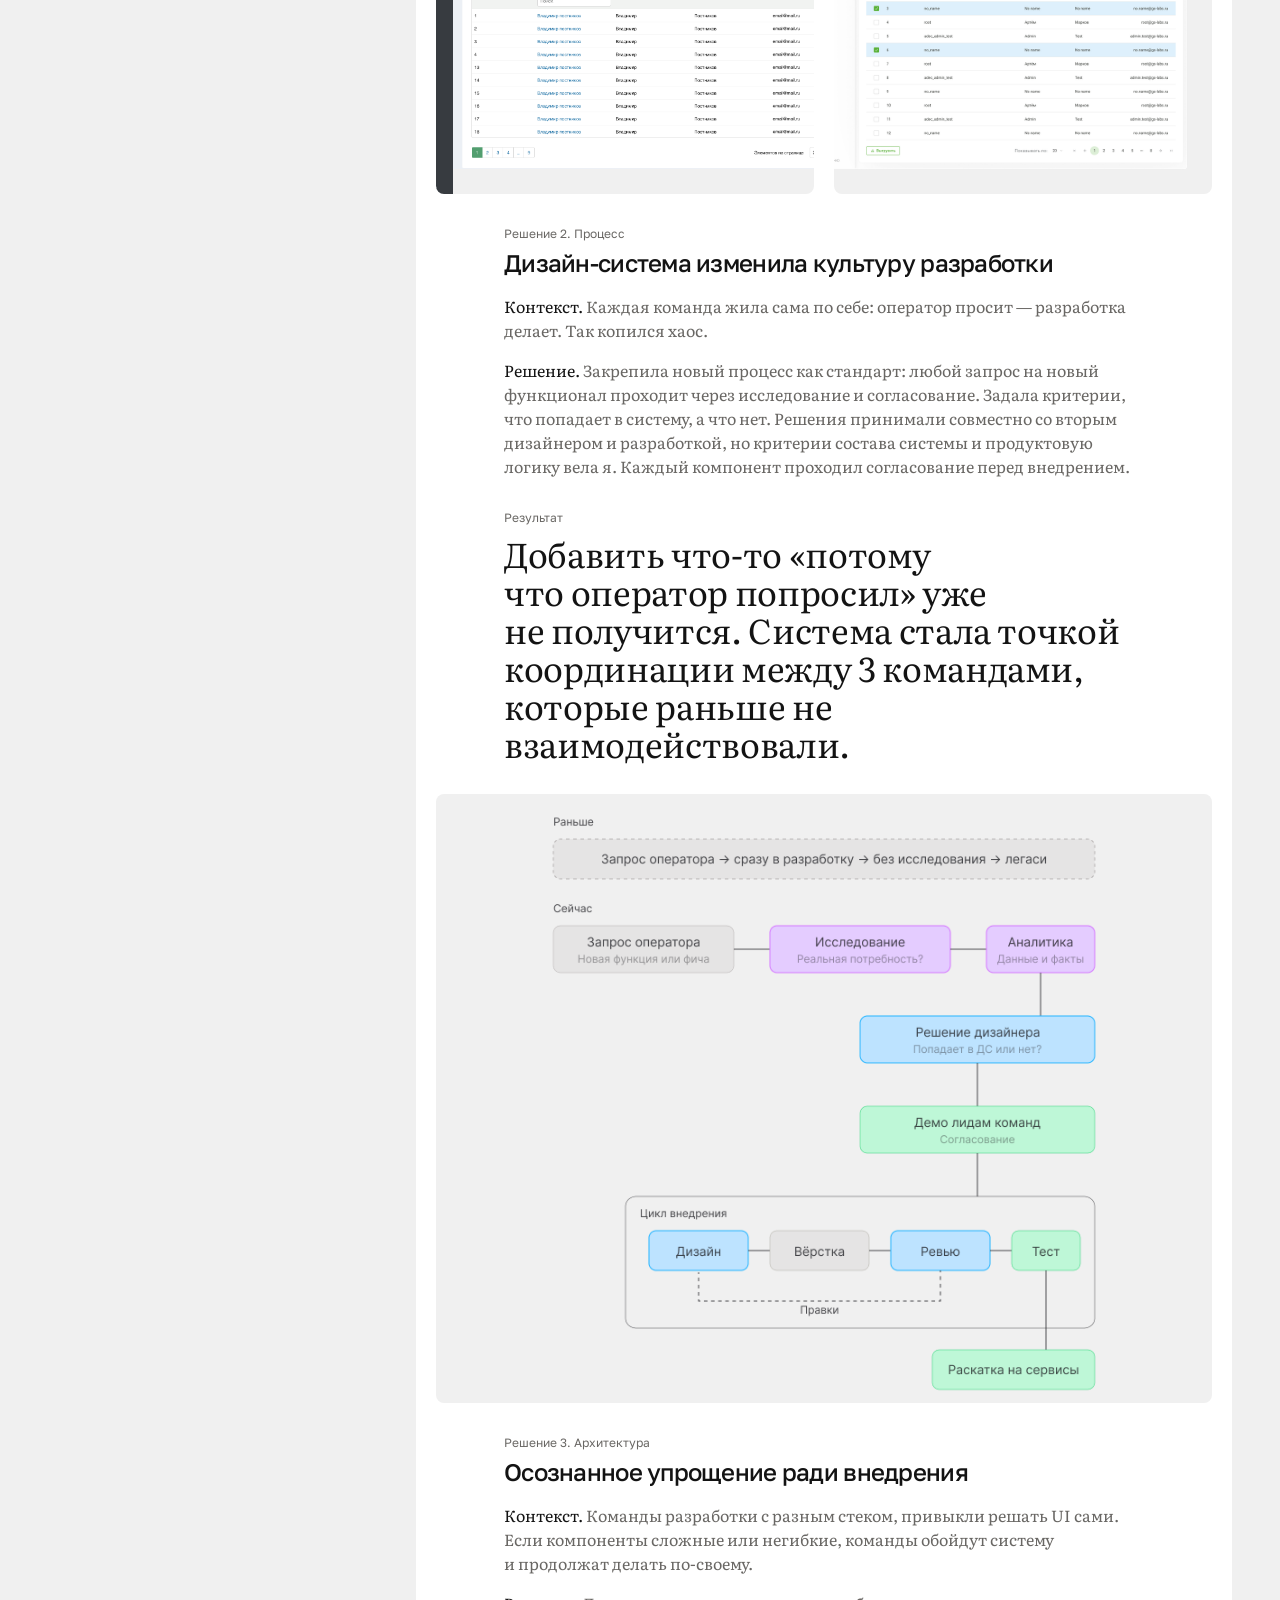
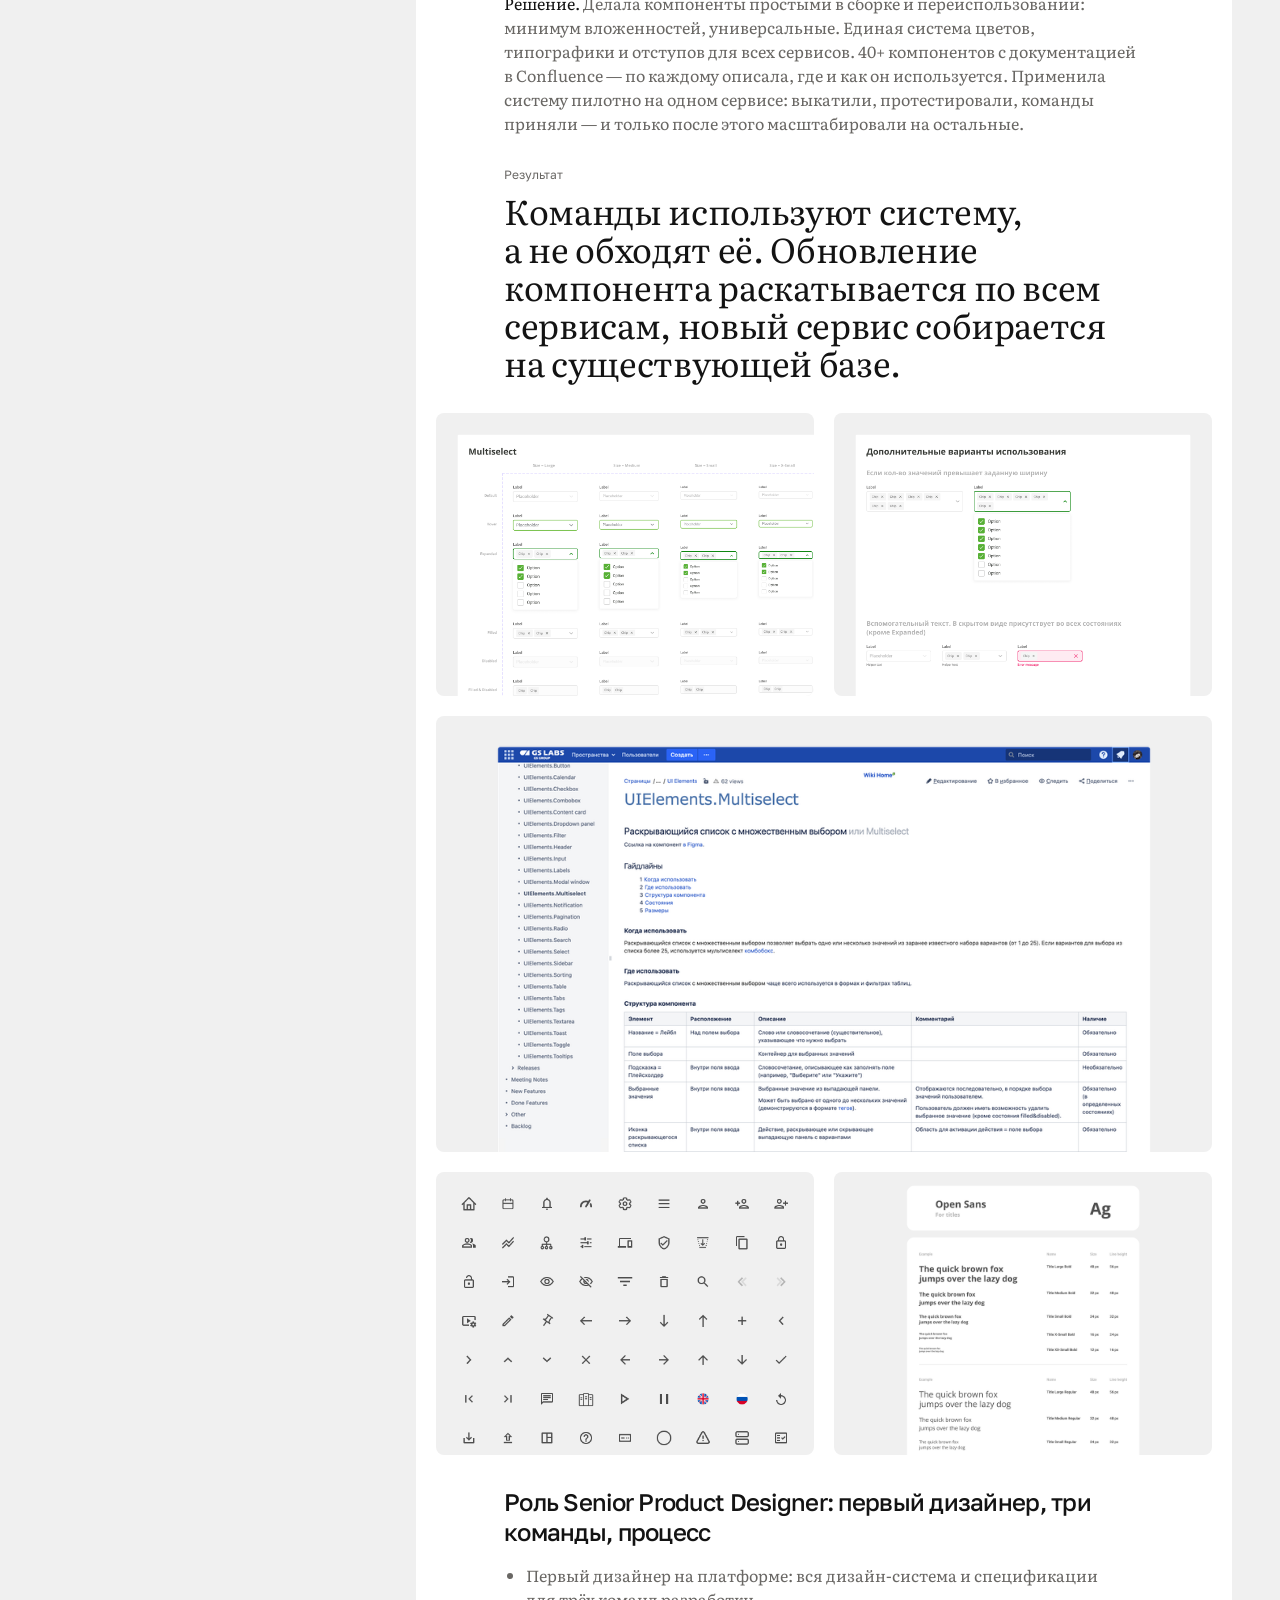
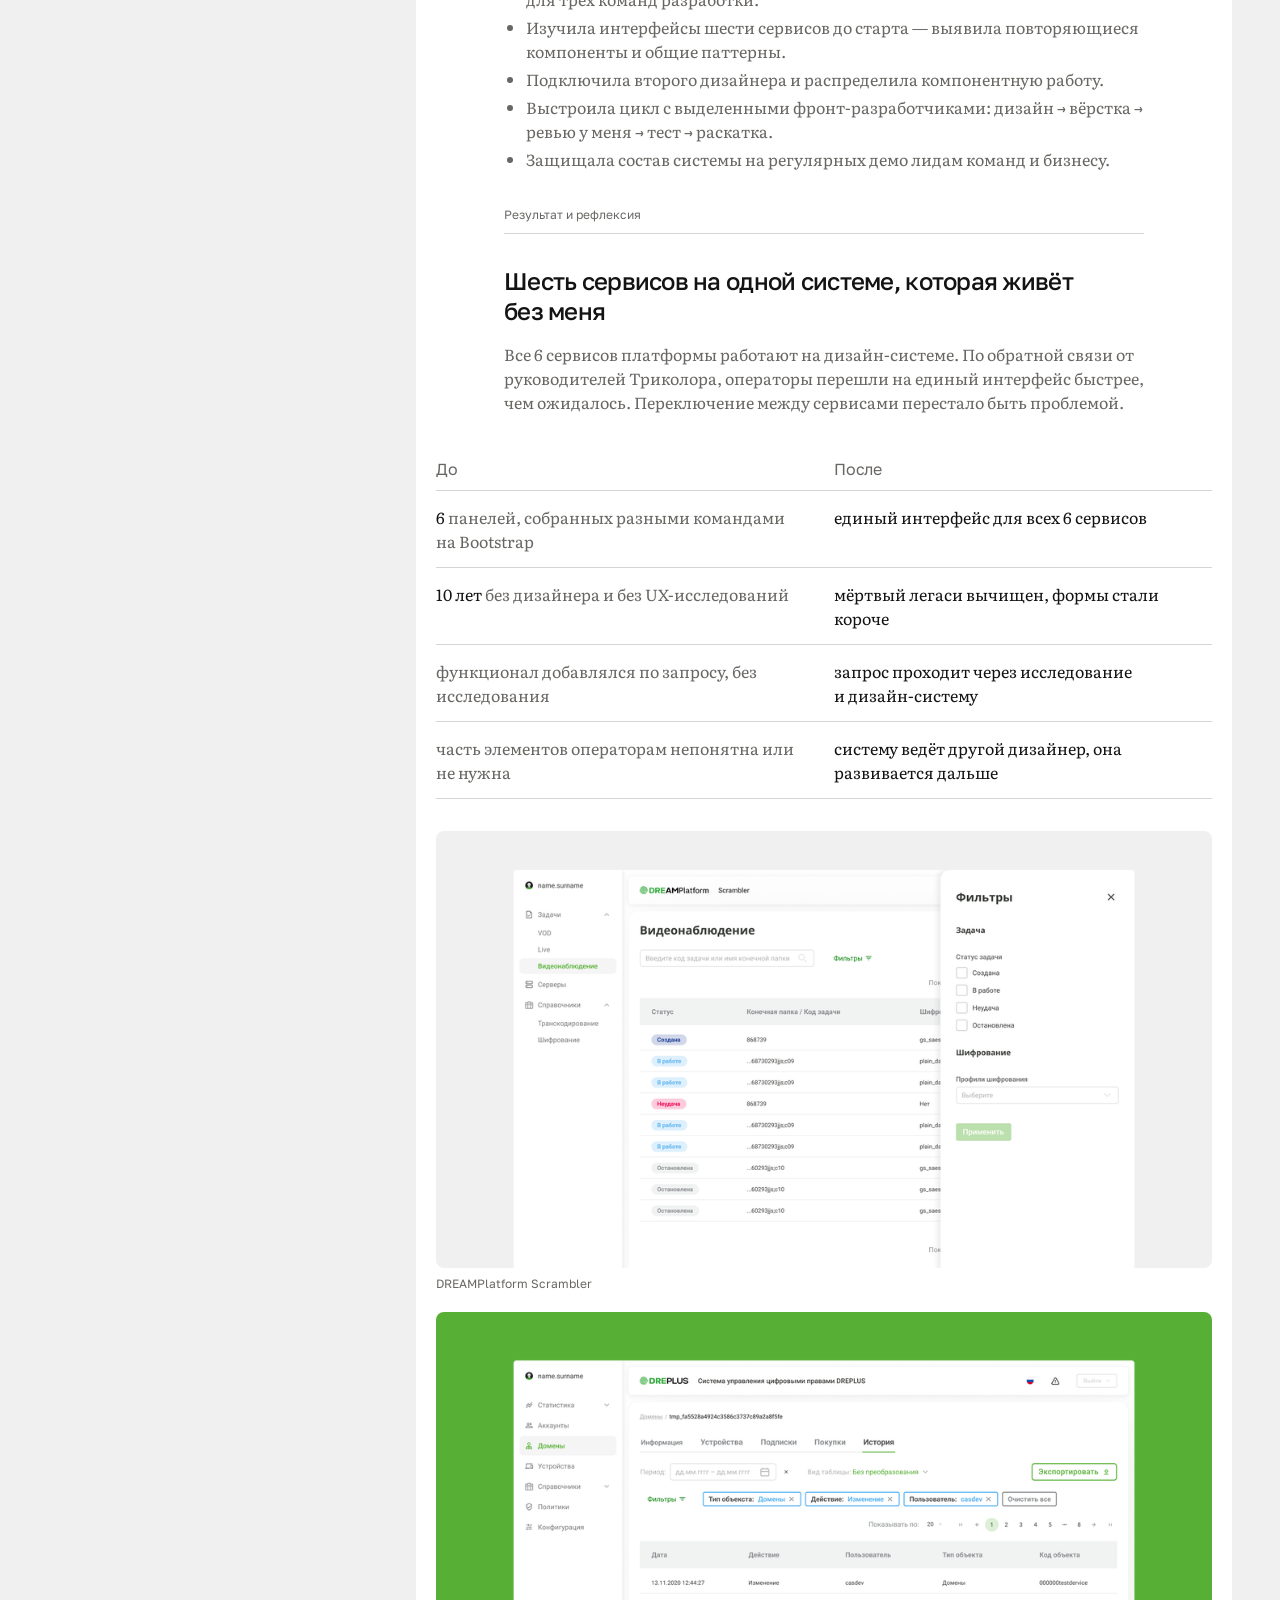
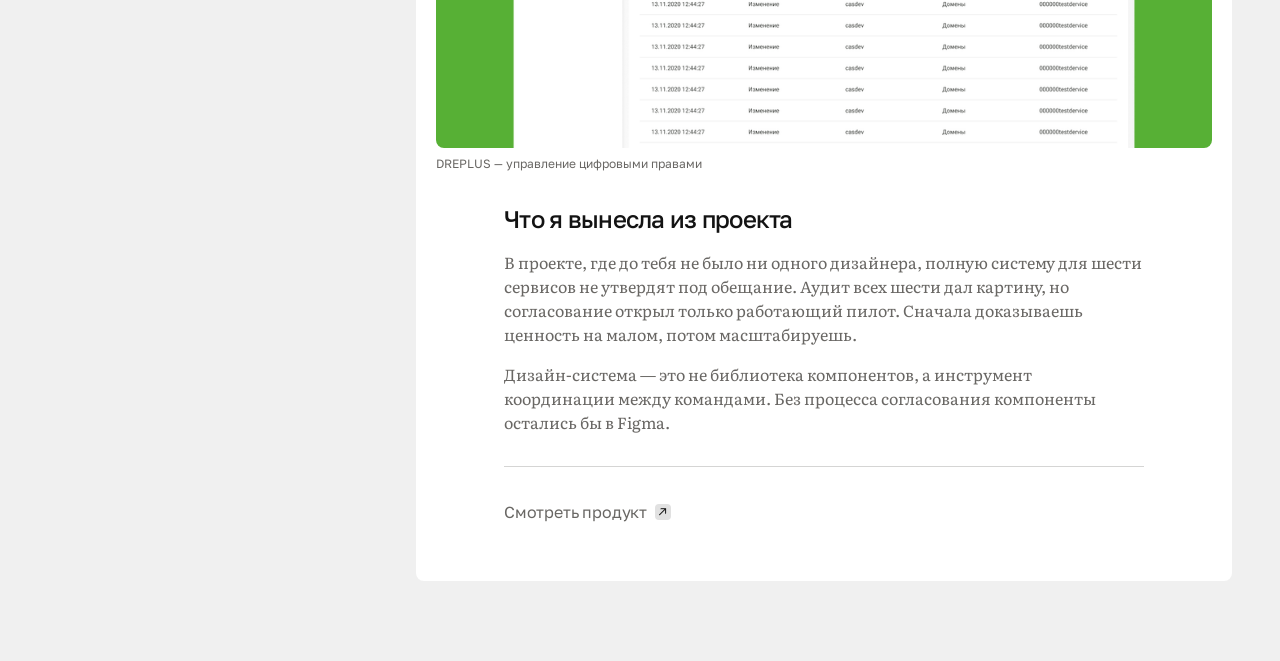
==== commit 27ca7a0f: "Мобильная версия по макетам iPhone 17: липкая шапка, меню-панель с размытием; интро не пропадает при" ====
--- a/design-system.html
+++ b/design-system.html
@@ -358,6 +358,9 @@
 .hire__links a:hover{ color: var(--text-secondary); }
 .hire__links a:focus-visible{ outline: 2px solid var(--text-primary); outline-offset: 3px; border-radius: var(--radius-4); }
 
+/* перенос строки только на телефоне: переносы интро — как на макете iPhone 17 */
+.br-m{ display: none; }
+
 /* неразрывное сочетание в заголовках: «онлайн-сделок» не рвётся по дефису */
 .nw{ white-space: nowrap; }
 /* ЗНАК КЕЙСА В КОЛОНКЕ — квадрат из SVG (в колонке различить четыре кейса
@@ -444,57 +447,124 @@
 
 /* СПИСОК КЕЙСОВ — по центру между «кто я» и низом колонки, карточки до 320
    (на обеих страницах, макеты 2026-10-12). */
-.rail .tree{ margin-block: auto; max-width: 320px; }
+.rail .tree{ margin: auto -3px; padding: 3px; max-width: 326px; }
+/* Интро и резюме с контактами не прячутся ни на какой высоте экрана:
+   если колонка не помещается, прокручивается список кейсов между ними.
+   Поля 3px — чтобы рамка фокуса карточек не обрезалась. */
+@media (min-width: 801px){
+  .rail .tree{ min-height: 0; overflow-y: auto; scrollbar-width: thin; }
+}
+/* «Умный дом» — карточка без ссылки; на невысоком экране она только отнимает
+   место у настоящих кейсов и выглядит обрезанной, поэтому здесь её нет. */
+@media (min-width: 801px) and (max-height: 940px){
+  .rail .row--soon{ display: none; }
+}
 
 /* ПОРОГ СХЛОПЫВАНИЯ — 800 (ТЗ адаптив 2026-10-10; прежний 1140 заменён).
    Колонка резиновая, clamp(248, 25vw, 360), и отдаёт пиксели вместе
    с листом, поэтому сворачивать её раньше 800 незачем: ниже 800
    колонка оставляла бы листу меньше, чем он получает без неё.
    Четыре режима: 1141+ — колонка полная; 801–960 — сжатая;
-   800 и ниже — горизонтальная над контентом, в ней только
-   аватар, имя с ролью и кнопка резюме. */
+   800 и ниже — шапка с меню, на главной под ней «кто я» с резюме. */
 @media (min-width: 801px) and (max-width: 960px){
   :root{ --width-rail: clamp(200px, 22vw, 248px); }
   .app{ gap: 0 24px; }
   .rail .row__id em{ display: none; }   /* подзаголовки кейсов не влезают */
-  .me__sum{ display: none; }            /* строка про $7.5M не влезает */
+}
+/* Колонка уже ~260 (до 1040): имя с ролью рядом с аватаром ломалось на 3–4 строки.
+   Здесь аватар над именем, текст на всю ширину колонки. */
+@media (min-width: 801px) and (max-width: 1040px){
+  .me{ grid-template-columns: 1fr; }
+  .me__ava{ margin-bottom: 16px; }
+  .me__who{ grid-column: 1 / -1; }
 }
 @media (max-width: 800px){
-  .app{ grid-template-columns: 1fr; gap: 28px; }
-  /* горизонтальная колонка не растягивается на всю ширину:
-     строка в 1020px нечитаема, а контента в ней на 426 */
-  /* relative, а не static: метка шапки в конце колонки позиционируется от неё */
+  .app{ grid-template-columns: 1fr; gap: 24px; padding-top: 0; }
+  /* Ниже 800 колонка сворачивается в «кто я» под липкой шапкой (.mbar):
+     только на главной. На странице кейса её нет — имя и роль не повторяются
+     над каждым кейсом, а кейсы, резюме и контакты лежат в меню (макеты
+     iPhone 17, 2026-10-23). */
   .rail{ position: relative; top: auto; height: auto; max-height: none; overflow: visible;
-         gap: 20px; max-width: 760px; }
-  .rail__foot{ margin-top: 12px; }   /* зазор колонки здесь 20, до кнопки 32 */
-  /* уходят: список кейсов с якорями, контакты, строки интро. Другие кейсы
-     и контакты есть внизу страницы (.more, .end, .foot--hire). */
-  .rail .tree, .rail .hire, .me__span, .me__sum{ display: none; }
-}
-/* ЛИПКАЯ ШАПКА — 768 и ниже. Появляется, когда колонка ушла за верхний
-   край; без гамбургера, кнопки «наверх» и зума (решения автора). */
-.topbar{ display: none; }
-@media (max-width: 768px){
-  .topbar{
-    position: fixed; inset: 0 0 auto; z-index: 60;
+         gap: 0; max-width: 760px; }
+  .app--case .rail{ display: none; }
+  .rail .tree, .rail .hire, .me__ava{ display: none; }   /* аватар живёт в шапке */
+  /* ширина текста фиксирована (макет: 393 минус поля 16), переносы — по макету */
+  .me{ grid-template-columns: 1fr; max-width: 361px; }
+  .br-m{ display: inline; }
+  .me__who{ grid-column: 1 / -1; }
+  /* резюме слева, переключатель темы справа — одной строкой */
+  .rail__foot{ display: flex; align-items: center; justify-content: space-between;
+               gap: 16px; margin-top: 24px; }
+  .rail__foot .act{ flex: none; max-width: none; }
+  .rail__foot .act__cv{ flex: none; }
+  /* переключатель темы — квадрат 32, как кнопки шапки */
+  .prefs__theme{ width: 32px; height: 32px; min-width: 32px; min-height: 32px;
+                 justify-content: center; border-radius: var(--radius-4);
+                 background: var(--bg-placeholder); color: var(--text-primary); }
+  .prefs__theme svg{ width: 14px; height: 14px; }
+}
+
+/* ШАПКА И МЕНЮ ТЕЛЕФОНА — 800 и ниже (макеты iPhone 17, 2026-10-23).
+   Шапка липкая и всегда на экране: аватар слева, справа «CV» и меню.
+   Меню — экран поверх страницы: кейсы карточками, резюме, контакты.
+   В открытом меню в шапке остаётся одна кнопка (значок меняется). */
+.mbar, .menu{ display: none; }
+@media (max-width: 800px){
+  .mbar{
+    position: sticky; top: 0; z-index: 60; height: 72px;
     display: flex; align-items: center; justify-content: space-between;
-    gap: 16px; height: 48px; padding: 0 16px;
-    background: color-mix(in srgb, var(--bg-surface) 86%, transparent);
-    backdrop-filter: saturate(1.5) blur(12px);
-    -webkit-backdrop-filter: saturate(1.5) blur(12px);
-    border-bottom: 1px solid var(--border-default);
-    opacity: 0; transform: translateY(-100%); pointer-events: none; visibility: hidden;
-    transition: opacity .18s ease, transform .18s ease, visibility .18s;
+    padding: 0 max(16px, var(--page-gutter)); background: var(--bg-page);
   }
-  .topbar.is-on{ opacity: 1; transform: none; pointer-events: auto; visibility: visible; }
-  .topbar a{
-    font-size: 14px; line-height: 16px; letter-spacing: -.012em;
-    color: var(--text-primary); text-decoration: none; min-height: 26px;
-    display: inline-flex; align-items: center;
+  .mbar__ava{ display: block; width: 40px; height: 40px; border-radius: var(--radius-full);
+              overflow: hidden; background: var(--bg-placeholder); }
+  .mbar__ava img{ display: block; width: 40px; height: 40px; object-fit: cover; }
+  .mbar__btns{ display: flex; gap: 8px; }
+  .mbar__btn{
+    box-sizing: border-box; width: 32px; height: 32px; padding: 0; border: 0;
+    display: inline-flex; align-items: center; justify-content: center;
+    border-radius: var(--radius-4); background: var(--bg-placeholder);
+    color: var(--text-primary); font: inherit; font-size: 14px; line-height: 16px;
+    letter-spacing: -.012em; text-decoration: none; cursor: pointer;
+    transition: background .18s ease-out;
   }
-  .topbar a:focus-visible{ outline: 2px solid var(--text-primary); outline-offset: 3px; border-radius: var(--radius-4); }
-}
-@media (prefers-reduced-motion: reduce){ .topbar{ transition: none; } }
+  .mbar__btn:focus-visible{ outline: 2px solid var(--text-primary); outline-offset: 3px; }
+  .mbar__btn svg{ width: 16px; height: 16px; }
+  .mbar__menu .i-close{ display: none; }
+  html.menu-open .mbar__menu .i-open{ display: none; }
+  html.menu-open .mbar__menu .i-close{ display: block; }
+  html.menu-open .mbar__ava, html.menu-open .mbar__cv{ visibility: hidden; }
+  /* шапка 72, а кнопка меню кончается на 48: фон снимаем, чтобы первая карточка (отступ 62) не пряталась под ним */
+  html.menu-open .mbar{ background: transparent; pointer-events: none; }
+  html.menu-open .mbar__menu{ pointer-events: auto; }
+
+  /* Меню — панель по высоте содержимого сверху, а не экран целиком:
+     страница под ней видна, размыта и чуть осветлена. Нажатие мимо панели
+     закрывает меню. */
+  .menu{
+    position: fixed; inset: 0; z-index: 59;
+    background: color-mix(in srgb, var(--bg-page) 35%, transparent);
+    backdrop-filter: blur(8px); -webkit-backdrop-filter: blur(8px);
+  }
+  .menu__panel{
+    box-sizing: border-box; max-height: 100%; overflow-y: auto; overscroll-behavior: contain;
+    display: flex; flex-direction: column;
+    padding: 62px max(16px, var(--page-gutter)) 24px; background: var(--bg-page);
+    border-radius: 0 0 var(--radius-8) var(--radius-8);
+    box-shadow: 0 8px 24px rgba(0,0,0,.08);
+  }
+  html.menu-open{ overflow: hidden; }
+  html.menu-open .menu{ display: block; animation: menu-in .18s ease-out; }
+  @keyframes menu-in{ from{ opacity: 0; } to{ opacity: 1; } }
+  .menu .tree{ gap: 8px; max-width: none; }
+  .menu .logo{ width: 36px; height: 36px; }
+  .menu .row__id{ grid-template-columns: 36px minmax(0,1fr); }
+  /* текущий кейс — «в фоне страницы», как в колонке на десктопе */
+  .menu .row--flat[aria-current="page"]{ background: transparent; }
+  .menu__foot{ display: grid; gap: 24px; margin-top: 36px; }
+  .menu .act{ max-width: none; }
+  .menu .hire__links{ gap: 0; }
+  .menu .hire__links a{ min-height: 32px; }
+}
 /* ТЕЛЕФОН — 480.
    Лист идёт во всю ширину экрана: поля страницы съедали 32px
    из 390, то есть десятую часть строки. Замер: с полями проза
@@ -520,19 +590,13 @@
    с контактами уезжают за край — это главное действие, его не прячем.
    Поэтому сначала уходит строка про инвестиции, потом сфера; замер:
    главная помещается с 805, кейс — с 880 (со строкой сферы). */
-@media (min-width: 801px) and (max-height: 880px){
-  .me__sum{ display: none; }
-}
-@media (min-width: 801px) and (max-height: 800px){
-  .me__span{ display: none; }
-}
 /* порог по высоте — только с 801: ниже колонка уже не липкая */
 @media (min-width: 801px) and (max-height: 720px){
   .rail{ gap: 18px; }   /* колонка плотнее: прокрутка внутри нужна реже */
   .rail__foot{ gap: 16px; }
   .row--flat{ padding-block: 4px; }   /* карточка 48 вместо 56 */
 }
-@media (prefers-reduced-motion: reduce){ *{ transition: none !important; } }
+@media (prefers-reduced-motion: reduce){ *{ transition: none !important; animation: none !important; } }
 /* <</BASE>> */
 
 /* <<CASE>> */
@@ -1209,10 +1273,57 @@
 
 <a class="skip" href="#case">К тексту кейса</a>
 
-<header class="topbar">
-  <a href="/">Задорожная Екатерина</a>
-  <a href="/CV.pdf" target="_blank" rel="noopener">Резюме ↓</a>
+<!-- <<MBAR>> -->
+<header class="mbar">
+  <a class="mbar__ava" href="/" aria-label="На главную"><img src="/img/avatar-120.jpg" width="40" height="40" alt=""></a>
+  <div class="mbar__btns">
+    <a class="mbar__btn mbar__cv" href="https://codedesign.ru/CV.pdf" target="_blank" rel="noopener" aria-label="Резюме, PDF">CV</a>
+    <button class="mbar__btn mbar__menu" type="button" aria-expanded="false" aria-controls="menu" aria-label="Меню">
+      <svg class="i-open" viewBox="0 0 16 16" aria-hidden="true" fill="none" stroke="currentColor" stroke-width="1.5"><path d="M2 4h12M2 8h12M2 12h12"/></svg>
+      <svg class="i-close" viewBox="0 0 16 16" aria-hidden="true" fill="none" stroke="currentColor" stroke-width="1.5"><path d="M4 2v12M8 2v12M12 2v12"/></svg>
+    </button>
+  </div>
 </header>
+<script>
+(function(){
+  var root = document.documentElement, btn = document.querySelector('.mbar__menu');
+  if (!btn) return;
+  function set(open){
+    root.classList.toggle('menu-open', open);
+    btn.setAttribute('aria-expanded', open ? 'true' : 'false');
+    btn.setAttribute('aria-label', open ? 'Закрыть меню' : 'Меню');
+  }
+  btn.addEventListener('click', function(){ set(!root.classList.contains('menu-open')); });
+  /* меню в разметке ниже скрипта — слушаем на документе: нажатие мимо панели закрывает */
+  document.addEventListener('click', function(e){ if (e.target.id === 'menu') set(false); });
+  document.addEventListener('keydown', function(e){ if (e.key === 'Escape') set(false); });
+  window.matchMedia('(min-width: 801px)').addEventListener('change', function(e){ if (e.matches) set(false); });
+})();
+</script>
+<!-- <</MBAR>> -->
+<!-- <<MENU>> -->
+<div class="menu" id="menu">
+  <nav class="menu__panel" aria-label="Меню">
+    <div class="tree">
+      <a class="row row--flat" href="/realdeal" data-brand="realdeal"><span class="row__id"><span class="logo" aria-hidden="true"></span><span><span class="row__name">RealDeal</span><em>B2B SaaS <span class="sep">·</span> PropTech</em></span></span></a>
+      <a class="row row--flat" href="/kino-i-tv" data-brand="kino-i-tv"><span class="row__id"><span class="logo" aria-hidden="true"></span><span><span class="row__name">Кино и ТВ</span><em>B2C <span class="sep">·</span> Streaming TV</em></span></span></a>
+      <a class="row row--flat" href="/second-screen" data-brand="second-screen"><span class="row__id"><span class="logo" aria-hidden="true"></span><span><span class="row__name">Второй экран</span><em>B2C <span class="sep">·</span> TV &amp; Media</em></span></span></a>
+      <a class="row row--flat" aria-current="page" href="/design-system" data-brand="design-system"><span class="row__id"><span class="logo" aria-hidden="true"></span><span><span class="row__name">DREAMPlatform</span><em>B2B SaaS <span class="sep">·</span> Design system</em></span></span></a>
+    </div>
+    <div class="menu__foot">
+      <div class="act">
+        <a class="act__cv" href="https://codedesign.ru/CV.pdf" target="_blank" rel="noopener">Резюме — PDF</a>
+      </div>
+      <div class="hire">
+        <div class="hire__links">
+          <a href="https://t.me/zador_ka" target="_blank" rel="noopener">Telegram</a>
+          <a href="https://www.linkedin.com/in/zadorozhnayaekaterina/" target="_blank" rel="noopener">Linkedin</a>
+        </div>
+      </div>
+      </div>
+  </nav>
+</div>
+<!-- <</MENU>> -->
 
 <div class="app app--case">
 
@@ -1223,8 +1334,8 @@
     <div class="me">
       <span class="me__ava" aria-hidden="true"><img src="/img/avatar-120.jpg" width="40" height="40" alt=""></span>
       <p class="me__who"><a href="/">Задорожная Екатерина —<br>Senior Product Designer.</a></p>
-      <p class="me__span">8 лет в <b>B2B&nbsp;SaaS</b> и <b>B2C:</b> PropTech, Streaming&nbsp;TV, дизайн-системы.</p>
-      <p class="me__sum"><b>$7.5M</b> инвестиций и рост аудитории <b>100% YoY</b> — на продуктах, которые я&nbsp;вела.</p>
+      <p class="me__span">8 лет в <b>B2B&nbsp;SaaS</b> и <b>B2C:</b> PropTech, <br class="br-m">Streaming&nbsp;TV, дизайн-системы.</p>
+      <p class="me__sum"><b>$7.5M</b> инвестиций и рост аудитории <br class="br-m"><b>100%&nbsp;YoY</b> — на продуктах, которые я&nbsp;вела.</p>
     </div>
 <!-- <</RAIL_HEAD>> -->
 
@@ -1262,19 +1373,20 @@
     </div>
     <script>
     (function(){
-      var root=document.documentElement, btn=document.querySelector('.prefs__theme');
-      if(!btn) return;
+      var root=document.documentElement, btns=document.querySelectorAll('.prefs__theme');
+      if(!btns.length) return;
       function current(){ return root.getAttribute('data-theme')==='dark'?'dark':'light'; }
       function sync(){ var d=current()==='dark';
-        btn.setAttribute('aria-pressed', d?'true':'false');
-        btn.setAttribute('aria-label', d?'Светлая тема':'Тёмная тема'); }
+        btns.forEach(function(b){
+          b.setAttribute('aria-pressed', d?'true':'false');
+          b.setAttribute('aria-label', d?'Светлая тема':'Тёмная тема'); }); }
       sync();
-      btn.addEventListener('click', function(){
+      btns.forEach(function(b){ b.addEventListener('click', function(){
         var next = current()==='dark' ? 'light' : 'dark';
         root.setAttribute('data-theme', next);
         try{ localStorage.setItem('theme', next); }catch(e){}
         sync();
-      });
+      }); });
     })();
     </script>
 <!-- <</RAIL_FOOT>> -->
@@ -1575,24 +1687,6 @@
   });
 })();
 </script>
-
-
-<script>
-/* Шапка включается, когда колонка ушла за верхний край. Метка в конце
-   колонки, а не сама колонка: наблюдение за колонкой включало бы
-   шапку в самом верху страницы, когда она ещё не нужна. */
-(function(){
-  var bar = document.querySelector('.topbar'), rail = document.querySelector('.rail');
-  if (!bar || !rail || !('IntersectionObserver' in window)) return;
-  var mark = document.createElement('span');
-  mark.setAttribute('aria-hidden', 'true');
-  mark.style.cssText = 'position:absolute;left:0;bottom:0;width:1px;height:1px;pointer-events:none';
-  rail.appendChild(mark);
-  new IntersectionObserver(function(e){
-    bar.classList.toggle('is-on', e[e.length - 1].boundingClientRect.top < 0);   /* последняя запись — актуальная */
-  }, { threshold: 0 }).observe(mark);
-})();
-</script>
 <!-- <</CASE_JS>> -->
 
 </body>
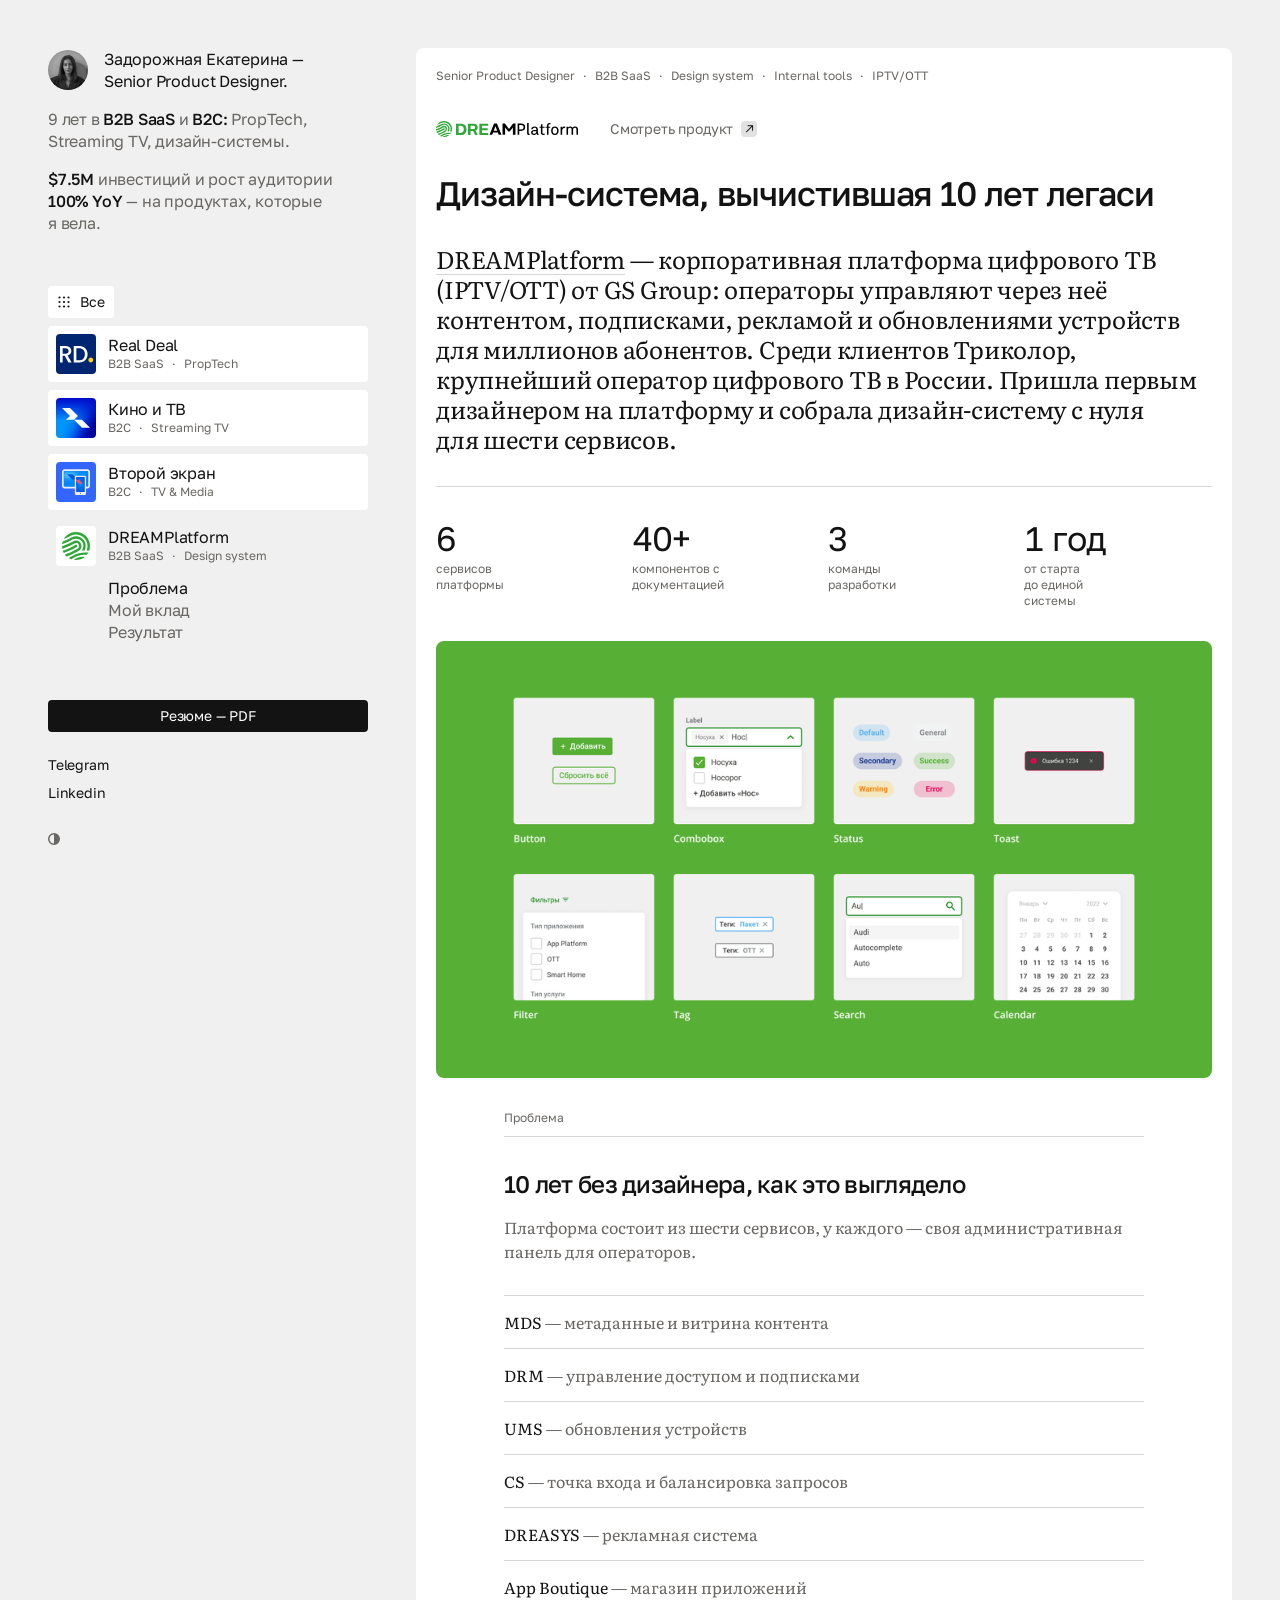
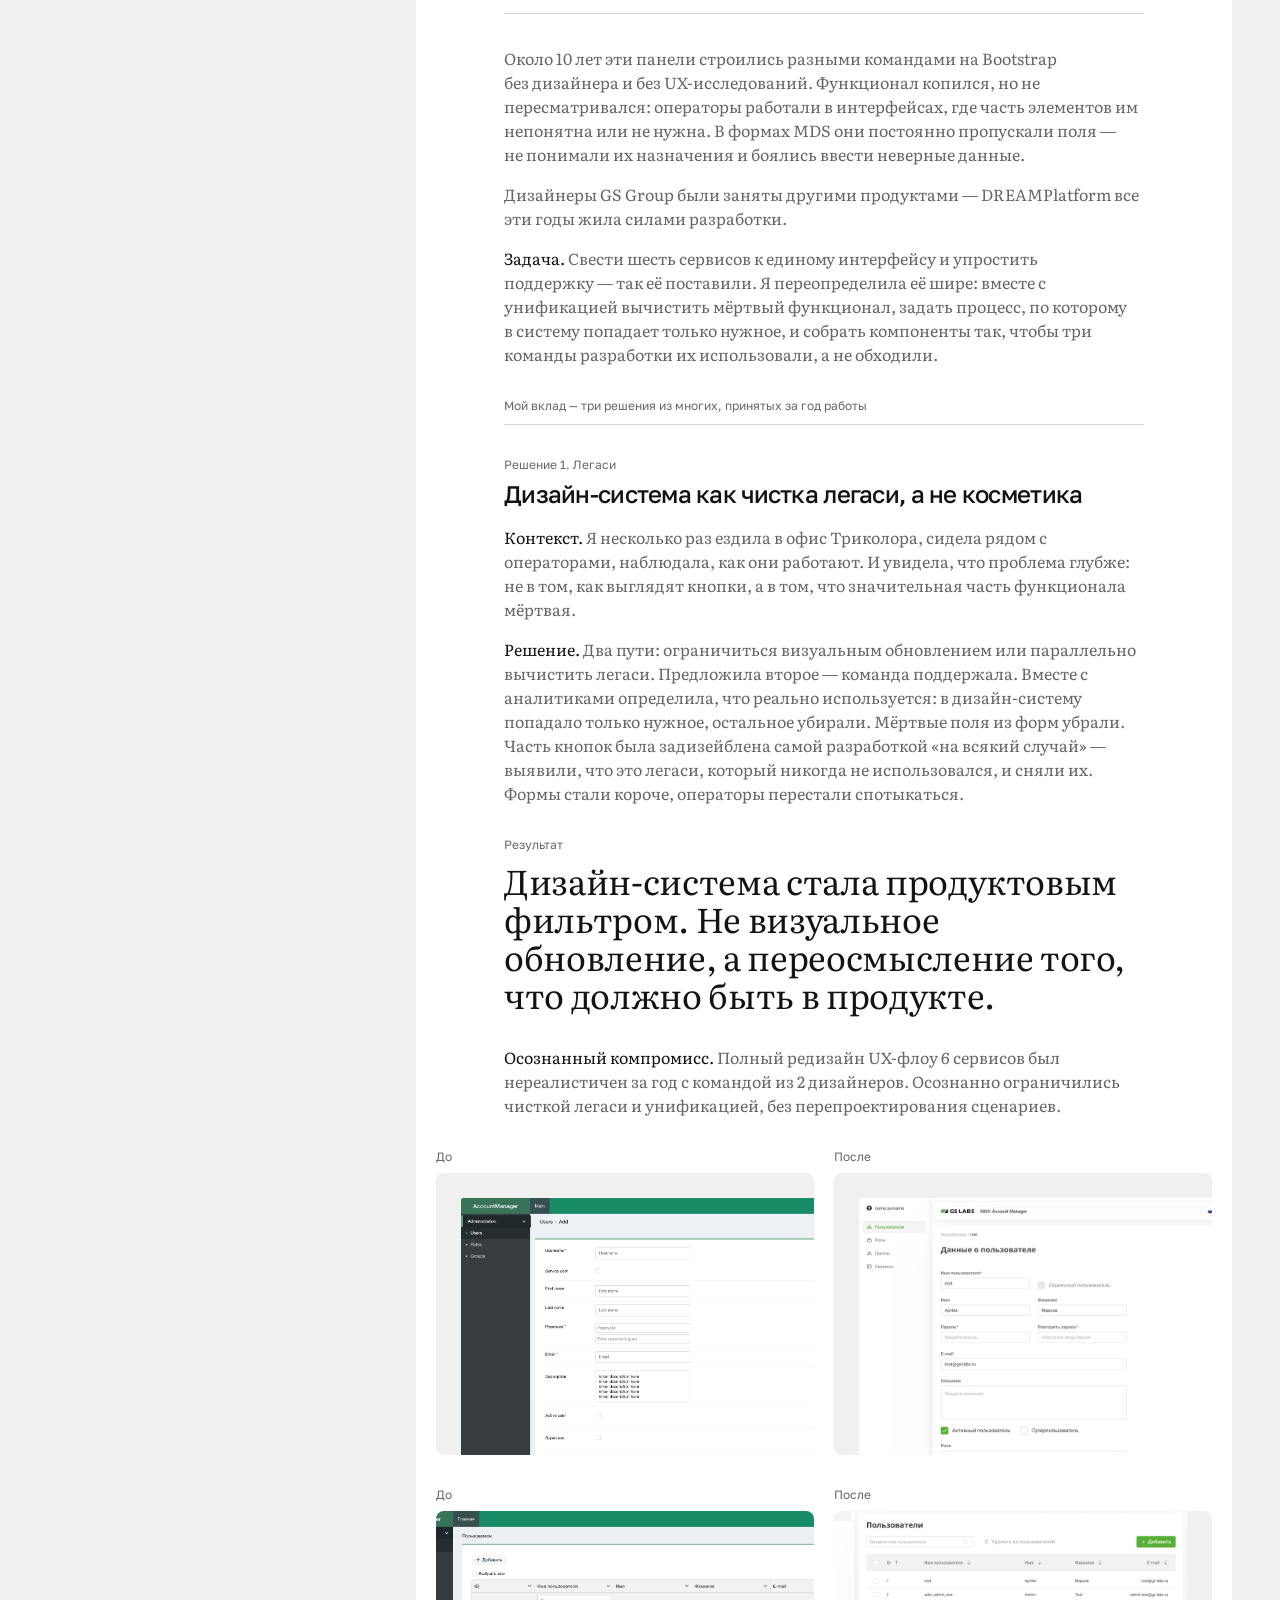
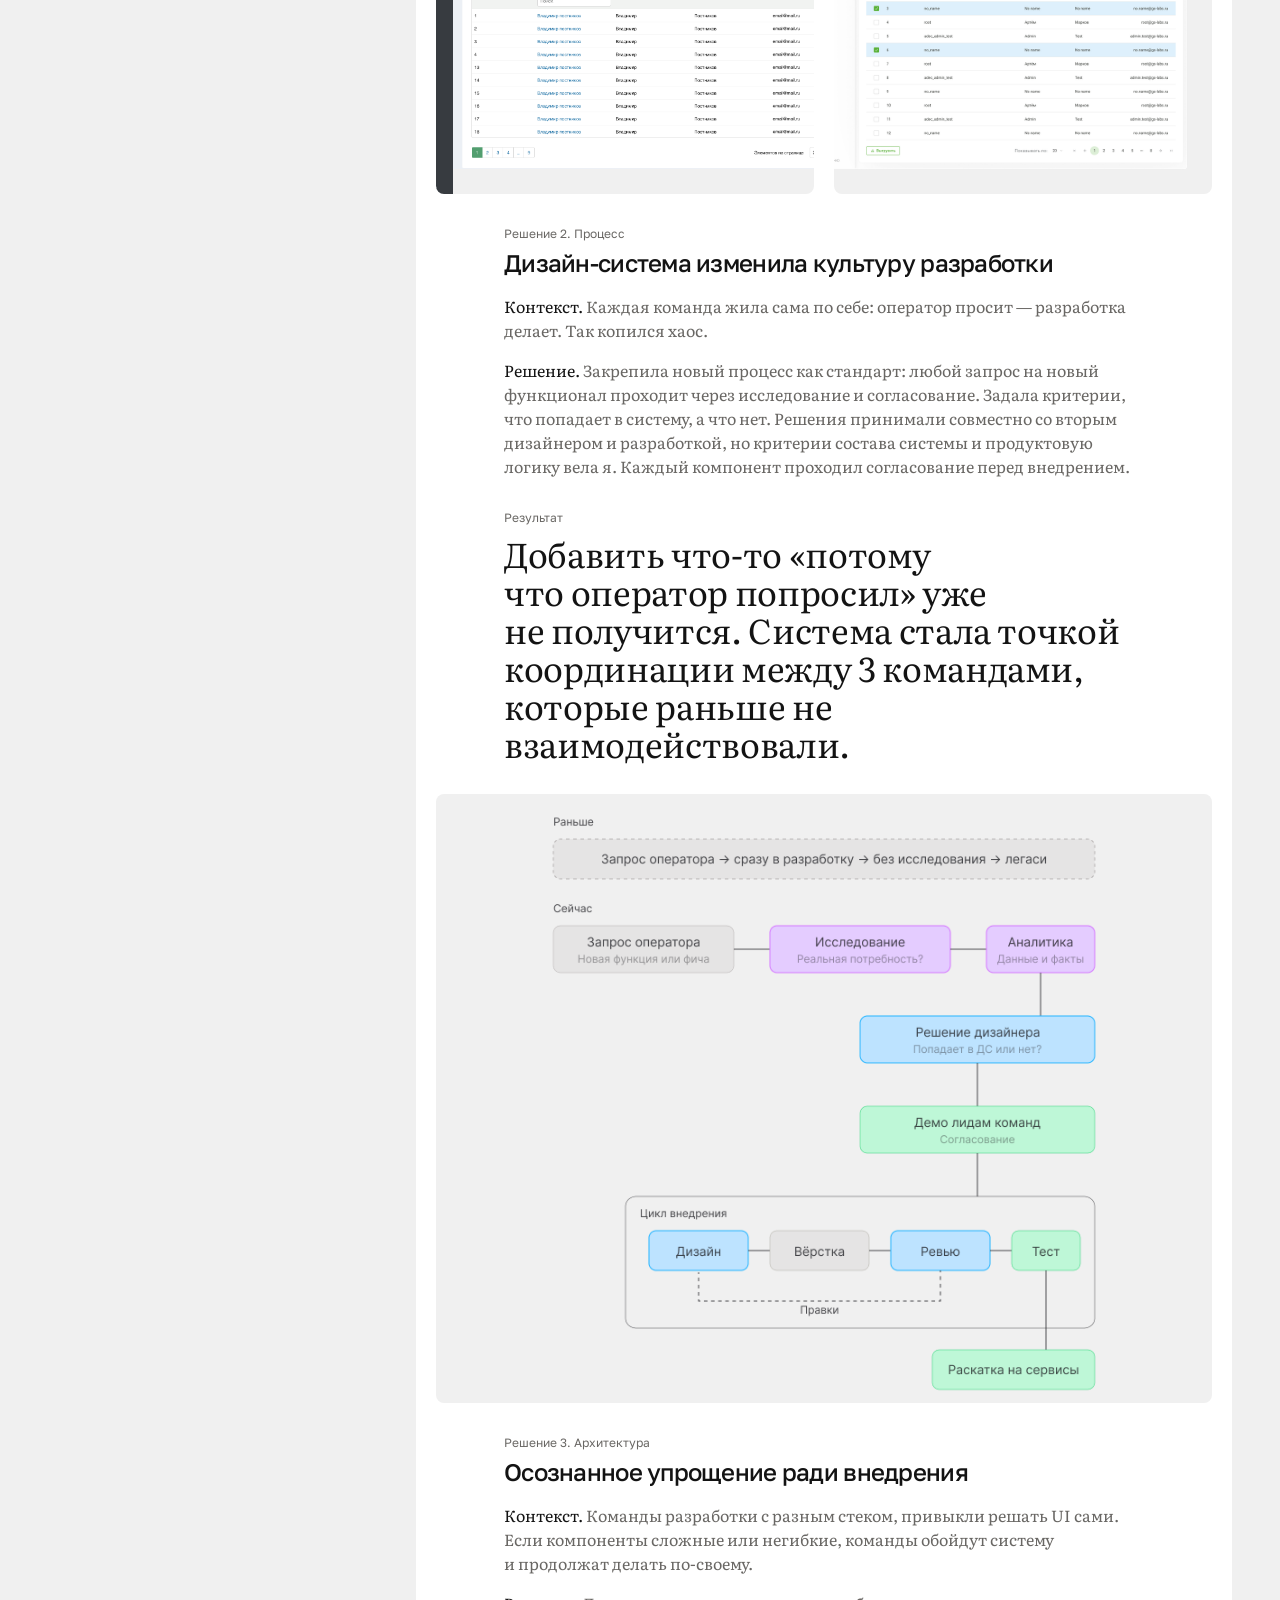
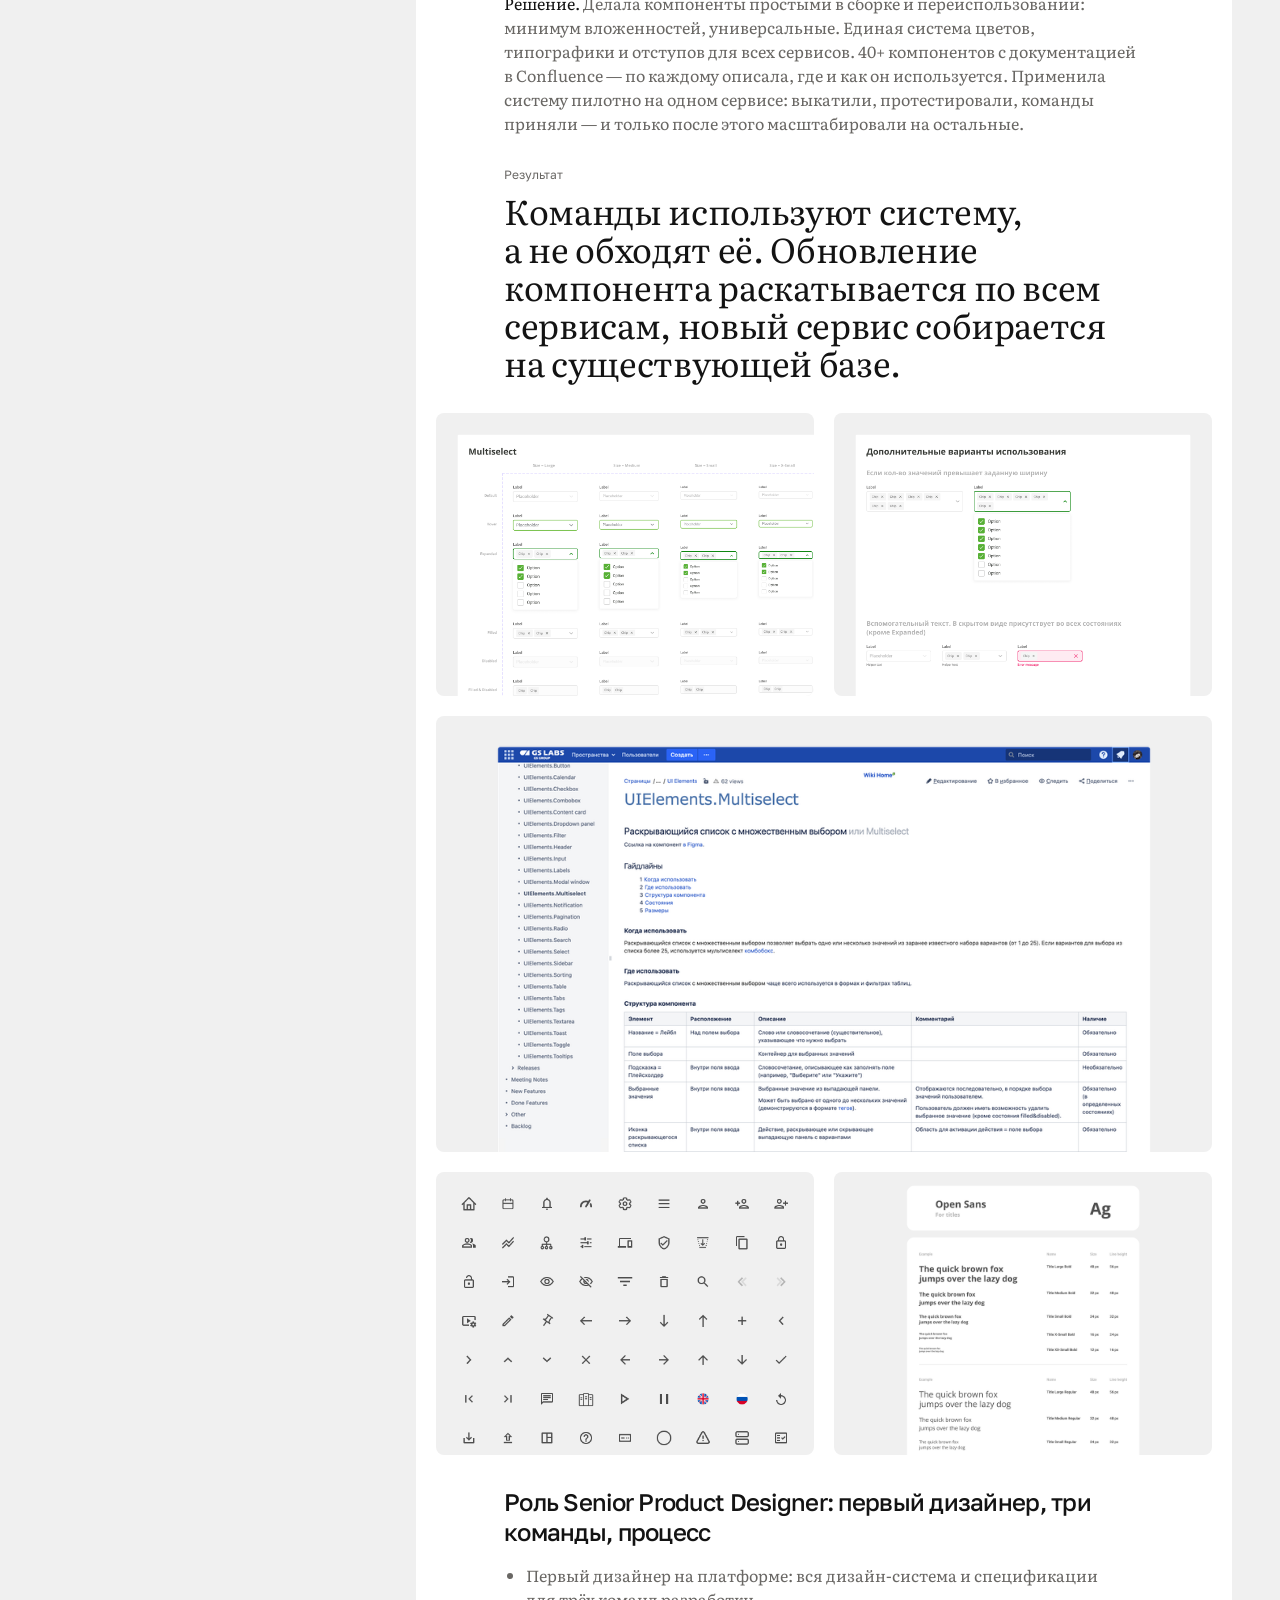
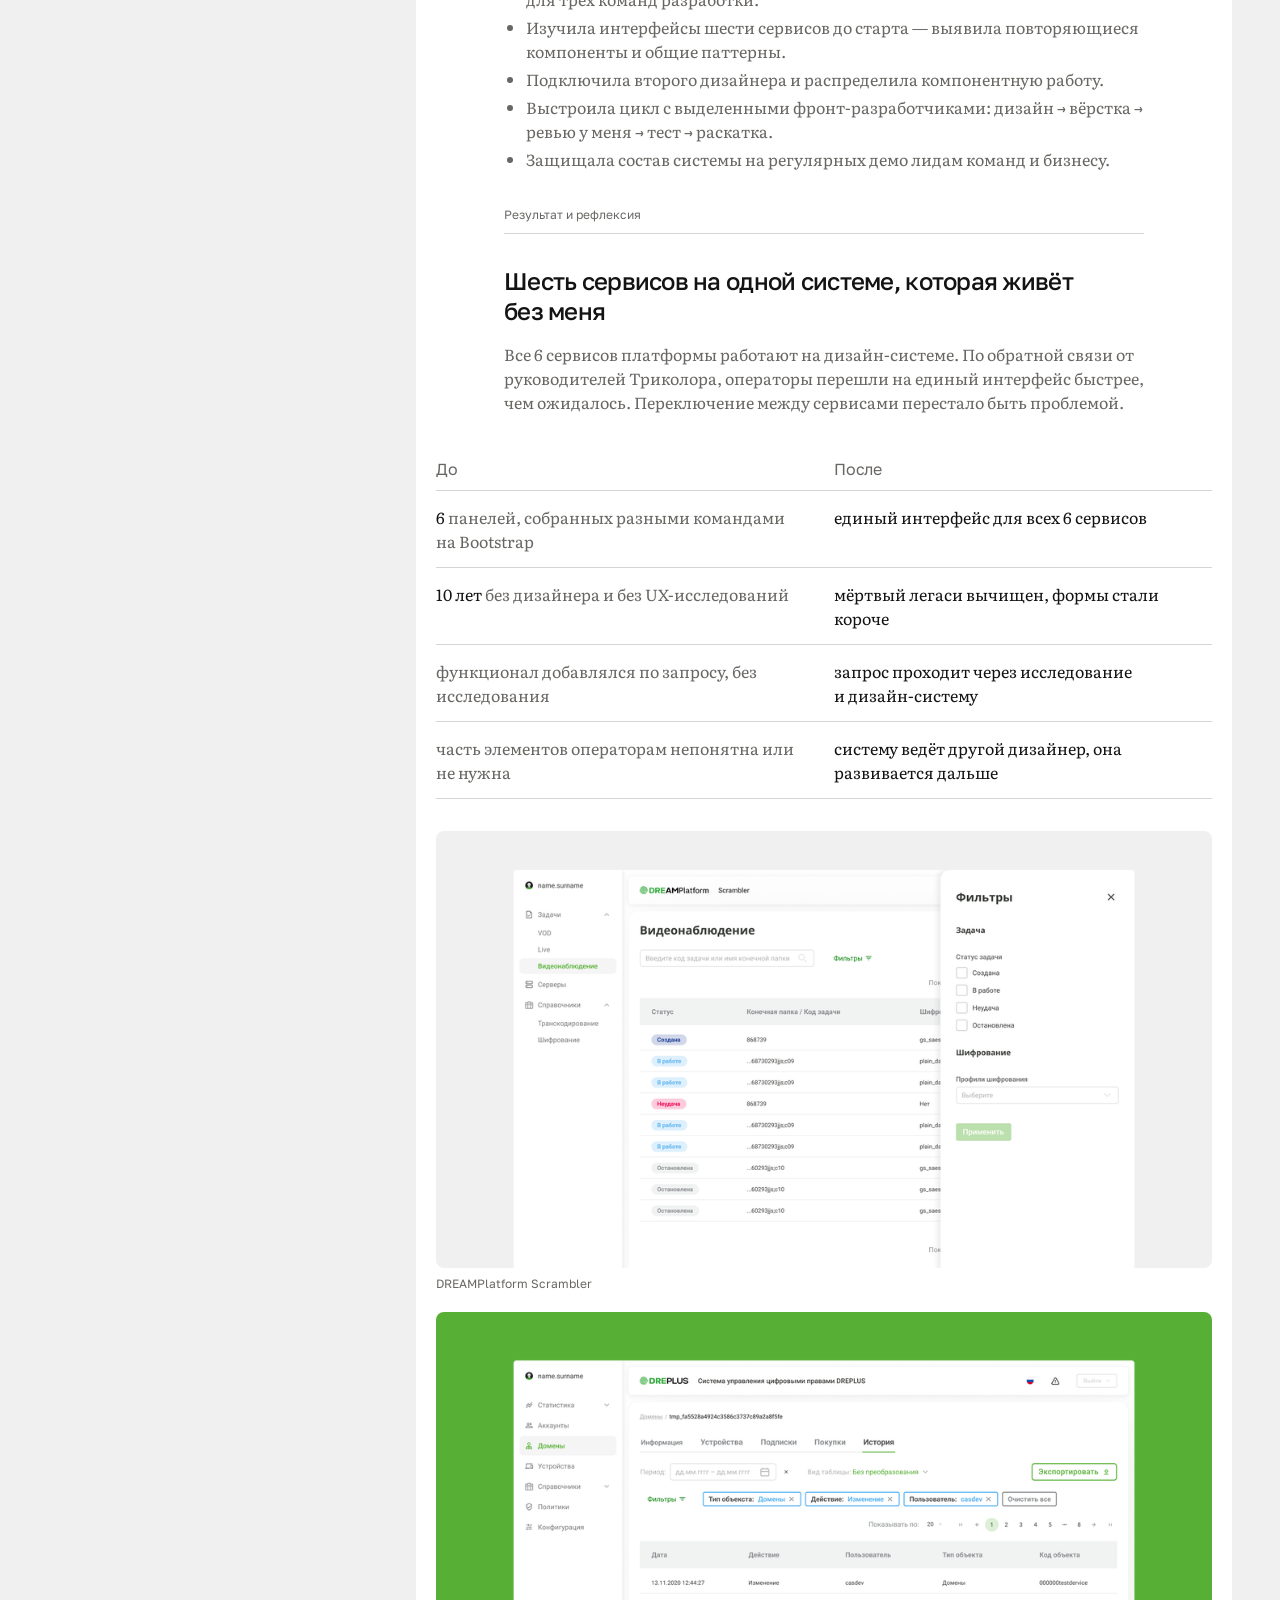
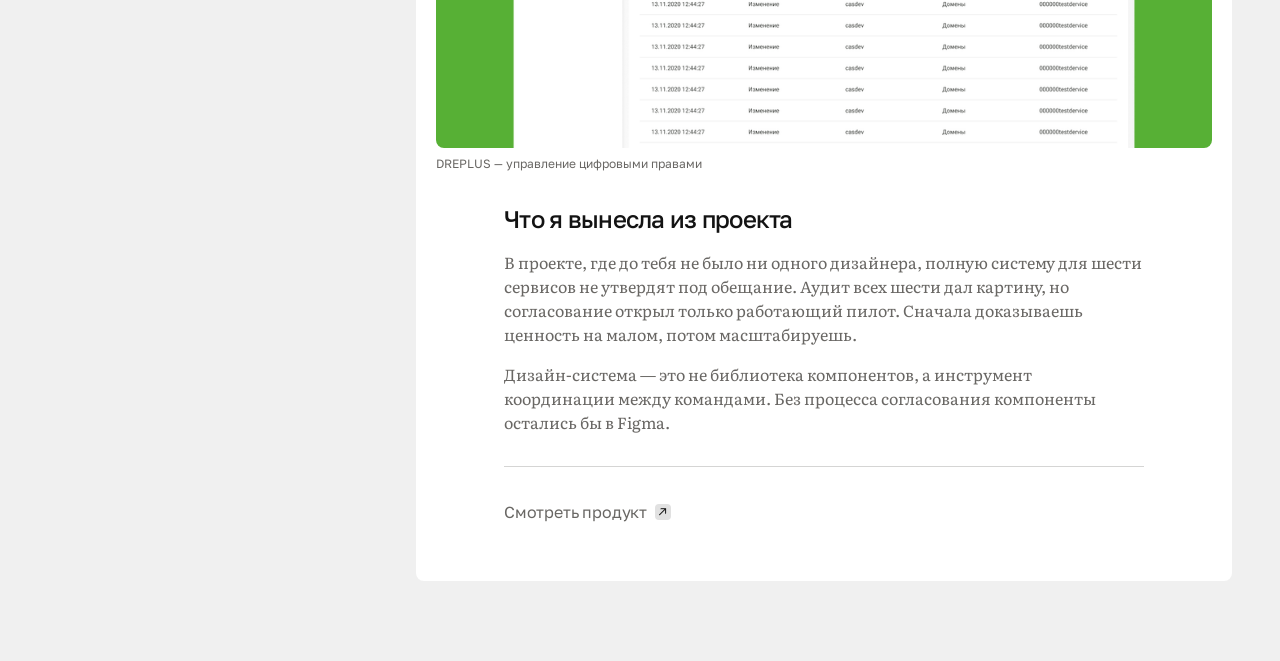
==== commit 1df5befa: "Второй экран: новый текст кейса и метрики; Real Deal пишем раздельно; 9 лет; правки текста Real Deal" ====
--- a/design-system.html
+++ b/design-system.html
@@ -1305,7 +1305,7 @@
 <div class="menu" id="menu">
   <nav class="menu__panel" aria-label="Меню">
     <div class="tree">
-      <a class="row row--flat" href="/realdeal" data-brand="realdeal"><span class="row__id"><span class="logo" aria-hidden="true"></span><span><span class="row__name">RealDeal</span><em>B2B SaaS <span class="sep">·</span> PropTech</em></span></span></a>
+      <a class="row row--flat" href="/realdeal" data-brand="realdeal"><span class="row__id"><span class="logo" aria-hidden="true"></span><span><span class="row__name">Real Deal</span><em>B2B SaaS <span class="sep">·</span> PropTech</em></span></span></a>
       <a class="row row--flat" href="/kino-i-tv" data-brand="kino-i-tv"><span class="row__id"><span class="logo" aria-hidden="true"></span><span><span class="row__name">Кино и ТВ</span><em>B2C <span class="sep">·</span> Streaming TV</em></span></span></a>
       <a class="row row--flat" href="/second-screen" data-brand="second-screen"><span class="row__id"><span class="logo" aria-hidden="true"></span><span><span class="row__name">Второй экран</span><em>B2C <span class="sep">·</span> TV &amp; Media</em></span></span></a>
       <a class="row row--flat" aria-current="page" href="/design-system" data-brand="design-system"><span class="row__id"><span class="logo" aria-hidden="true"></span><span><span class="row__name">DREAMPlatform</span><em>B2B SaaS <span class="sep">·</span> Design system</em></span></span></a>
@@ -1334,7 +1334,7 @@
     <div class="me">
       <span class="me__ava" aria-hidden="true"><img src="/img/avatar-120.jpg" width="40" height="40" alt=""></span>
       <p class="me__who"><a href="/">Задорожная Екатерина —<br>Senior Product Designer.</a></p>
-      <p class="me__span">8 лет в <b>B2B&nbsp;SaaS</b> и <b>B2C:</b> PropTech, <br class="br-m">Streaming&nbsp;TV, дизайн-системы.</p>
+      <p class="me__span">9 лет в <b>B2B&nbsp;SaaS</b> и <b>B2C:</b> PropTech, <br class="br-m">Streaming&nbsp;TV, дизайн-системы.</p>
       <p class="me__sum"><b>$7.5M</b> инвестиций и рост аудитории <br class="br-m"><b>100%&nbsp;YoY</b> — на продуктах, которые я&nbsp;вела.</p>
     </div>
 <!-- <</RAIL_HEAD>> -->
@@ -1342,7 +1342,7 @@
 <!-- <<CASE_TREE>> -->
     <nav class="tree" aria-label="Кейсы">
       <a class="all" href="/"><svg viewBox="0 0 12 12" aria-hidden="true" fill="currentColor"><circle cx="1.5" cy="1.5" r="1.1"/><circle cx="6" cy="1.5" r="1.1"/><circle cx="10.5" cy="1.5" r="1.1"/><circle cx="1.5" cy="6" r="1.1"/><circle cx="6" cy="6" r="1.1"/><circle cx="10.5" cy="6" r="1.1"/><circle cx="1.5" cy="10.5" r="1.1"/><circle cx="6" cy="10.5" r="1.1"/><circle cx="10.5" cy="10.5" r="1.1"/></svg>Все</a>
-      <a class="row row--flat" href="/realdeal" data-brand="realdeal"><span class="row__id"><span class="logo" aria-hidden="true"></span><span><span class="row__name">RealDeal</span><em>B2B SaaS <span class="sep">·</span> PropTech</em></span></span></a>
+      <a class="row row--flat" href="/realdeal" data-brand="realdeal"><span class="row__id"><span class="logo" aria-hidden="true"></span><span><span class="row__name">Real Deal</span><em>B2B SaaS <span class="sep">·</span> PropTech</em></span></span></a>
       <a class="row row--flat" href="/kino-i-tv" data-brand="kino-i-tv"><span class="row__id"><span class="logo" aria-hidden="true"></span><span><span class="row__name">Кино и ТВ</span><em>B2C <span class="sep">·</span> Streaming TV</em></span></span></a>
       <a class="row row--flat" href="/second-screen" data-brand="second-screen"><span class="row__id"><span class="logo" aria-hidden="true"></span><span><span class="row__name">Второй экран</span><em>B2C <span class="sep">·</span> TV &amp; Media</em></span></span></a>
       <div class="row row--open" data-brand="design-system" aria-current="page">
@@ -1613,7 +1613,7 @@
     <nav class="more" aria-label="Другие кейсы">
       <p class="more__t">Другие кейсы</p>
       <div class="tree">
-        <a class="row row--flat" href="/realdeal" data-brand="realdeal"><span class="row__id"><span class="logo" aria-hidden="true"></span><span><span class="row__name">RealDeal</span><em>B2B SaaS <span class="sep">·</span> PropTech</em></span></span></a>
+        <a class="row row--flat" href="/realdeal" data-brand="realdeal"><span class="row__id"><span class="logo" aria-hidden="true"></span><span><span class="row__name">Real Deal</span><em>B2B SaaS <span class="sep">·</span> PropTech</em></span></span></a>
         <a class="row row--flat" href="/kino-i-tv" data-brand="kino-i-tv"><span class="row__id"><span class="logo" aria-hidden="true"></span><span><span class="row__name">Кино и ТВ</span><em>B2C <span class="sep">·</span> Streaming TV</em></span></span></a>
         <a class="row row--flat" href="/second-screen" data-brand="second-screen"><span class="row__id"><span class="logo" aria-hidden="true"></span><span><span class="row__name">Второй экран</span><em>B2C <span class="sep">·</span> TV &amp; Media</em></span></span></a>
         <div class="row row--flat row--soon" data-brand="smart-home" aria-disabled="true"><span class="row__id"><span class="logo" aria-hidden="true"></span><span><span class="row__name">Умный дом</span><em>B2C <span class="sep">·</span> TV</em></span></span></div>
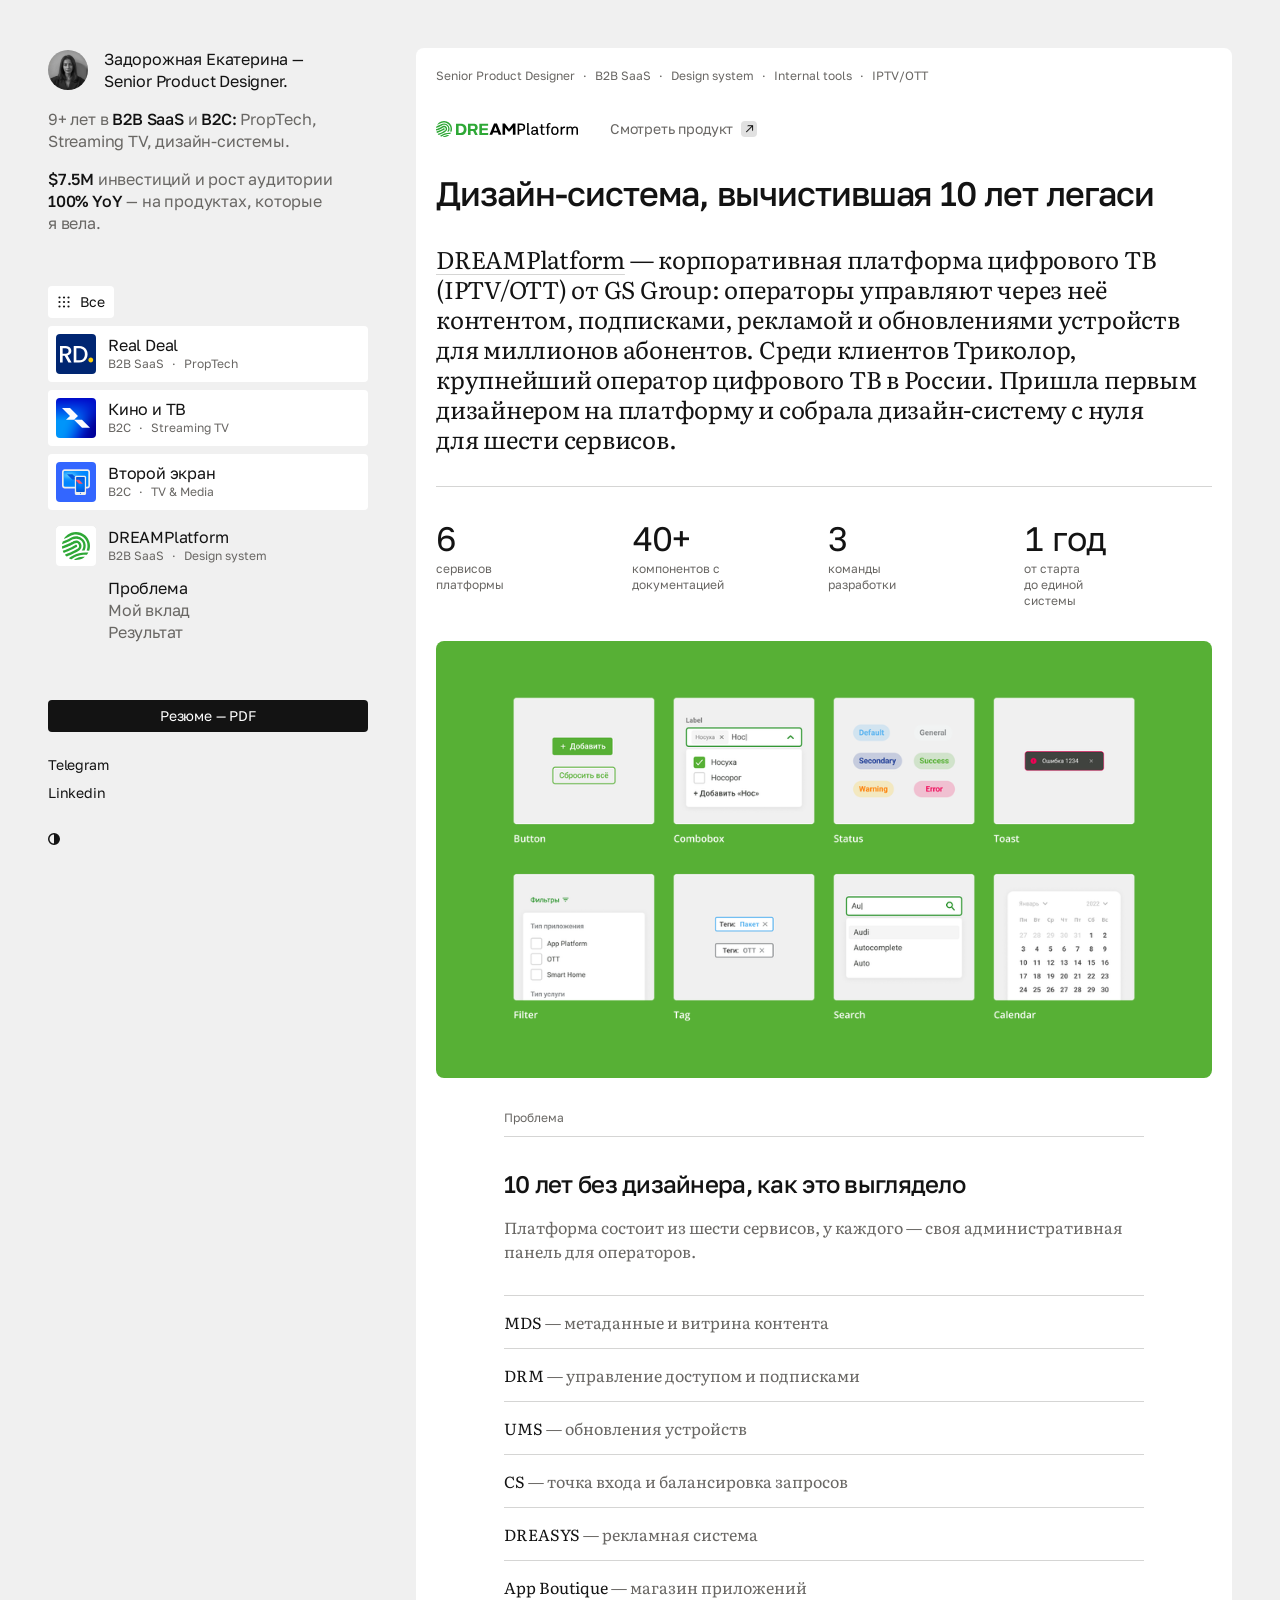
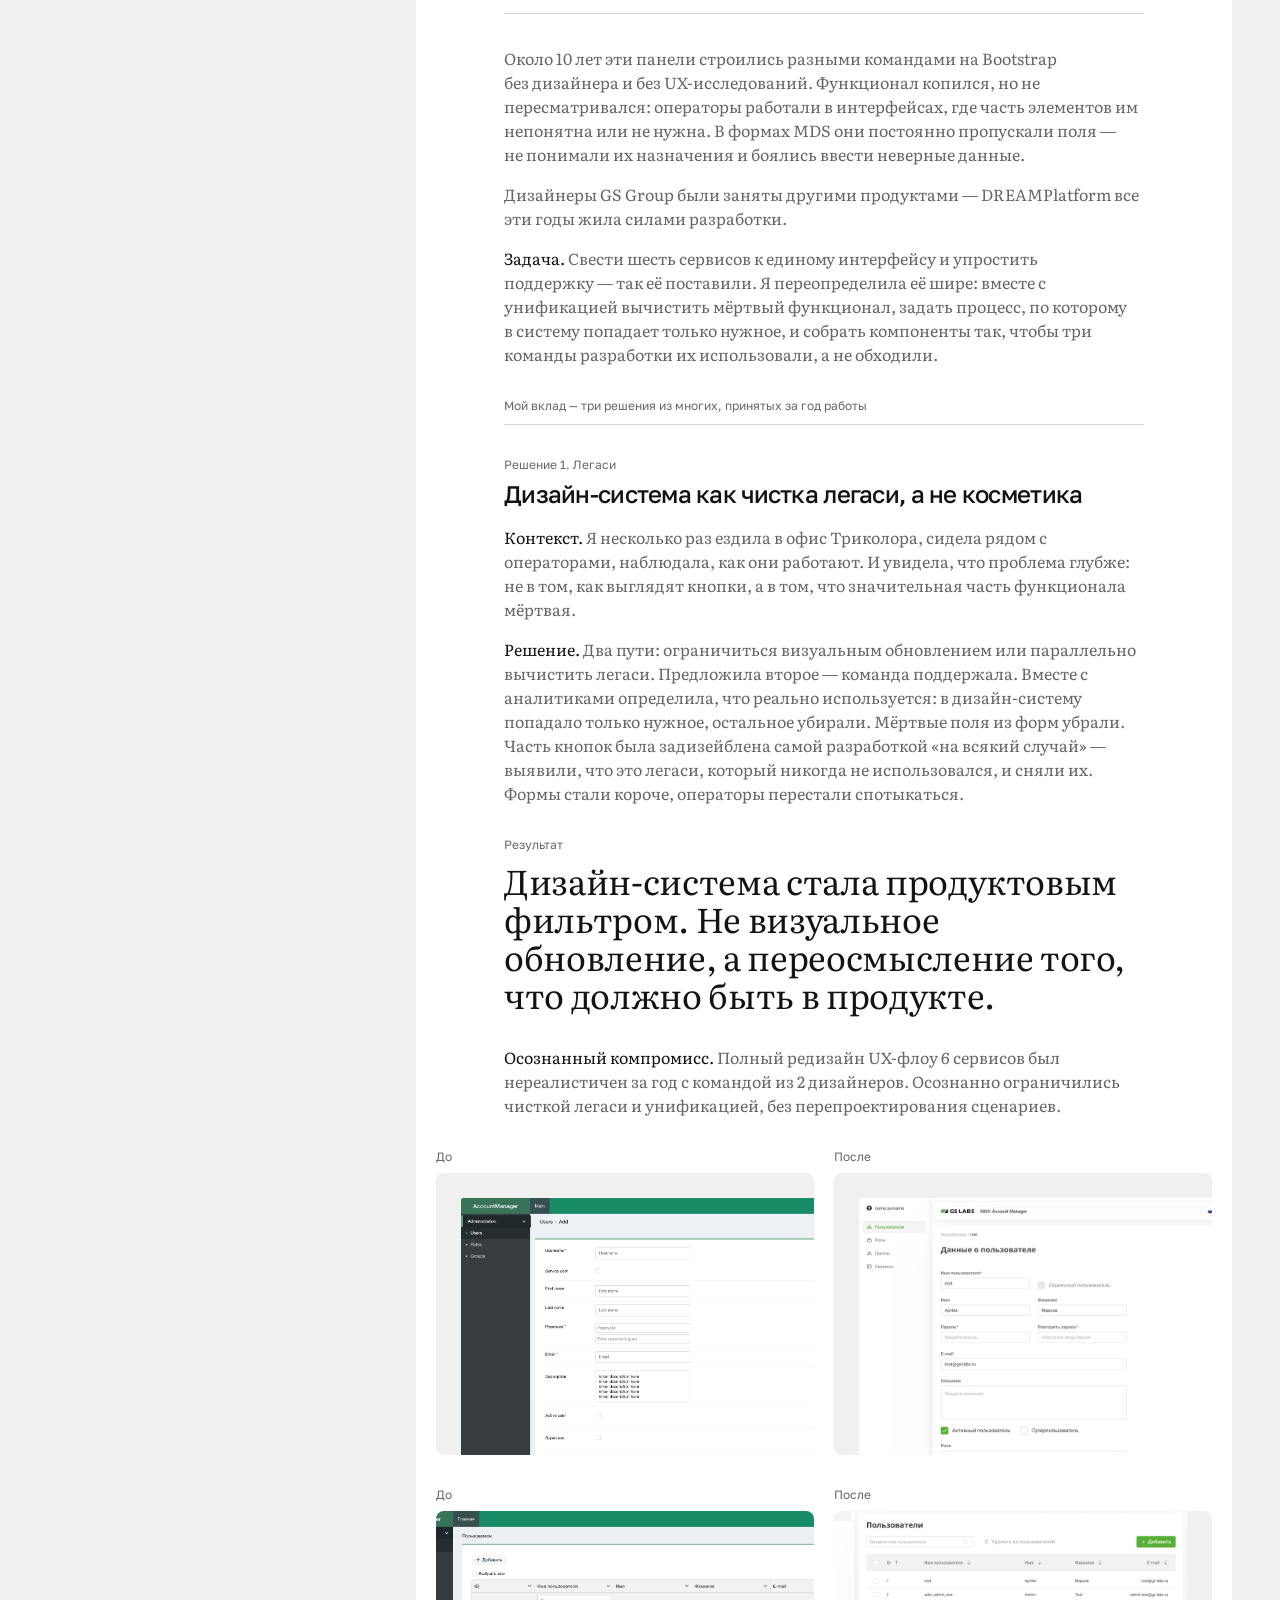
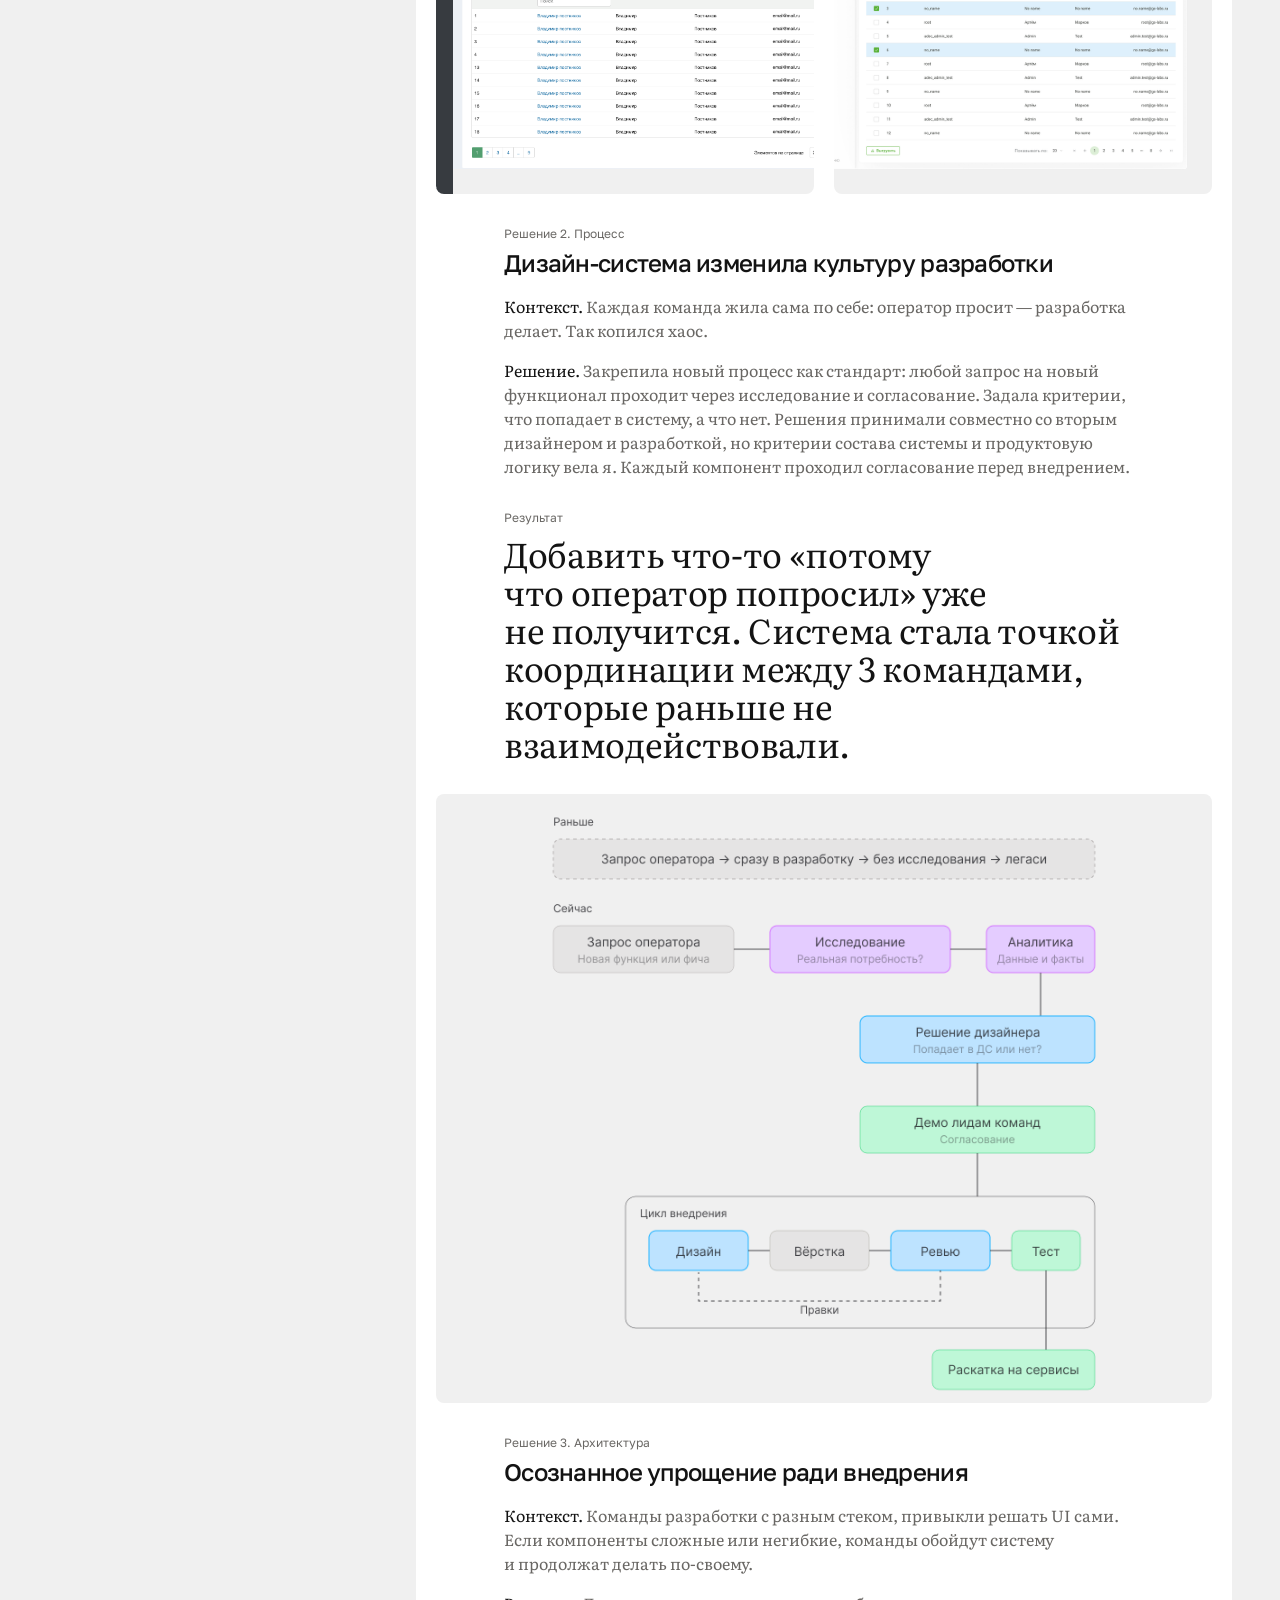
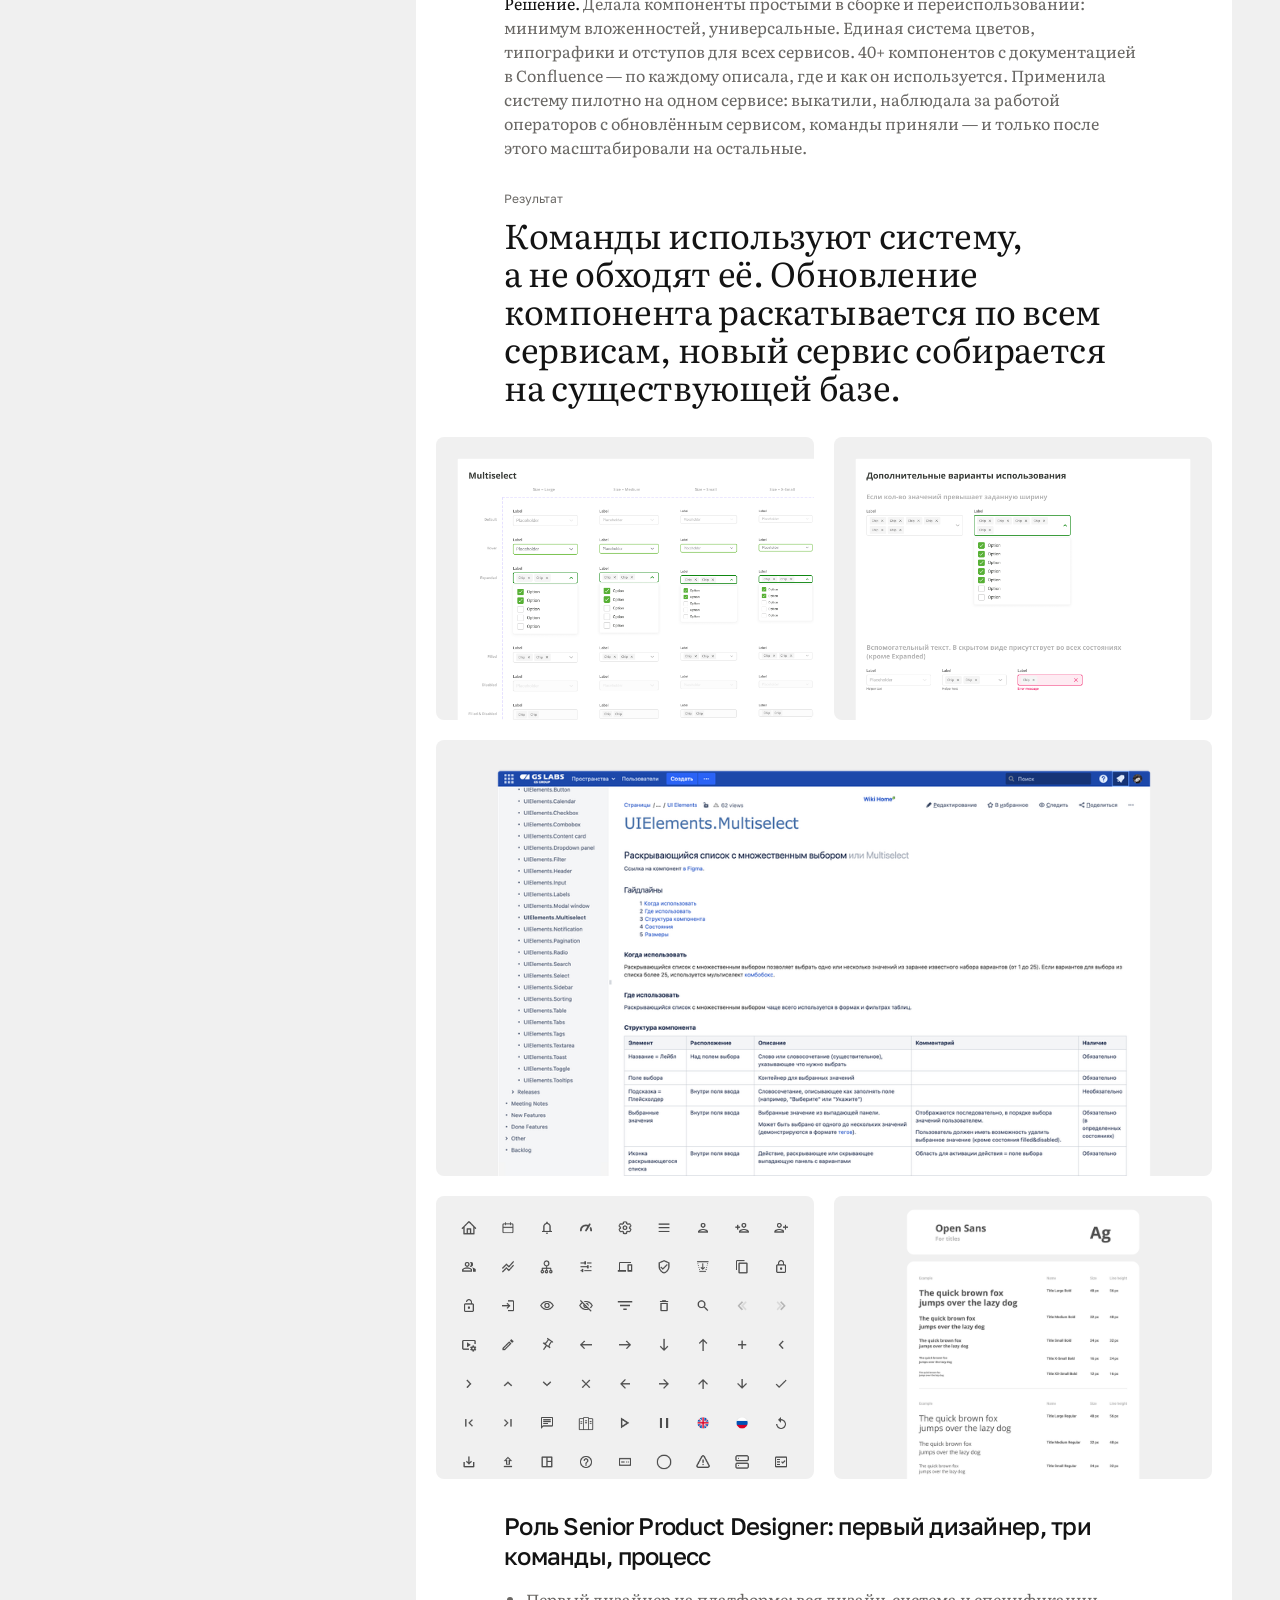
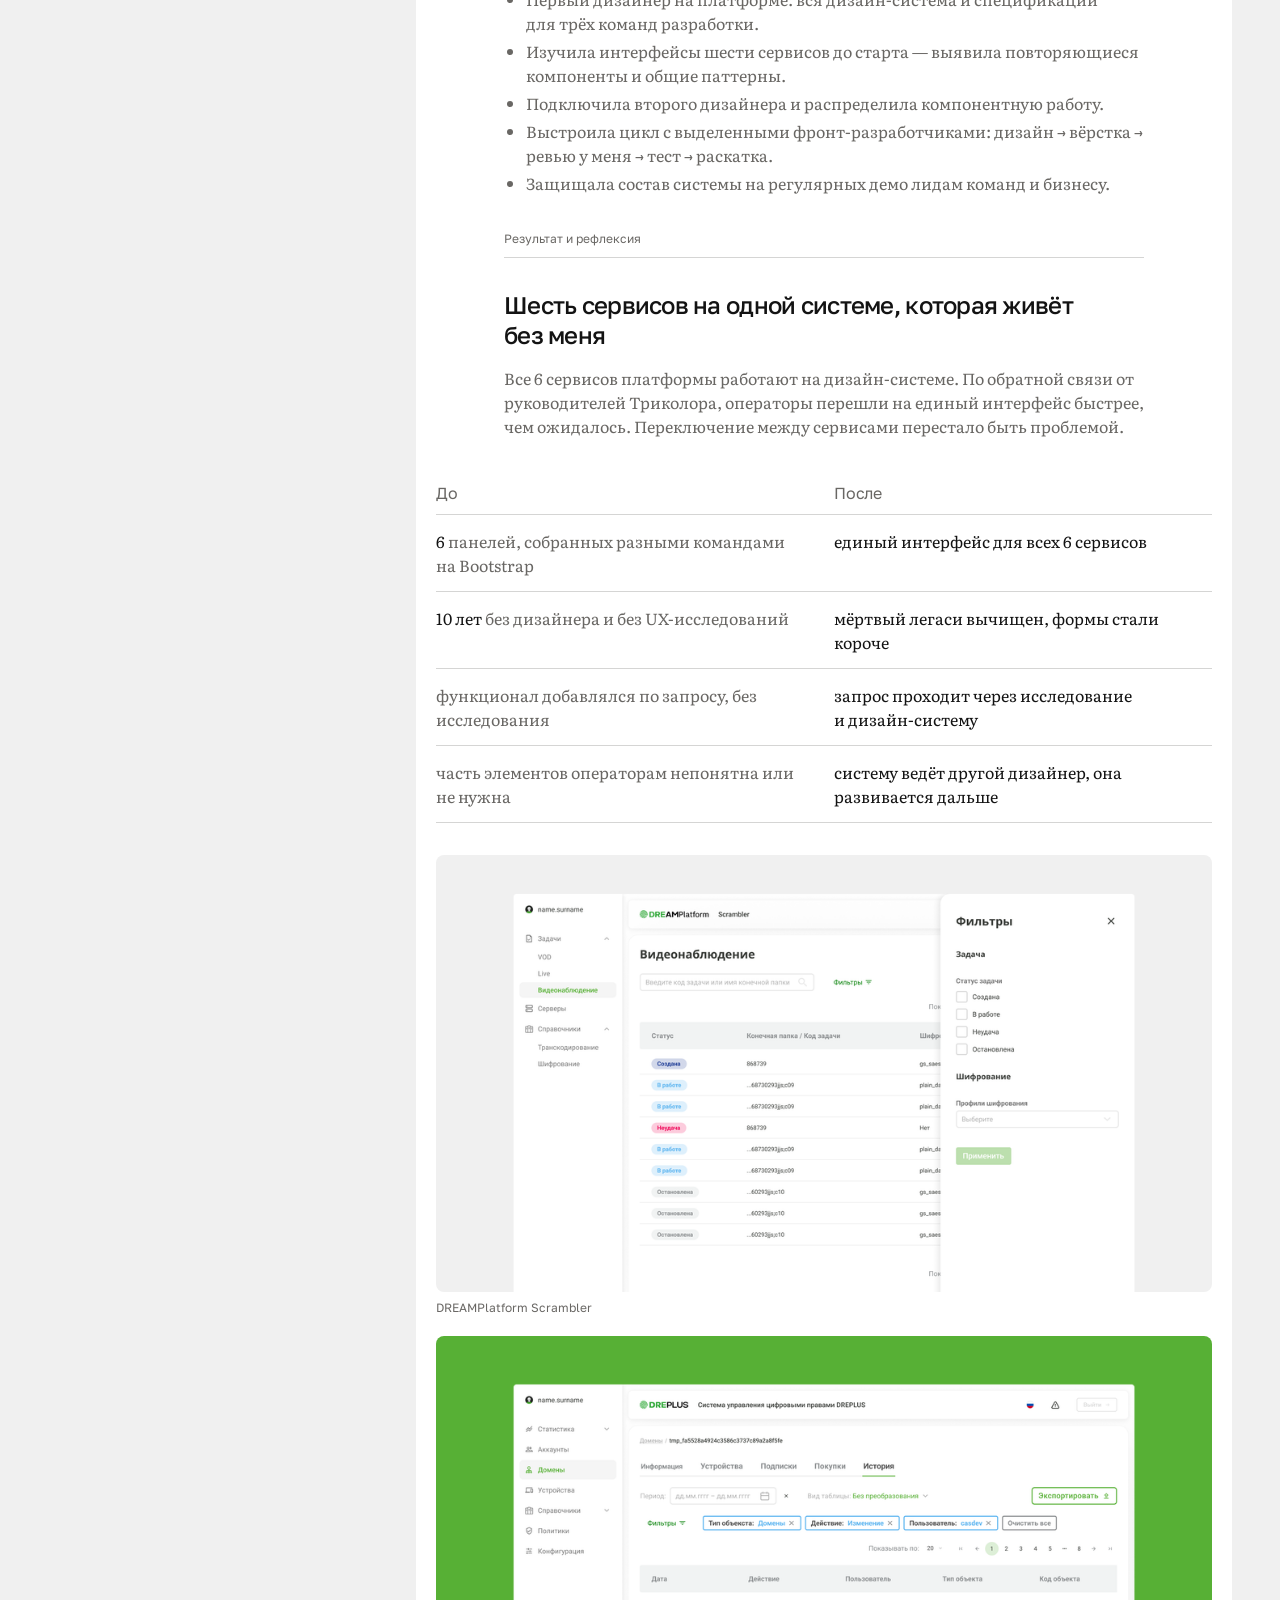
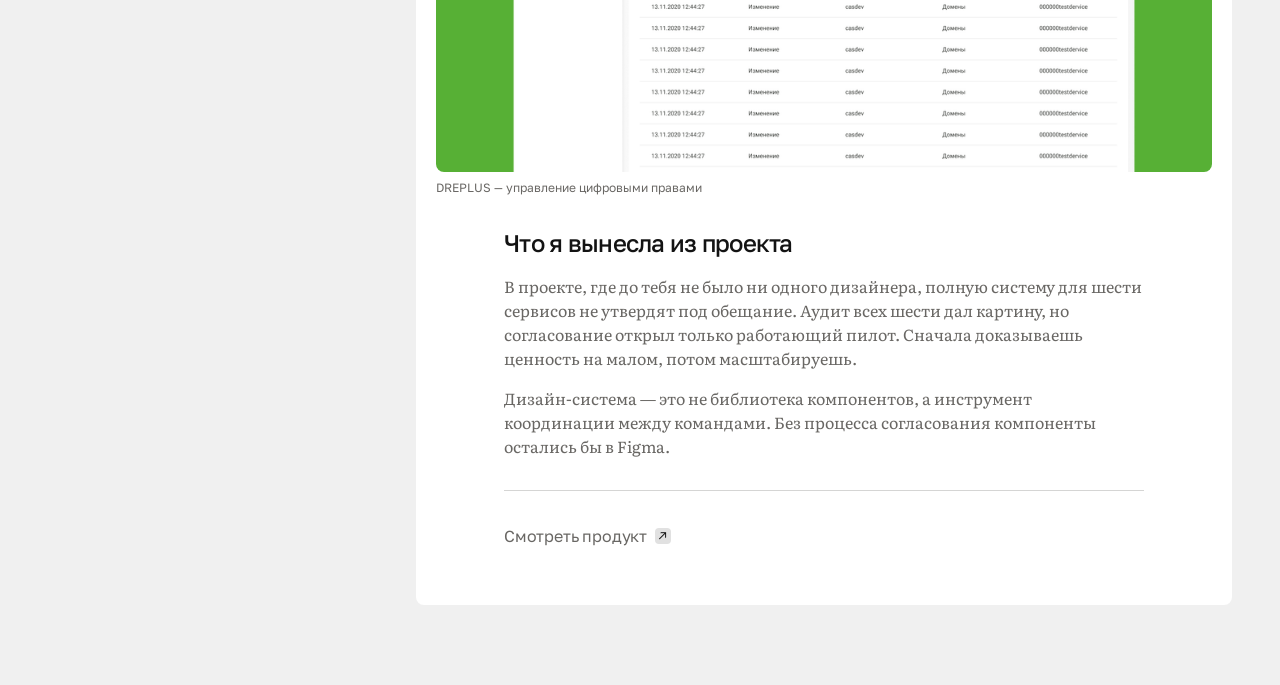
==== commit bff5d56f: "Дизайн-система: пилот с наблюдением за операторами; og-тексты (9+ лет, Демо + MVP, 12 млн); иконка т" ====
--- a/design-system.html
+++ b/design-system.html
@@ -339,9 +339,9 @@
   display: inline-flex; gap: 6px; align-items: center; width: fit-content; min-height: 26px; min-width: 26px;   /* без подписи цель касания не меньше 26×26 */
   padding: 0; border: 0; background: none; cursor: pointer; font: inherit;
   font-size: 14px; line-height: 16px; letter-spacing: -.012em;
-  color: var(--text-secondary); transition: color .18s ease-out;
-}
-.prefs__theme:hover{ color: var(--text-primary); }
+  color: var(--text-primary); transition: color .18s ease-out;   /* как ссылки контактов: чернила, на наведение — приглушённый */
+}
+.prefs__theme:hover{ color: var(--text-secondary); }
 .prefs__theme:focus-visible{ outline: 2px solid var(--text-primary); outline-offset: 3px; border-radius: var(--radius-4); }
 .prefs__theme svg{ width: 12px; height: 12px; flex: none; transition: transform .18s ease-out; }
 :root[data-theme="dark"] .prefs__theme svg{ transform: rotate(180deg); }
@@ -1334,7 +1334,7 @@
     <div class="me">
       <span class="me__ava" aria-hidden="true"><img src="/img/avatar-120.jpg" width="40" height="40" alt=""></span>
       <p class="me__who"><a href="/">Задорожная Екатерина —<br>Senior Product Designer.</a></p>
-      <p class="me__span">9 лет в <b>B2B&nbsp;SaaS</b> и <b>B2C:</b> PropTech, <br class="br-m">Streaming&nbsp;TV, дизайн-системы.</p>
+      <p class="me__span">9+ лет в <b>B2B&nbsp;SaaS</b> и <b>B2C:</b> PropTech, <br class="br-m">Streaming&nbsp;TV, дизайн-системы.</p>
       <p class="me__sum"><b>$7.5M</b> инвестиций и рост аудитории <br class="br-m"><b>100%&nbsp;YoY</b> — на продуктах, которые я&nbsp;вела.</p>
     </div>
 <!-- <</RAIL_HEAD>> -->
@@ -1507,7 +1507,7 @@
       <p class="tag">Решение 3. Архитектура</p>
       <h3>Осознанное упрощение ради внедрения</h3>
       <p class="t"><b>Контекст.</b> Команды разработки с разным стеком, привыкли решать UI сами. Если компоненты сложные или негибкие, команды обойдут систему и продолжат делать по-своему.</p>
-      <p class="t"><b>Решение.</b> Делала компоненты простыми в сборке и переиспользовании: минимум вложенностей, универсальные. Единая система цветов, типографики и отступов для всех сервисов. 40+ компонентов с документацией в Confluence — по каждому описала, где и как он используется. Применила систему пилотно на одном сервисе: выкатили, протестировали, команды приняли — и только после этого масштабировали на остальные.</p>
+      <p class="t"><b>Решение.</b> Делала компоненты простыми в сборке и переиспользовании: минимум вложенностей, универсальные. Единая система цветов, типографики и отступов для всех сервисов. 40+ компонентов с документацией в Confluence — по каждому описала, где и как он используется. Применила систему пилотно на одном сервисе: выкатили, наблюдала за работой операторов с обновлённым сервисом, команды приняли — и только после этого масштабировали на остальные.</p>
       <p class="res"><b>Результат</b><span>Команды используют систему, а не обходят её. Обновление компонента раскатывается по всем сервисам, новый сервис собирается на существующей базе.</span></p>
 
       <!-- Главное доказательство первым: один компонент сквозняком, от
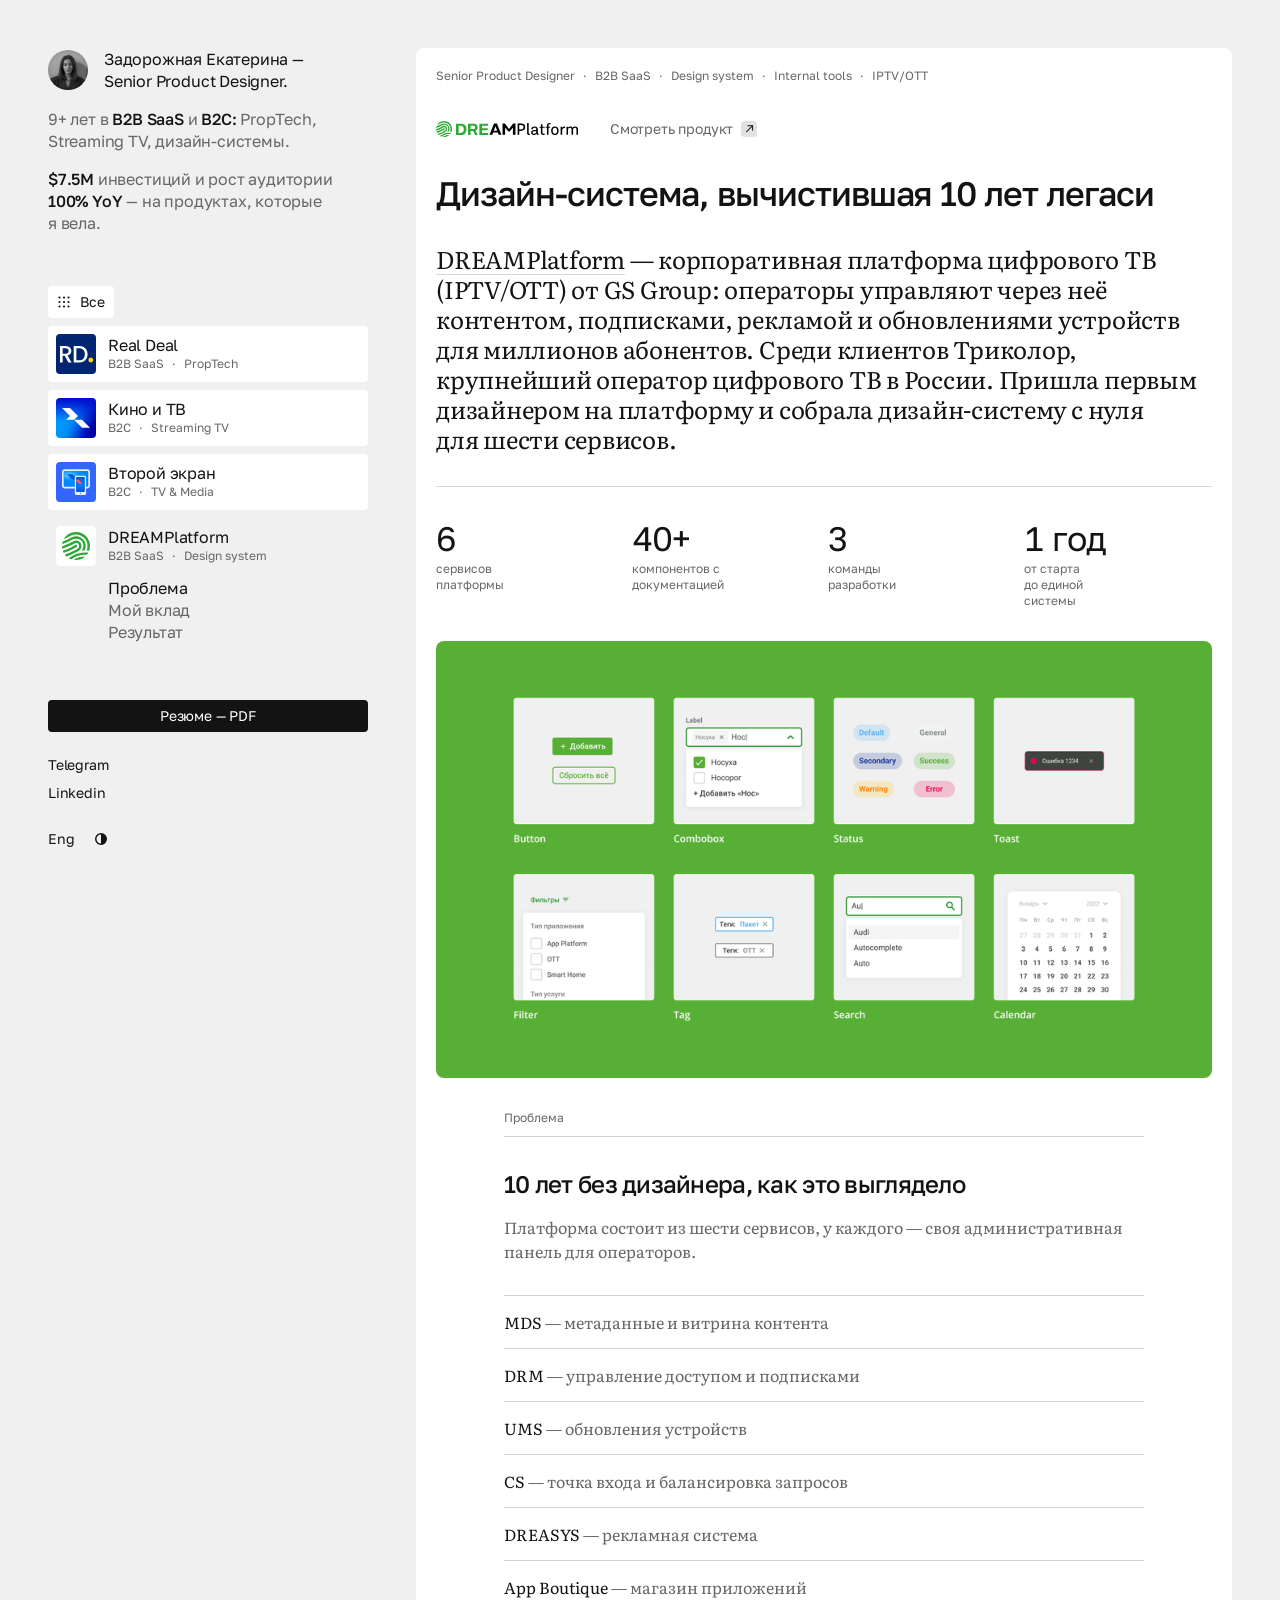
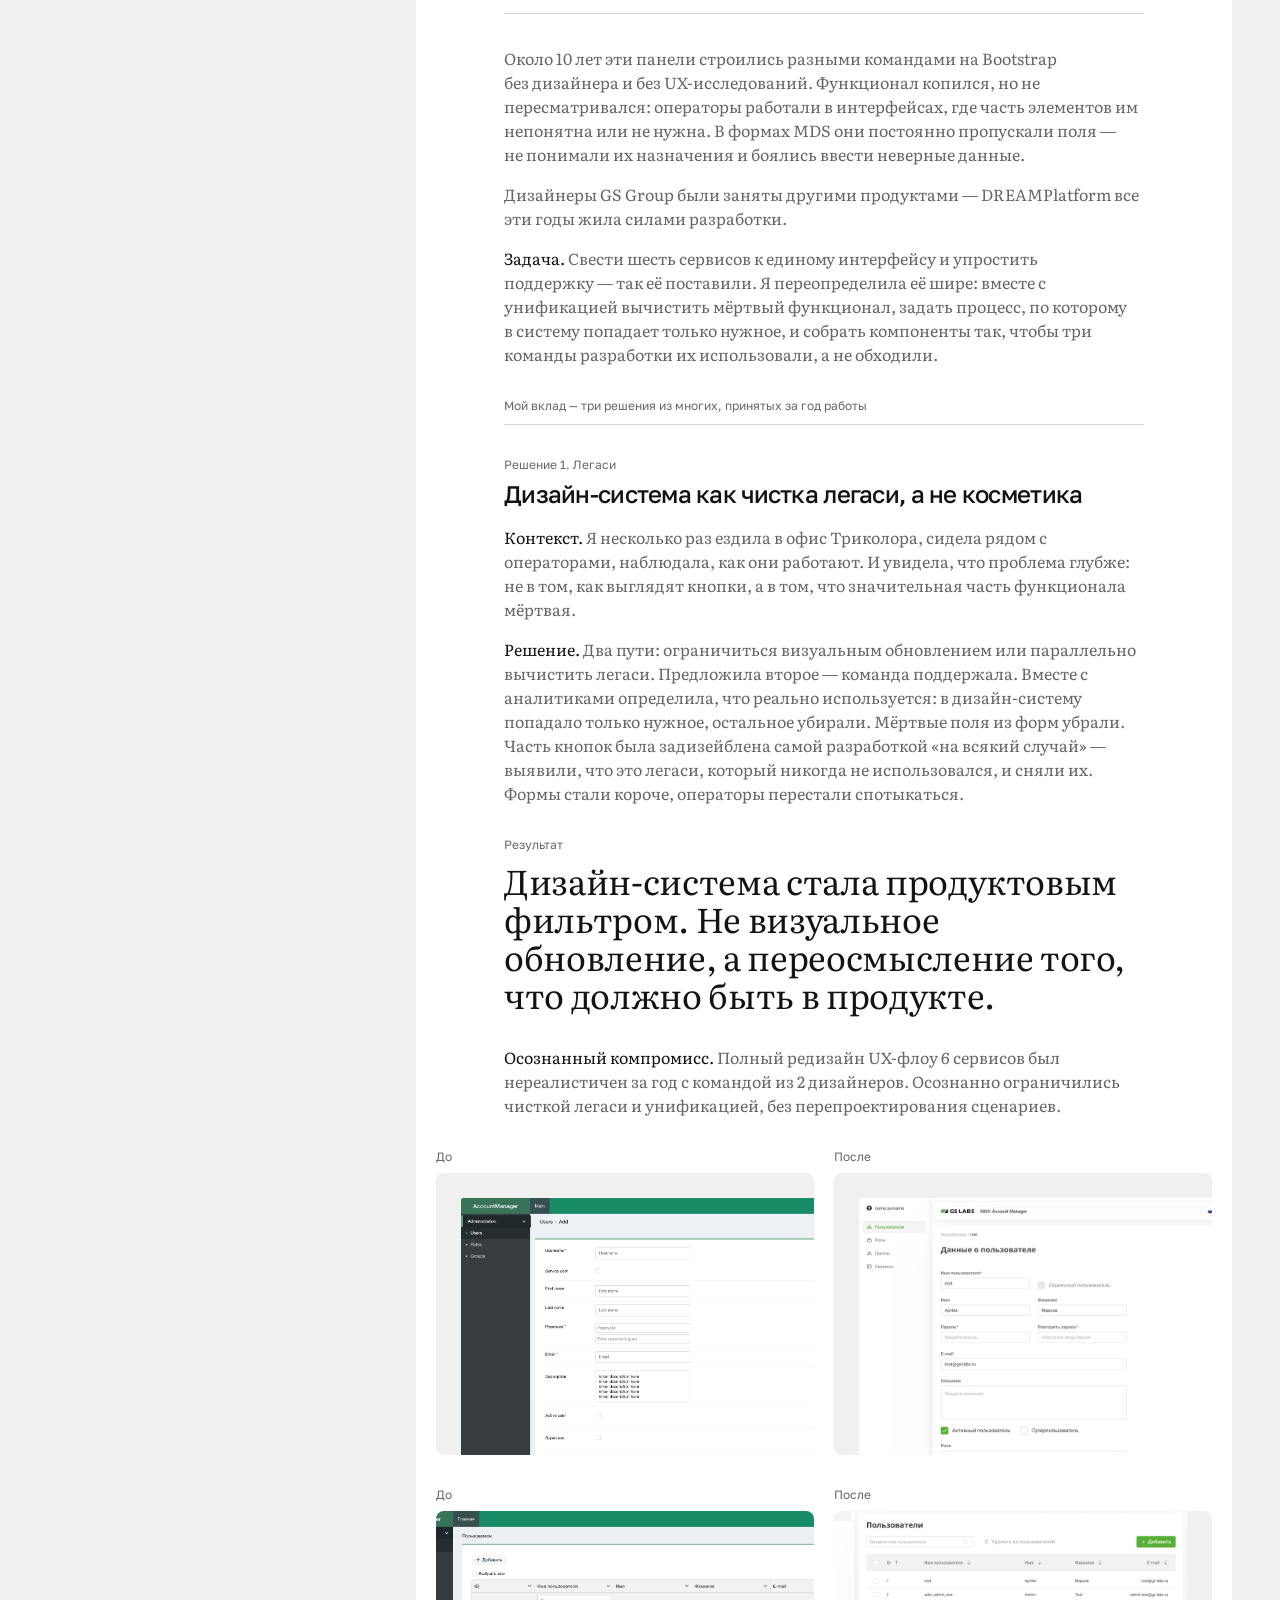
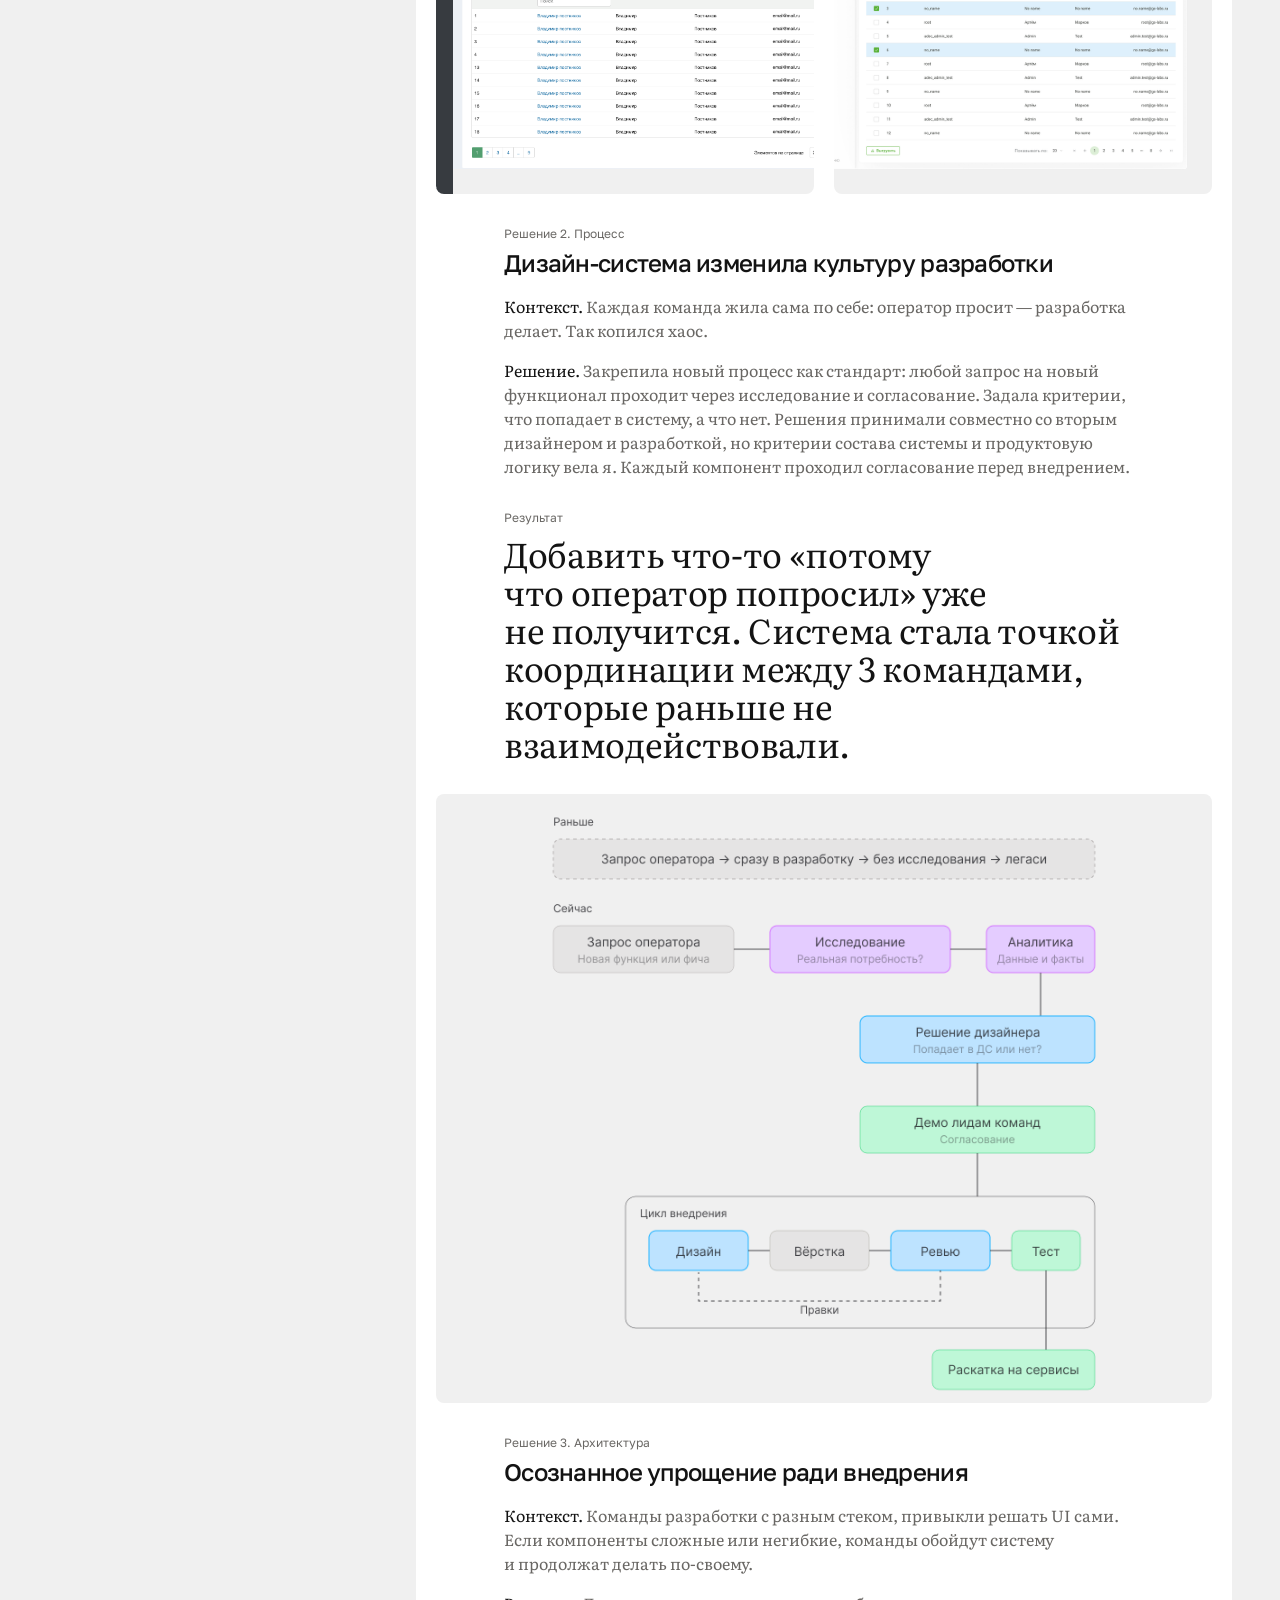
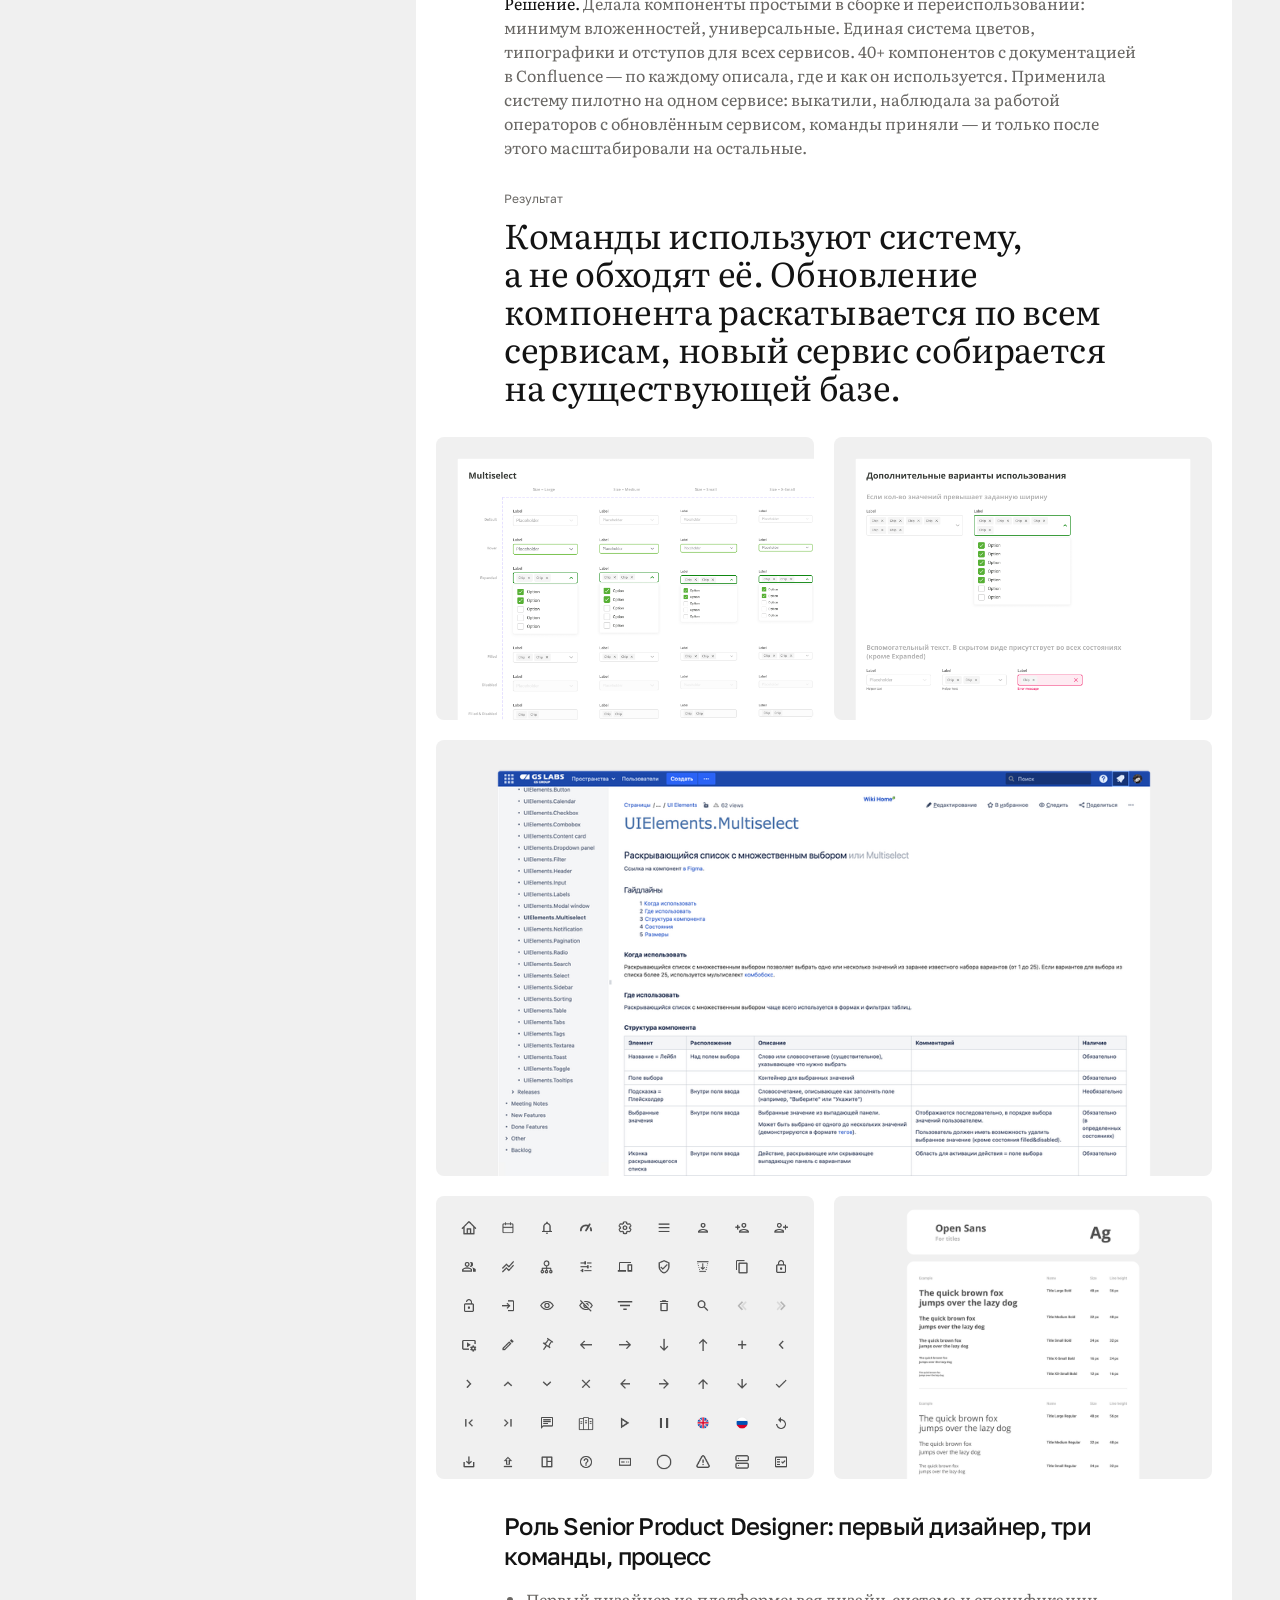
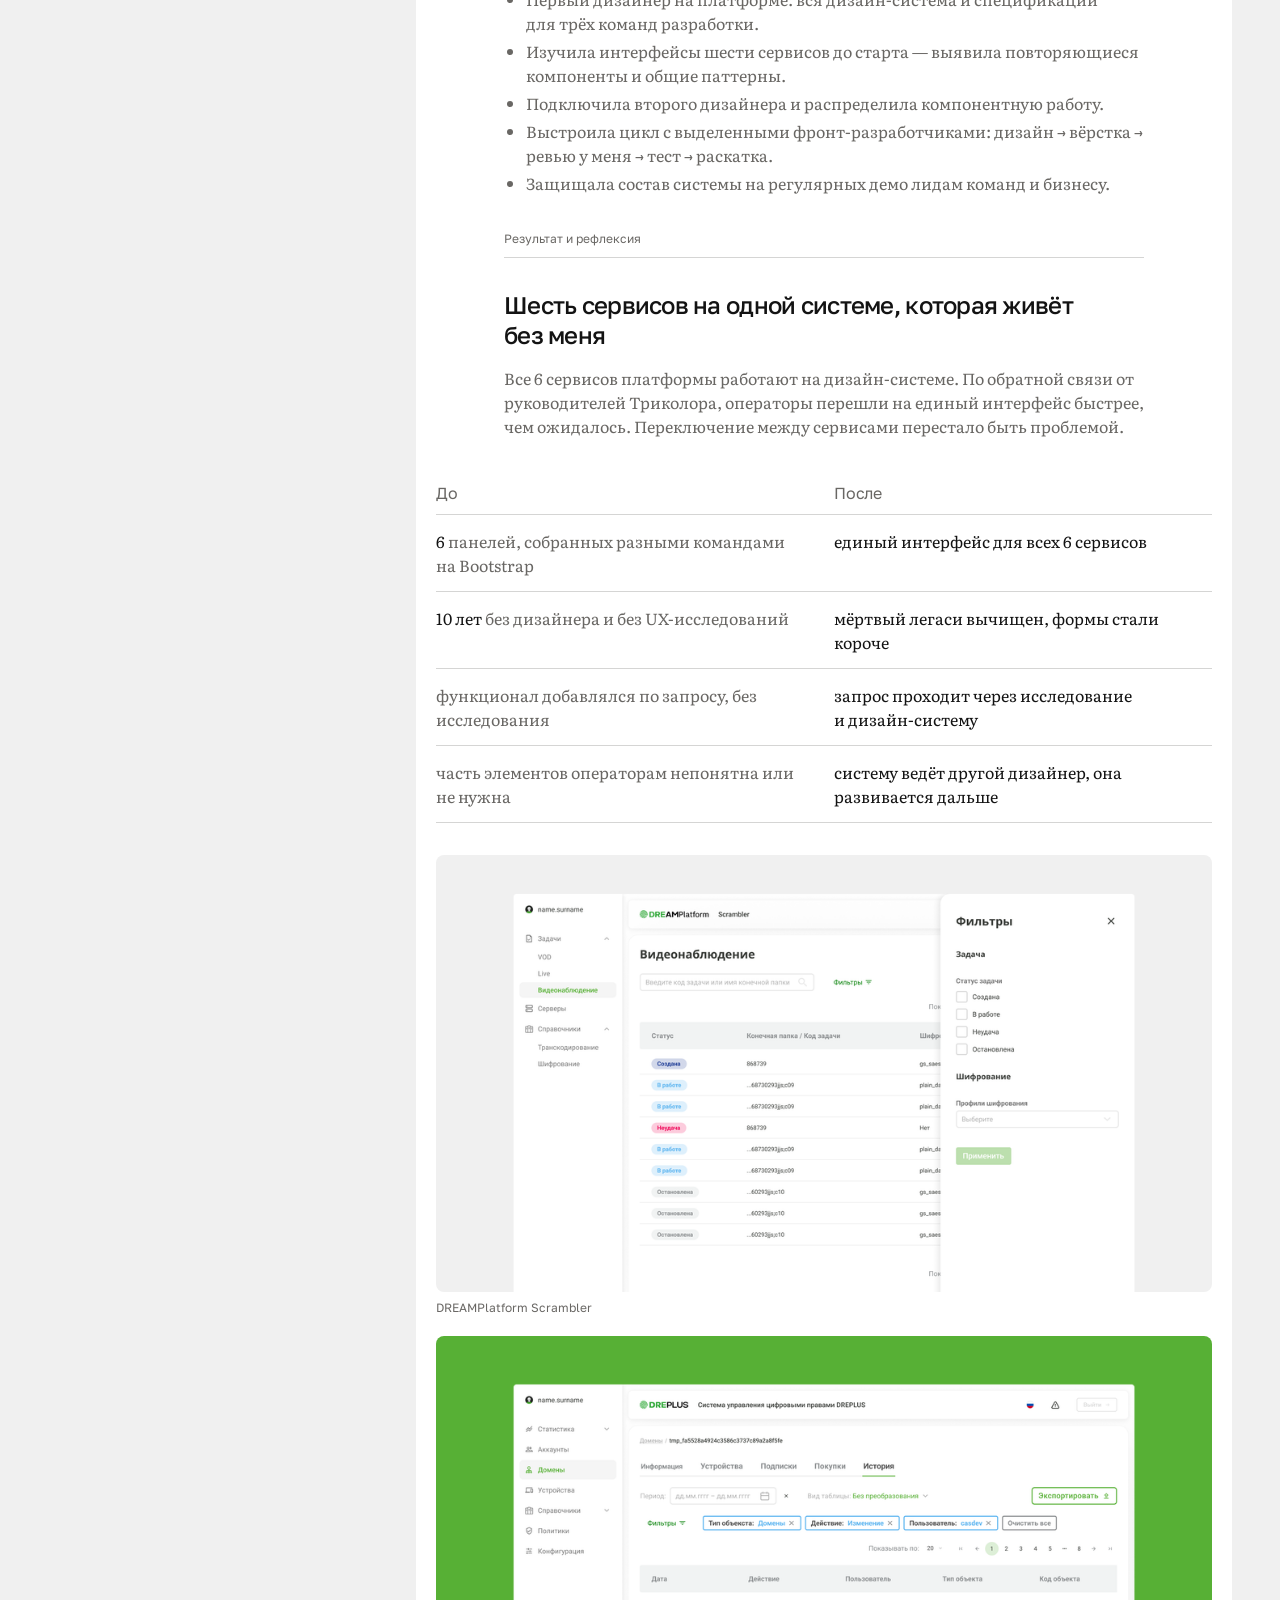
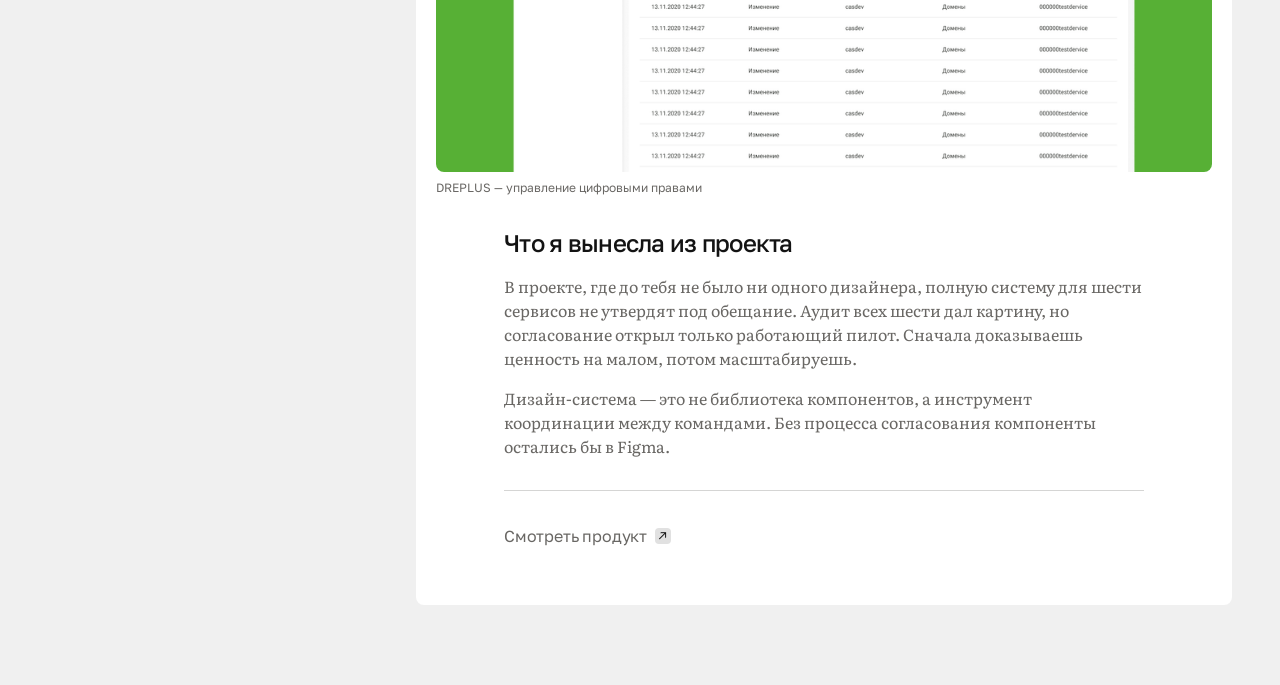
==== commit f7617d3c: "Английская версия сайта (/en/): главная и 4 кейса, переключатель Eng/Рус, англ. og-тексты и схемы, а" ====
--- a/design-system.html
+++ b/design-system.html
@@ -8,6 +8,9 @@
 <title>Дизайн-система DREAMPlatform — Екатерина Задорожная</title>
 <meta name="description" content="Кейс «Дизайн-система DREAMPlatform»: первая в платформе цифрового ТВ дизайн-система для шести сервисов. Senior Product Designer: чистка десятилетнего легаси, процесс согласования, 40+ компонентов с документацией.">
 <link rel="canonical" href="https://codedesign.ru/design-system">
+<link rel="alternate" hreflang="ru" href="https://codedesign.ru/design-system">
+<link rel="alternate" hreflang="en" href="https://codedesign.ru/en/design-system">
+<link rel="alternate" hreflang="x-default" href="https://codedesign.ru/design-system">
 
 <meta property="og:type"         content="article">
 <meta property="og:url"          content="https://codedesign.ru/design-system">
@@ -345,6 +348,16 @@
 .prefs__theme:focus-visible{ outline: 2px solid var(--text-primary); outline-offset: 3px; border-radius: var(--radius-4); }
 .prefs__theme svg{ width: 12px; height: 12px; flex: none; transition: transform .18s ease-out; }
 :root[data-theme="dark"] .prefs__theme svg{ transform: rotate(180deg); }
+/* ЯЗЫК — «Eng» / «Рус» слева от темы, одной группой (.prefs). Ссылка на ту же страницу
+   другой версии (/en/…). Начертание как у ссылок контактов. */
+.prefs{ display: flex; align-items: center; gap: 20px; }
+.prefs__lang{
+  display: inline-flex; align-items: center; min-height: 26px;
+  font-size: 14px; line-height: 16px; letter-spacing: -.012em;
+  color: var(--text-primary); text-decoration: none; transition: color .18s ease-out;
+}
+.prefs__lang:hover{ color: var(--text-secondary); }
+.prefs__lang:focus-visible{ outline: 2px solid var(--text-primary); outline-offset: 3px; border-radius: var(--radius-4); }
 .hire{ display: grid; gap: 8px; }
 .hire__links{ display: grid; gap: 2px; }
 .hire__links a{
@@ -502,6 +515,10 @@
                  justify-content: center; border-radius: var(--radius-4);
                  background: var(--bg-placeholder); color: var(--text-primary); }
   .prefs__theme svg{ width: 14px; height: 14px; }
+  /* язык — плашка той же высоты, слева от переключателя темы */
+  .prefs{ gap: 8px; }
+  .prefs__lang{ height: 32px; min-height: 32px; padding: 0 12px; justify-content: center;
+                border-radius: var(--radius-4); background: var(--bg-placeholder); }
 }
 
 /* ШАПКА И МЕНЮ ТЕЛЕФОНА — 800 и ниже (макеты iPhone 17, 2026-10-23).
@@ -579,6 +596,7 @@
   .rail{ padding-inline: 16px; }
   /* метрики сеткой 2×2: три во flex-wrap ложились «две и одна» (ТЗ адаптив) */
   .metrics{ display: grid; grid-template-columns: repeat(2, minmax(0,1fr)); gap: 14px 20px; }
+  .metrics dt{ white-space: normal; }   /* английские значения («#1 in the UAE») длиннее русских и в колонке 2×2 на 320 не помещались */
   /* Кегль метрики здесь не трогается: в ленте он изначально 24,
      а в кейсе спустился до 24 ещё на пороге 768. Правило, которое
      стояло на этом месте, ничего не меняло — осталось от прежней
@@ -1277,7 +1295,7 @@
 <header class="mbar">
   <a class="mbar__ava" href="/" aria-label="На главную"><img src="/img/avatar-120.jpg" width="40" height="40" alt=""></a>
   <div class="mbar__btns">
-    <a class="mbar__btn mbar__cv" href="https://codedesign.ru/CV.pdf" target="_blank" rel="noopener" aria-label="Резюме, PDF">CV</a>
+    <a class="mbar__btn mbar__cv" href="https://codedesign.ru/%D0%97%D0%B0%D0%B4%D0%BE%D1%80%D0%BE%D0%B6%D0%BD%D0%B0%D1%8F_%D0%95%D0%BA%D0%B0%D1%82%D0%B5%D1%80%D0%B8%D0%BD%D0%B0_Product_Designer.pdf" target="_blank" rel="noopener" aria-label="Резюме, PDF">CV</a>
     <button class="mbar__btn mbar__menu" type="button" aria-expanded="false" aria-controls="menu" aria-label="Меню">
       <svg class="i-open" viewBox="0 0 16 16" aria-hidden="true" fill="none" stroke="currentColor" stroke-width="1.5"><path d="M2 4h12M2 8h12M2 12h12"/></svg>
       <svg class="i-close" viewBox="0 0 16 16" aria-hidden="true" fill="none" stroke="currentColor" stroke-width="1.5"><path d="M4 2v12M8 2v12M12 2v12"/></svg>
@@ -1312,12 +1330,13 @@
     </div>
     <div class="menu__foot">
       <div class="act">
-        <a class="act__cv" href="https://codedesign.ru/CV.pdf" target="_blank" rel="noopener">Резюме — PDF</a>
+        <a class="act__cv" href="https://codedesign.ru/%D0%97%D0%B0%D0%B4%D0%BE%D1%80%D0%BE%D0%B6%D0%BD%D0%B0%D1%8F_%D0%95%D0%BA%D0%B0%D1%82%D0%B5%D1%80%D0%B8%D0%BD%D0%B0_Product_Designer.pdf" target="_blank" rel="noopener">Резюме — PDF</a>
       </div>
       <div class="hire">
         <div class="hire__links">
           <a href="https://t.me/zador_ka" target="_blank" rel="noopener">Telegram</a>
           <a href="https://www.linkedin.com/in/zadorozhnayaekaterina/" target="_blank" rel="noopener">Linkedin</a>
+          <a href="/en/design-system" hreflang="en" lang="en" aria-label="English version">Eng</a>
         </div>
       </div>
       </div>
@@ -1359,7 +1378,7 @@
          Подпись «Linkedin» — как на макете 2026-10-12. -->
     <div class="rail__foot">
       <div class="act">
-        <a class="act__cv" href="https://codedesign.ru/CV.pdf" target="_blank" rel="noopener">Резюме — PDF</a>
+        <a class="act__cv" href="https://codedesign.ru/%D0%97%D0%B0%D0%B4%D0%BE%D1%80%D0%BE%D0%B6%D0%BD%D0%B0%D1%8F_%D0%95%D0%BA%D0%B0%D1%82%D0%B5%D1%80%D0%B8%D0%BD%D0%B0_Product_Designer.pdf" target="_blank" rel="noopener">Резюме — PDF</a>
       </div>
       <div class="hire">
         <div class="hire__links">
@@ -1367,9 +1386,12 @@
           <a href="https://www.linkedin.com/in/zadorozhnayaekaterina/" target="_blank" rel="noopener">Linkedin</a>
         </div>
       </div>
-      <button class="prefs__theme" type="button" aria-pressed="false" aria-label="Тёмная тема">
+      <div class="prefs">
+        <a class="prefs__lang" href="/en/design-system" hreflang="en" lang="en" aria-label="English version">Eng</a>
+        <button class="prefs__theme" type="button" aria-pressed="false" aria-label="Тёмная тема">
         <svg viewBox="0 0 12 12" aria-hidden="true"><circle cx="6" cy="6" r="5.25" fill="none" stroke="currentColor" stroke-width="1.5"/><path d="M6 .75a5.25 5.25 0 0 1 0 10.5z" fill="currentColor"/></svg>
-      </button>
+        </button>
+      </div>
     </div>
     <script>
     (function(){
@@ -1626,7 +1648,7 @@
       <div class="foot__row">
         <a href="https://t.me/zador_ka" target="_blank" rel="noopener">Telegram</a>
         <a href="https://www.linkedin.com/in/zadorozhnayaekaterina/" target="_blank" rel="noopener">Linkedin</a>
-        <a class="muted" href="https://codedesign.ru/CV.pdf" target="_blank" rel="noopener">Резюме — PDF</a>
+        <a class="muted" href="https://codedesign.ru/%D0%97%D0%B0%D0%B4%D0%BE%D1%80%D0%BE%D0%B6%D0%BD%D0%B0%D1%8F_%D0%95%D0%BA%D0%B0%D1%82%D0%B5%D1%80%D0%B8%D0%BD%D0%B0_Product_Designer.pdf" target="_blank" rel="noopener">Резюме — PDF</a>
       </div>
     </div>
 
